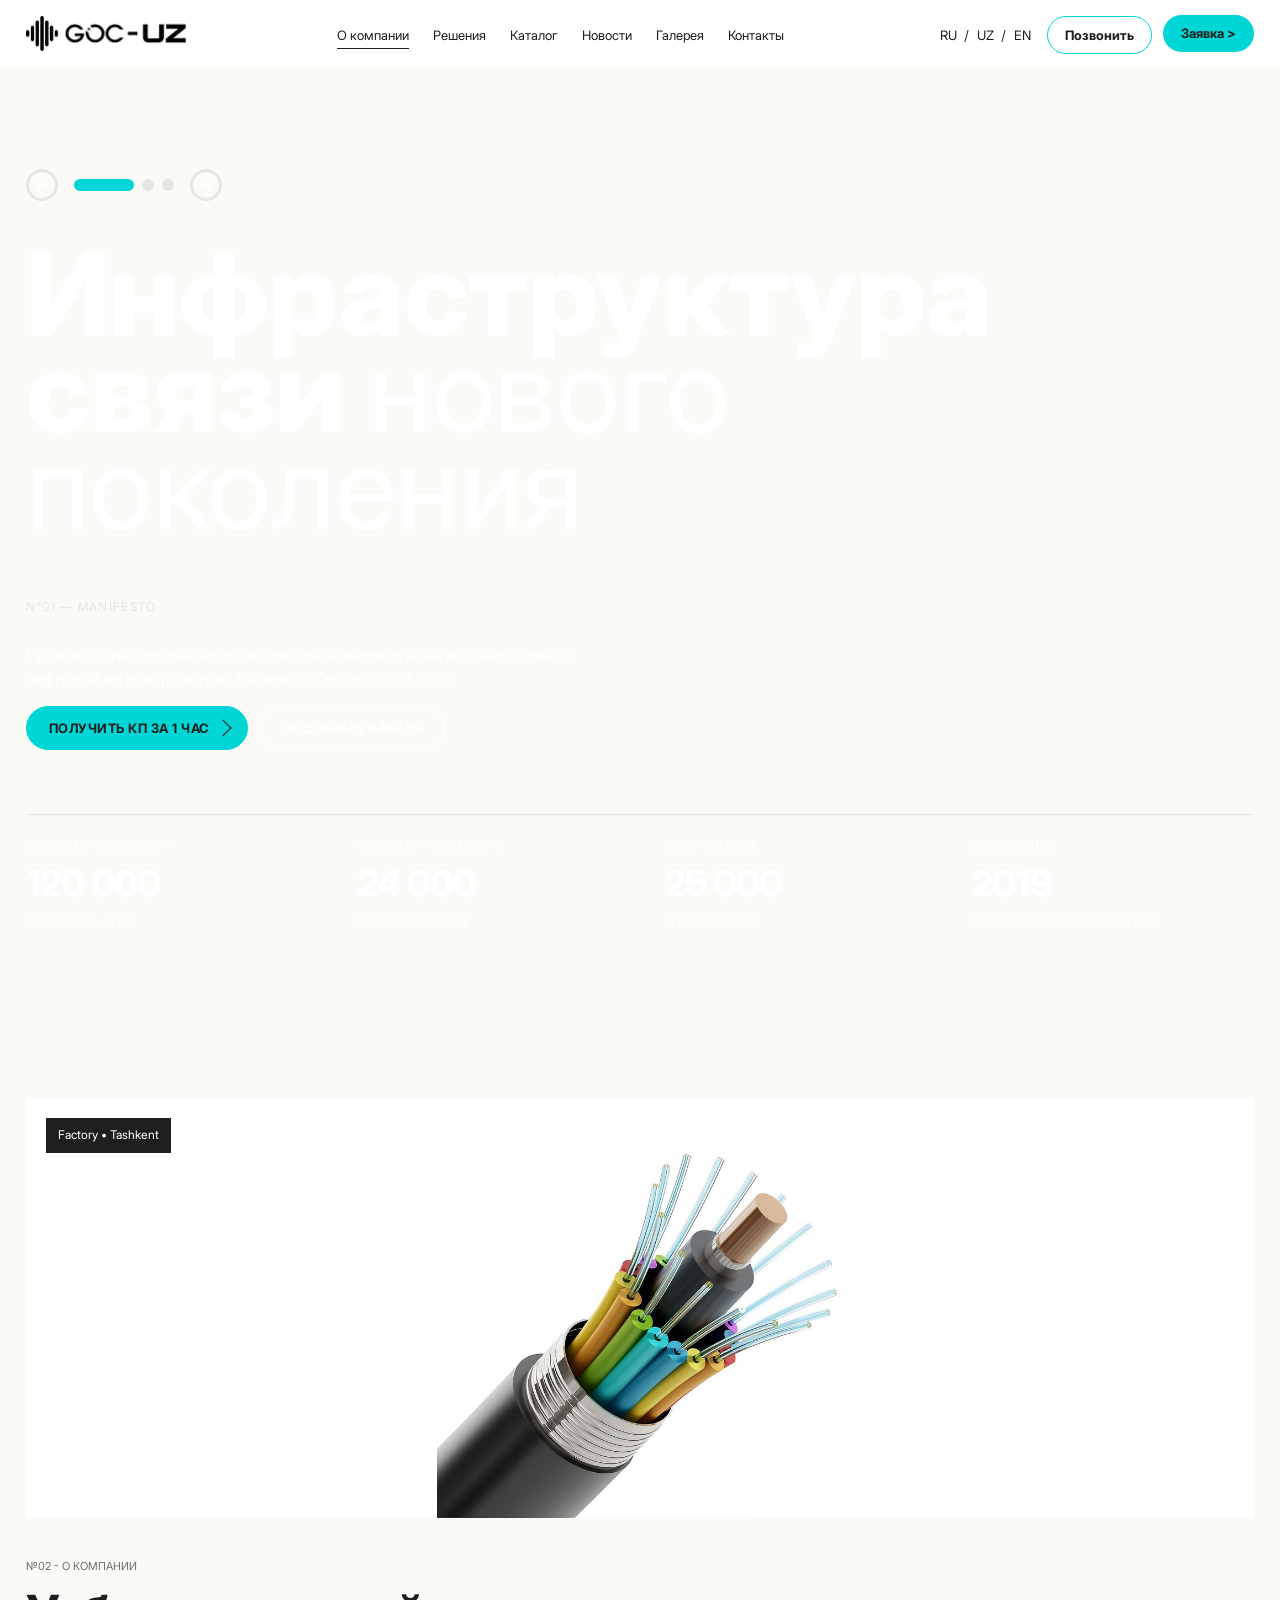
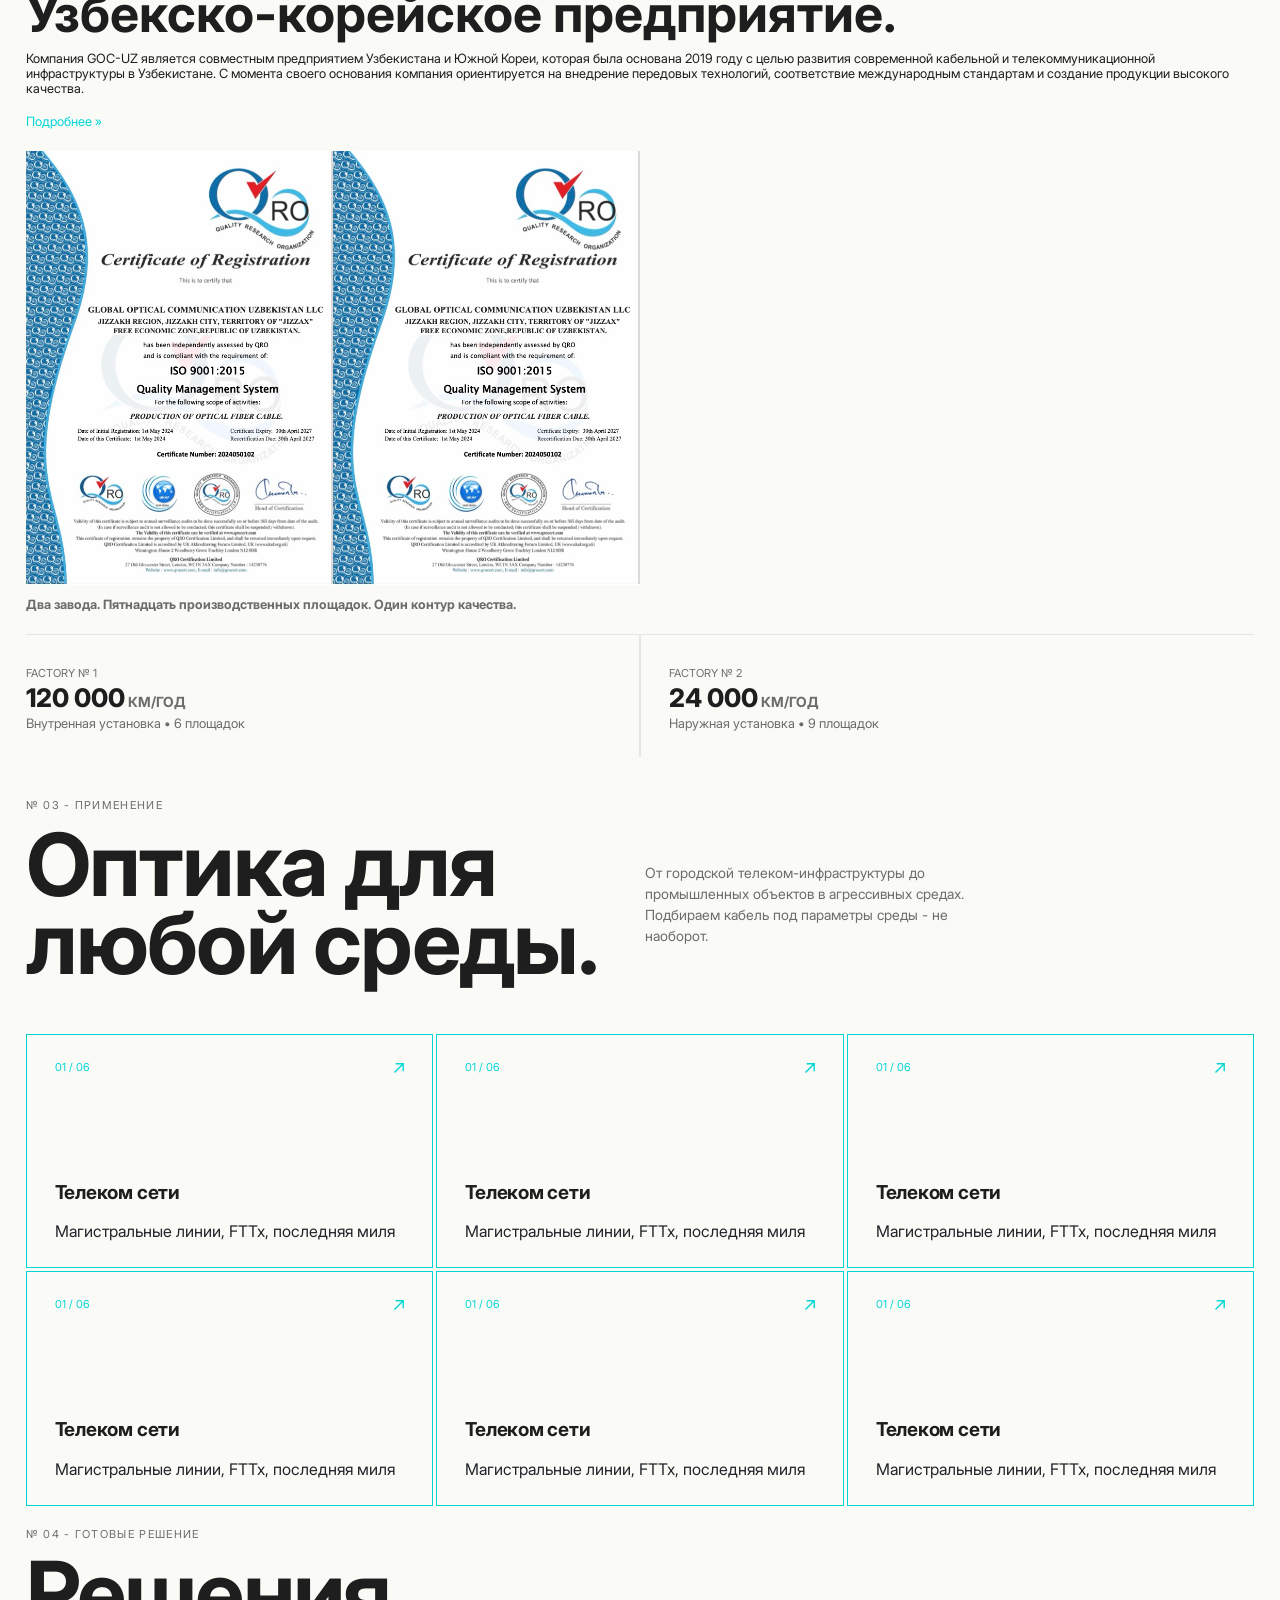
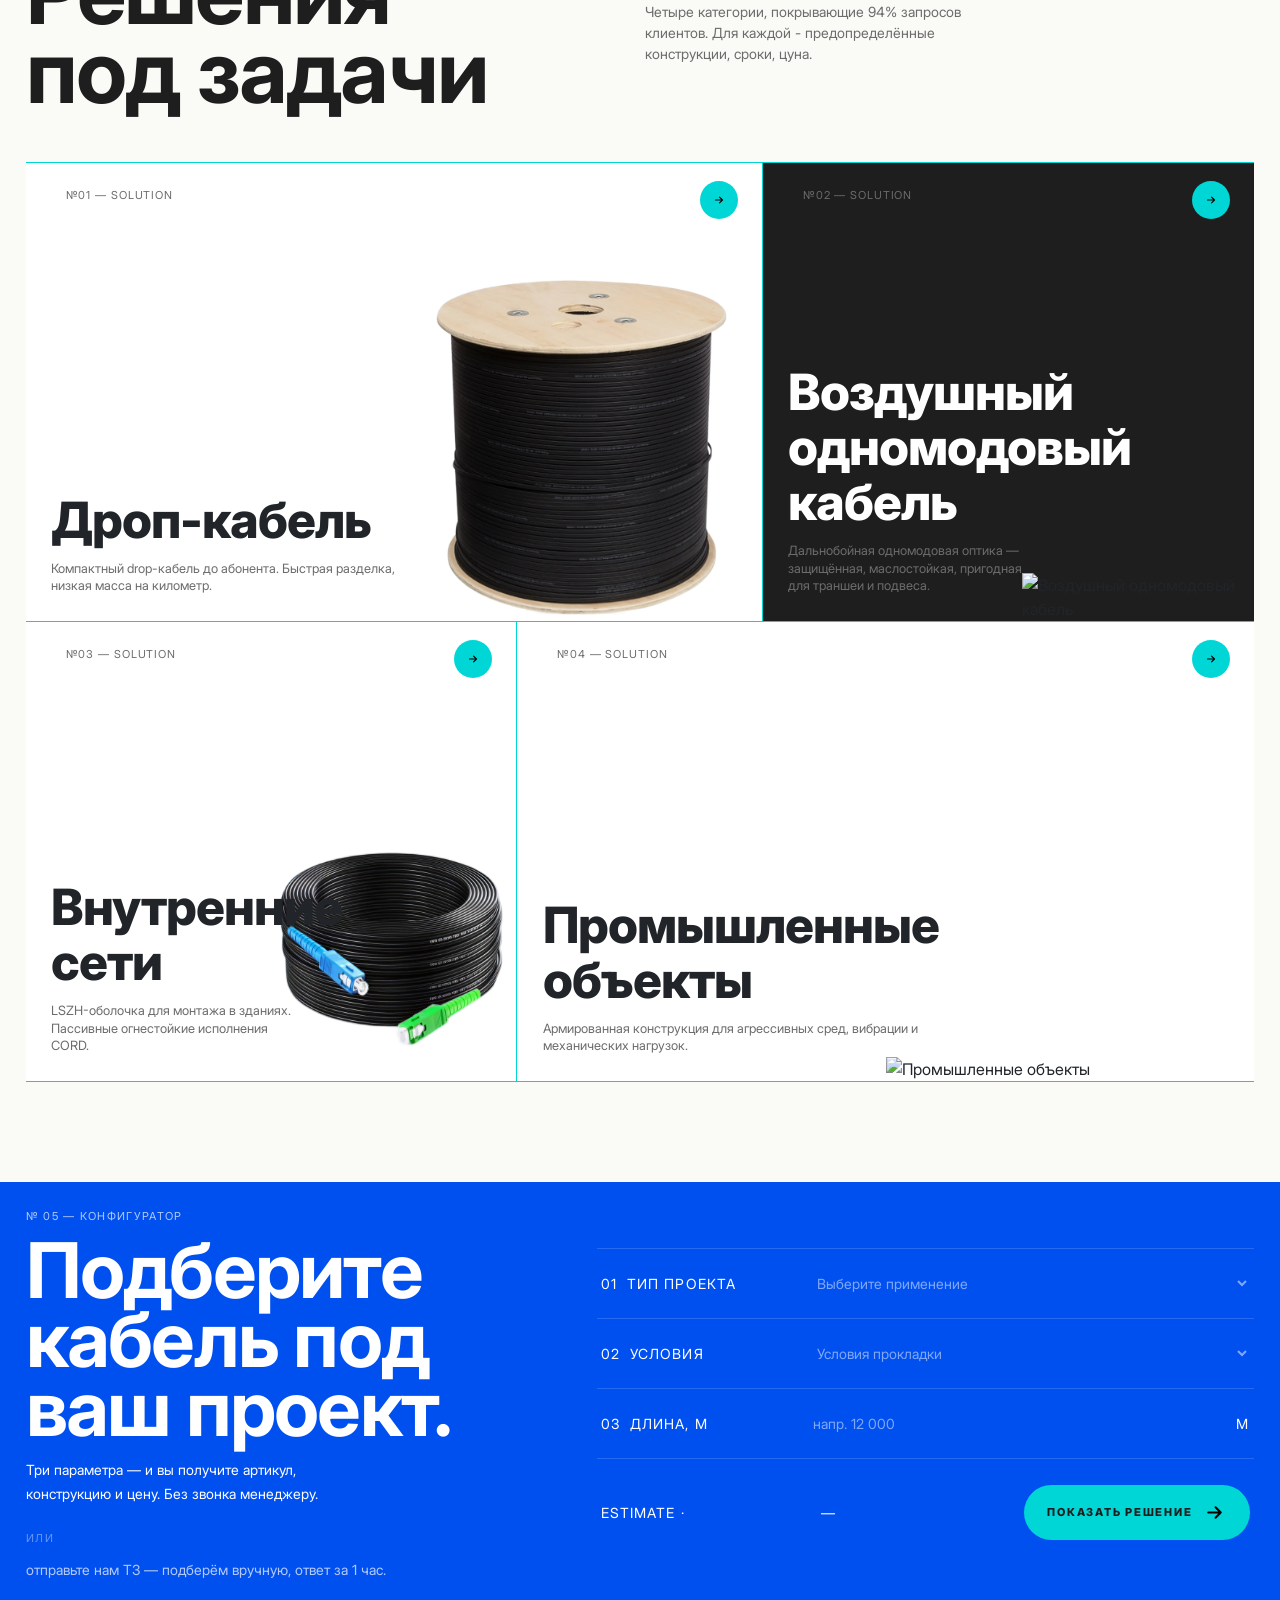
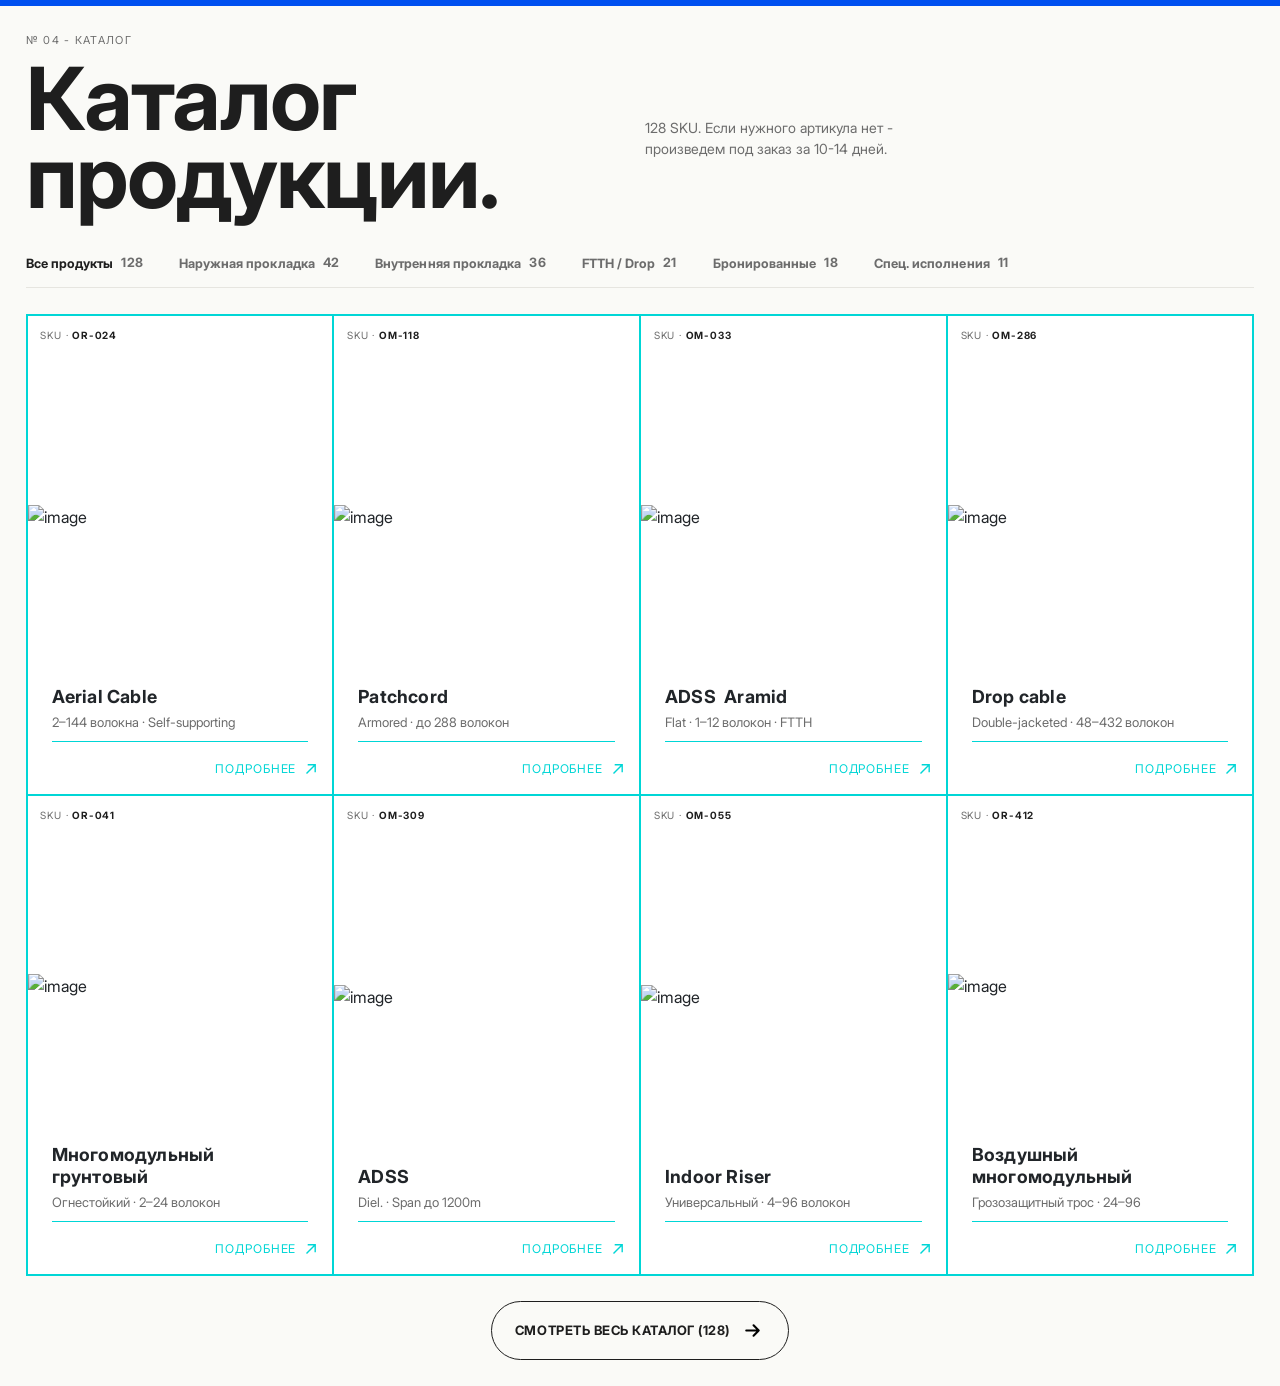
==== index.html @ 7f2a26dd "catalog section finished with responsive" ====
<!doctype html>
<html lang="en">
  <head>
    <meta charset="UTF-8" />
    <meta name="viewport" content="width=device-width, initial-scale=1.0" />
    <title>GOC</title>
    <link rel="stylesheet" href="/assets/css/bootstrap.css" />
    <link rel="stylesheet" href="/assets/css/main.css" />
    <link rel="stylesheet" href="/assets/css/responsive.css" />
  </head>
  <body>
    <!-- HEADER -->
    <header>
      <div class="container">
        <div class="header-wrapper">
          <div class="header-left">
            <div class="logo-wrapper">
              <a href="/index.html">
                <img src="/assets/images/logo.png" alt="logo" />
              </a>
            </div>
          </div>

          <div class="nav-link-wrapper">
            <ul>
              <li><a href="#" class="active">О компании</a></li>
              <li><a href="#">Решения</a></li>
              <li><a href="#">Каталог</a></li>
              <li><a href="#">Новости</a></li>
              <li><a href="#">Галерея</a></li>
              <li><a href="#">Контакты</a></li>
            </ul>
          </div>

          <div class="header-right">
            <div class="language-wrapper">
              <ul>
                <li><a href="#">RU</a></li>
                <li><a href="#">UZ</a></li>
                <li><a href="#">EN</a></li>
              </ul>
            </div>
            <div class="call-wrapper">
              <a href="tel:+998900000000">Позвонить</a>
            </div>
            <div class="request-wrapper">
              <button class="btn btn-main">Заявка ></button>
            </div>
          </div>

          <button class="burger-btn" aria-label="Открыть меню">
            <span></span>
            <span></span>
            <span></span>
          </button>
        </div>
      </div>
    </header>

    <main>
      <!-- SLIDER -->
      <section class="slider" id="slider" aria-label="Слайдер — главный экран">
        <!-- Единый nav поверх всех слайдов -->
        <div class="container">
          <nav class="slider-nav" aria-label="Навигация слайдера">
            <button class="nav-arrow" id="prev" aria-label="Предыдущий слайд">
              <img src="/assets/images/home/arrow-left.svg" alt="" />
            </button>
            <div class="nav-dots" id="dots" role="tablist" aria-label="Слайды">
              <button
                class="nav-dot active"
                role="tab"
                aria-selected="true"
                aria-label="Слайд 1"
                data-index="0"
              ></button>
              <button
                class="nav-dot"
                role="tab"
                aria-selected="false"
                aria-label="Слайд 2"
                data-index="1"
              ></button>
              <button
                class="nav-dot"
                role="tab"
                aria-selected="false"
                aria-label="Слайд 3"
                data-index="2"
              ></button>
            </div>
            <button class="nav-arrow" id="next" aria-label="Следующий слайд">
              <img src="/assets/images/home/arrow-right.svg" alt="" />
            </button>
          </nav>
        </div>

        <!-- Slide 1 -->
        <div
          class="slide active"
          data-theme="dark"
          role="group"
          aria-label="Слайд 1 из 3"
        >
          <div class="slide__video-wrap">
            <video autoplay muted loop playsinline>
              <source src="/assets/slide-8.mp4" type="video/mp4" />
            </video>
          </div>
          <div class="container">
            <div class="slide__content">
              <div class="headline">
                <h1>Инфраструктура связи <span>нового поколения</span></h1>
              </div>
              <div class="description">
                <p class="eyebrow">N°01 — Manifesto</p>
                <p class="body-text">
                  Производство оптического кабеля для телекоммуникаций,
                  энергетики и цифровой инфраструктуры. Ташкент • Сеул • с 2019
                  года.
                </p>
                <div class="cta-row">
                  <a href="#" class="btn btn--primary">
                    Получить КП за 1 час
                    <span class="btn-arrow" aria-hidden="true"></span>
                  </a>
                  <a href="#" class="btn btn--outline">Подобрать кабель</a>
                </div>
              </div>
            </div>
          </div>
          <div class="container">
            <div class="stats-bar" aria-label="Ключевые показатели">
              <div class="stat">
                <p class="stat__label">Capacity · Factory 1</p>
                <p class="stat__value">120 000</p>
                <p class="stat__unit">км кабеля / год</p>
              </div>
              <div class="stat">
                <p class="stat__label">Capacity · Factory 2</p>
                <p class="stat__value">24 000</p>
                <p class="stat__unit">км кабеля / год</p>
              </div>
              <div class="stat">
                <p class="stat__label">CORD Output</p>
                <p class="stat__value">25 000</p>
                <p class="stat__unit">штук / месяц</p>
              </div>
              <div class="stat">
                <p class="stat__label">Established</p>
                <p class="stat__value">2019</p>
                <p class="stat__unit">совместное предприятие</p>
              </div>
            </div>
          </div>
        </div>

        <!-- Slide 2 -->
        <div
          class="slide"
          data-theme="light"
          role="group"
          aria-label="Слайд 2 из 3"
        >
          <div class="slide__video-wrap">
            <video autoplay muted loop playsinline>
              <source src="/assets/slide-7.mp4" type="video/mp4" />
            </video>
          </div>
          <div class="container">
            <div class="slide__content">
              <div class="headline">
                <h1>Инфраструктура связи <span>нового поколения</span></h1>
              </div>
              <div class="description">
                <p class="eyebrow">N°02 — Technology</p>
                <p class="body-text">
                  Производство оптического кабеля для телекоммуникаций,
                  энергетики и цифровой инфраструктуры. Ташкент • Сеул • с 2019
                  года.
                </p>
                <div class="cta-row">
                  <a href="#" class="btn btn--primary">
                    Узнать подробнее
                    <span class="btn-arrow" aria-hidden="true"></span>
                  </a>
                  <a href="#" class="btn btn--outline">Наши решения</a>
                </div>
              </div>
            </div>
          </div>
          <div class="container">
            <div class="stats-bar">
              <div class="stat">
                <p class="stat__label">Стран-партнёров</p>
                <p class="stat__value">18</p>
                <p class="stat__unit">по всему миру</p>
              </div>
              <div class="stat">
                <p class="stat__label">Проектов в год</p>
                <p class="stat__value">340+</p>
                <p class="stat__unit">реализовано</p>
              </div>
              <div class="stat">
                <p class="stat__label">Сотрудников</p>
                <p class="stat__value">1 200</p>
                <p class="stat__unit">специалистов</p>
              </div>
              <div class="stat">
                <p class="stat__label">Сертификаты</p>
                <p class="stat__value">ISO</p>
                <p class="stat__unit">9001 / 14001</p>
              </div>
            </div>
          </div>
        </div>

        <!-- Slide 3 -->
        <div
          class="slide"
          data-theme="dark"
          role="group"
          aria-label="Слайд 3 из 3"
        >
          <div class="slide__video-wrap">
            <video autoplay muted loop playsinline>
              <source src="/assets/slide-5.mp4" type="video/mp4" />
            </video>
          </div>
          <div class="container">
            <div class="slide__content">
              <div class="headline">
                <h1>Инфраструктура связи <span>нового поколения</span></h1>
              </div>
              <div class="description">
                <p class="eyebrow">N°03 — Reliability</p>
                <p class="body-text">
                  Производство оптического кабеля для телекоммуникаций,
                  энергетики и цифровой инфраструктуры. Ташкент • Сеул • с 2019
                  года.
                </p>
                <div class="cta-row">
                  <a href="#" class="btn btn--primary">
                    Запросить образец
                    <span class="btn-arrow" aria-hidden="true"></span>
                  </a>
                  <a href="#" class="btn btn--outline">Технические данные</a>
                </div>
              </div>
            </div>
          </div>
          <div class="container">
            <div class="stats-bar">
              <div class="stat">
                <p class="stat__label">Срок службы</p>
                <p class="stat__value">25+</p>
                <p class="stat__unit">лет гарантии</p>
              </div>
              <div class="stat">
                <p class="stat__label">Полоса пропускания</p>
                <p class="stat__value">400G</p>
                <p class="stat__unit">макс. скорость</p>
              </div>
              <div class="stat">
                <p class="stat__label">Температура</p>
                <p class="stat__value">−60°C</p>
                <p class="stat__unit">до +85°C</p>
              </div>
              <div class="stat">
                <p class="stat__label">Стандарты</p>
                <p class="stat__value">ITU-T</p>
                <p class="stat__unit">G.652 / G.657</p>
              </div>
            </div>
          </div>
        </div>
      </section>

      <!-- ABOUT -->
      <section>
        <div class="container">
          <div class="about-wrapper">
            <div class="about-left">
              <p>Factory • Tashkent</p>
              <img src="/assets/images/home/banner-left.png" alt="image" />
            </div>

            <div class="about-right">
              <div class="about-right-top">
                <span>№02 - О компании</span>
                <h1>Узбекско-корейское предприятие.</h1>
                <p>
                  Компания GOC-UZ является совместным предприятием Узбекистана и
                  Южной Кореи, которая была основана 2019 году с целью развития
                  современной кабельной и телекоммуникационной инфраструктуры в
                  Узбекистане. С момента своего основания компания ориентируется
                  на внедрение передовых технологий, соответствие международным
                  стандартам и создание продукции высокого качества.
                </p>
                <a href="#">Подробнее »</a>
              </div>

              <div class="about-right-center">
                <div class="about-sertificate-wrapper">
                  <img src="/assets/images/home/sertificate.jpg" alt="images" />
                  <img src="/assets/images/home/sertificate.jpg" alt="images" />
                </div>
                <p>
                  Два завода. Пятнадцать производственных площадок. Один контур
                  качества.
                </p>
              </div>

              <div class="about-right-bottom">
                <div class="factory-wrapper">
                  <div class="factory-item">
                    <span>Factory № 1</span>
                    <h6>120 000<span> км/год</span></h6>
                    <p>Внутренная установка • 6 площадок</p>
                  </div>
                  <div class="factory-item">
                    <span>Factory № 2</span>
                    <h6>24 000<span> км/год</span></h6>
                    <p>Наружная установка • 9 площадок</p>
                  </div>
                </div>
              </div>
            </div>
          </div>
        </div>
      </section>

      <!-- Application -->
      <section>
        <div class="container">
          <div class="application-wrapper">
            <div class="layout-section">
              <p class="section-enter-header">№ 03 - Применение</p>

              <div class="section-enter-description">
                <div class="section-enter-left">
                  <h1>Оптика для любой среды.</h1>
                </div>

                <div class="section-enter-right">
                  <p>
                    От городской телеком-инфраструктуры до промышленных объектов
                    в агрессивных средах. Подбираем кабель под параметры среды -
                    не наоборот.
                  </p>
                </div>
              </div>
            </div>

            <div class="application-left-wrapper">
              <div class="items">
                <div class="item-header">
                  <a href="#"
                    >01 / 06
                    <span>
                      <img
                        src="/assets/images/home/arrow-top.svg"
                        alt="image"
                      />
                    </span>
                  </a>
                </div>

                <div class="item-body">
                  <h2>Телеком сети</h2>
                  <p>Магистральные линии, FTTx, последняя миля</p>
                </div>
              </div>

              <div class="items">
                <div class="item-header">
                  <a href="#"
                    >01 / 06
                    <span>
                      <img
                        src="/assets/images/home/arrow-top.svg"
                        alt="image"
                      />
                    </span>
                  </a>
                </div>

                <div class="item-body">
                  <h2>Телеком сети</h2>
                  <p>Магистральные линии, FTTx, последняя миля</p>
                </div>
              </div>

              <div class="items">
                <div class="item-header">
                  <a href="#"
                    >01 / 06
                    <span>
                      <img
                        src="/assets/images/home/arrow-top.svg"
                        alt="image"
                      />
                    </span>
                  </a>
                </div>

                <div class="item-body">
                  <h2>Телеком сети</h2>
                  <p>Магистральные линии, FTTx, последняя миля</p>
                </div>
              </div>

              <div class="items">
                <div class="item-header">
                  <a href="#"
                    >01 / 06
                    <span>
                      <img
                        src="/assets/images/home/arrow-top.svg"
                        alt="image"
                      />
                    </span>
                  </a>
                </div>

                <div class="item-body">
                  <h2>Телеком сети</h2>
                  <p>Магистральные линии, FTTx, последняя миля</p>
                </div>
              </div>

              <div class="items">
                <div class="item-header">
                  <a href="#"
                    >01 / 06
                    <span>
                      <img
                        src="/assets/images/home/arrow-top.svg"
                        alt="image"
                      />
                    </span>
                  </a>
                </div>

                <div class="item-body">
                  <h2>Телеком сети</h2>
                  <p>Магистральные линии, FTTx, последняя миля</p>
                </div>
              </div>

              <div class="items">
                <div class="item-header">
                  <a href="#"
                    >01 / 06
                    <span>
                      <img
                        src="/assets/images/home/arrow-top.svg"
                        alt="image"
                      />
                    </span>
                  </a>
                </div>

                <div class="item-body">
                  <h2>Телеком сети</h2>
                  <p>Магистральные линии, FTTx, последняя миля</p>
                </div>
              </div>
            </div>
          </div>
        </div>
      </section>

      <!-- Solutuin -->
      <section>
        <div class="container">
          <div class="application-wrapper">
            <div class="layout-section">
              <p class="section-enter-header">№ 04 - Готовые решение</p>
              <div class="section-enter-description">
                <div class="section-enter-left">
                  <h1>
                    Решения <br />
                    под задачи
                  </h1>
                </div>

                <div class="section-enter-right">
                  <p>
                    Четыре категории, покрывающие 94% запросов клиентов. Для
                    каждой - предопределённые конструкции, сроки, цуна.
                  </p>
                </div>
              </div>
            </div>

            <div class="solutions">
              <!-- 01 Drop Cable — light -->
              <div class="cell cell--light">
                <span class="cell__label">№01 — Solution</span>
                <button class="cell__arrow" aria-label="Подробнее">
                  <img src="/assets/images/home/arrow-right.svg" alt="image" />
                </button>
                <img
                  class="cell__img"
                  src="/assets/images/home/solution-1.png"
                  alt="Дроп-кабель"
                />
                <div class="cell__text">
                  <h2 class="cell__title">Дроп-кабель</h2>
                  <p class="cell__desc">
                    Компактный drop-кабель до абонента. Быстрая разделка, низкая
                    масса на километр.
                  </p>
                </div>
              </div>

              <!-- 02 Aerial single-mode — dark -->
              <div class="cell cell--dark">
                <span class="cell__label">№02 — Solution</span>
                <button class="cell__arrow" aria-label="Подробнее">
                  <img src="/assets/images/home/arrow-right.svg" alt="image" />
                </button>
                <img
                  class="cell__img"
                  src="/assets/images/home/solution-2.png"
                  alt="Воздушный одномодовый кабель"
                />
                <div class="cell__text">
                  <h2 class="cell__title">Воздушный одномодовый кабель</h2>
                  <p class="cell__desc">
                    Дальнобойная одномодовая оптика — защищённая, маслостойкая,
                    пригодная для траншеи и подвеса.
                  </p>
                </div>
              </div>

              <!-- 03 Indoor networks — light -->
              <div class="cell cell--light">
                <span class="cell__label">№03 — Solution</span>
                <button class="cell__arrow" aria-label="Подробнее">
                  <img src="/assets/images/home/arrow-right.svg" alt="image" />
                </button>
                <img
                  class="cell__img"
                  src="/assets/images/home/solution-3.png"
                  alt="Внутренние сети"
                />
                <div class="cell__text">
                  <h2 class="cell__title">Внутренние сети</h2>
                  <p class="cell__desc">
                    LSZH-оболочка для монтажа в зданиях. Пассивные огнестойкие
                    исполнения CORD.
                  </p>
                </div>
              </div>

              <!-- 04 Industrial — light -->
              <div class="cell cell--light">
                <span class="cell__label">№04 — Solution</span>
                <button class="cell__arrow" aria-label="Подробнее">
                  <img src="/assets/images/home/arrow-right.svg" alt="image" />
                </button>
                <img
                  class="cell__img"
                  src="/assets/images/home/solution-4.png"
                  alt="Промышленные объекты"
                />
                <div class="cell__text">
                  <h2 class="cell__title">Промышленные объекты</h2>
                  <p class="cell__desc">
                    Армированная конструкция для агрессивных сред, вибрации и
                    механических нагрузок.
                  </p>
                </div>
              </div>
            </div>
          </div>
        </div>
      </section>

      <!-- Configuration -->
      <section>
        <div class="configurator-wrapper">
          <div class="container">
            <div class="configurator">
              <!-- LEFT -->
              <div class="left">
                <p class="eyebrow">№ 05 — Конфигуратор</p>
                <h1 class="headline">Подберите кабель под ваш проект.</h1>
                <p class="subtitle">
                  Три параметра — и вы получите артикул, конструкцию и цену. Без
                  звонка менеджеру.
                </p>
                <p class="divider-label">или</p>
                <p class="tz-link">
                  отправьте нам ТЗ — подберём вручную, ответ за 1 час.
                </p>
              </div>

              <!-- RIGHT -->
              <div class="right">
                <div class="form-rows">
                  <!-- Row 01: Project type -->
                  <div class="form-row">
                    <label class="row-label" for="project-type">
                      <span class="row-num">01</span>
                      Тип проекта
                    </label>
                    <div class="row-select-wrap">
                      <select
                        class="row-select"
                        id="project-type"
                        onchange="onSelect(this)"
                      >
                        <option value="" disabled selected>
                          Выберите применение
                        </option>
                        <option value="energy">Энергоснабжение</option>
                        <option value="control">
                          Управление и сигнализация
                        </option>
                        <option value="data">Передача данных</option>
                        <option value="industrial">
                          Промышленная автоматизация
                        </option>
                        <option value="transport">
                          Транспортная инфраструктура
                        </option>
                        <option value="construction">Строительство</option>
                      </select>
                    </div>
                  </div>

                  <!-- Row 02: Conditions -->
                  <div class="form-row">
                    <label class="row-label" for="conditions">
                      <span class="row-num">02</span>
                      Условия
                    </label>
                    <div class="row-select-wrap">
                      <select
                        class="row-select"
                        id="conditions"
                        onchange="onSelect(this)"
                      >
                        <option value="" disabled selected>
                          Условия прокладки
                        </option>
                        <option value="ground">В земле</option>
                        <option value="air">
                          В воздухе (открытая прокладка)
                        </option>
                        <option value="pipe">В трубах и каналах</option>
                        <option value="water">Подводная прокладка</option>
                        <option value="explosive">Взрывоопасная зона</option>
                        <option value="corrosive">Агрессивная среда</option>
                        <option value="indoor">Внутри помещений</option>
                      </select>
                    </div>
                  </div>

                  <!-- Row 03: Length -->
                  <div class="form-row">
                    <label class="row-label" for="length">
                      <span class="row-num">03</span>
                      Длина, м
                    </label>
                    <input
                      class="row-input"
                      type="number"
                      id="length"
                      placeholder="напр. 12 000"
                      min="1"
                      oninput="onLengthInput(this)"
                    />
                    <span class="row-suffix">М</span>
                  </div>
                </div>

                <!-- Estimate + CTA -->
                <div class="estimate-row">
                  <div class="estimate-info">
                    <span class="estimate-label">Estimate&nbsp;·</span>
                    <span class="estimate-value" id="estimate-value">—</span>
                  </div>
                  <button class="btn-cta" onclick="showSolution()">
                    Показать решение
                    <img src="/assets/images/home/arrow-right.svg" alt="icon" />
                  </button>
                </div>
              </div>
            </div>
          </div>
        </div>
      </section>

      <!-- Toast -->
      <div class="toast" id="toast"></div>

      <!-- Tabs (catalog) -->
      <section>
        <div class="container">
          <div class="catalog-wrapper">
            <div class="layout-section">
              <p class="section-enter-header">№ 04 - Каталог</p>
              <div class="section-enter-description">
                <div class="section-enter-left">
                  <h1>
                    Каталог <br />
                    продукции.
                  </h1>
                </div>

                <div class="section-enter-right">
                  <p>
                    128 SKU. Если нужного артикула нет - произведем под заказ за
                    10-14 дней.
                  </p>
                </div>
              </div>
            </div>

            <div class="catalog-tabs-wrapper">
              <!-- ================= TABS (static) ================= -->
              <nav class="tabs" role="tablist" aria-label="Категории продуктов">
                <button
                  class="tab is-active"
                  role="tab"
                  aria-selected="true"
                  data-cat="all"
                >
                  Все продукты<span class="count">128</span>
                </button>
                <button
                  class="tab"
                  role="tab"
                  aria-selected="false"
                  data-cat="outdoor"
                >
                  Наружная прокладка<span class="count">42</span>
                </button>
                <button
                  class="tab"
                  role="tab"
                  aria-selected="false"
                  data-cat="indoor"
                >
                  Внутренняя прокладка<span class="count">36</span>
                </button>
                <button
                  class="tab"
                  role="tab"
                  aria-selected="false"
                  data-cat="ftth"
                >
                  FTTH / Drop<span class="count">21</span>
                </button>
                <button
                  class="tab"
                  role="tab"
                  aria-selected="false"
                  data-cat="armored"
                >
                  Бронированные<span class="count">18</span>
                </button>
                <button
                  class="tab"
                  role="tab"
                  aria-selected="false"
                  data-cat="special"
                >
                  Спец. исполнения<span class="count">11</span>
                </button>
              </nav>

              <!-- ================= GRID (static cards) ================= -->
              <div class="grid" id="grid">
                <!-- 1. Aerial Cable -->
                <article class="card" data-cats="outdoor special">
                  <div class="card__sku">
                    <p>SKU · <span>OR-024</span></p>
                  </div>
                  <div class="card__media">
                    <img
                      src="/assets/images/home/catalog/cat-1.png"
                      alt="image"
                    />
                  </div>
                  <div class="card__body">
                    <h3 class="card__title">Aerial Cable</h3>
                    <p class="card__meta">2–144 волокна · Self-supporting</p>
                  </div>
                  <div class="card__more">
                    <a class="card__link" href="#or-024"
                      >Подробнее
                      <img
                        src="/assets/images/home/arrow-top.svg"
                        alt="image"
                      />
                    </a>
                  </div>
                </article>

                <!-- 2. Patchcord -->
                <article class="card" data-cats="indoor">
                  <div class="card__sku">
                    <p>SKU · <span>OM-118</span></p>
                  </div>
                  <div class="card__media">
                    <img
                      src="/assets/images/home/catalog/cat-2.png"
                      alt="image"
                    />
                  </div>
                  <div class="card__body">
                    <h3 class="card__title">Patchcord</h3>
                    <p class="card__meta">Armored · до 288 волокон</p>
                  </div>
                  <div class="card__more">
                    <a class="card__link" href="#om-118"
                      >Подробнее
                      <img
                        src="/assets/images/home/arrow-top.svg"
                        alt="image"
                      />
                    </a>
                  </div>
                </article>

                <!-- 3. ADSS Aramid -->
                <article class="card" data-cats="ftth outdoor">
                  <div class="card__sku">
                    <p>SKU · <span>OM-033</span></p>
                  </div>
                  <div class="card__media">
                    <img
                      src="/assets/images/home/catalog/cat-3.png"
                      alt="image"
                    />
                  </div>
                  <div class="card__body">
                    <h3 class="card__title">ADSS&nbsp; Aramid</h3>
                    <p class="card__meta">Flat · 1–12 волокон · FTTH</p>
                  </div>
                  <div class="card__more">
                    <a class="card__link" href="#om-033"
                      >Подробнее
                      <img
                        src="/assets/images/home/arrow-top.svg"
                        alt="image"
                      />
                    </a>
                  </div>
                </article>

                <!-- 4. Drop cable -->
                <article class="card" data-cats="ftth">
                  <div class="card__sku">
                    <p>SKU · <span>OM-286</span></p>
                  </div>
                  <div class="card__media">
                    <img
                      src="/assets/images/home/catalog/cat-4.png"
                      alt="image"
                    />
                  </div>
                  <div class="card__body">
                    <h3 class="card__title">Drop cable</h3>
                    <p class="card__meta">Double-jacketed · 48–432 волокон</p>
                  </div>
                  <div class="card__more">
                    <a class="card__link" href="#om-286"
                      >Подробнее
                      <img
                        src="/assets/images/home/arrow-top.svg"
                        alt="image"
                      />
                    </a>
                  </div>
                </article>

                <!-- 5. Многомодульный грунтовый -->
                <article class="card" data-cats="outdoor armored">
                  <div class="card__sku">
                    <p>SKU · <span>OR-041</span></p>
                  </div>
                  <div class="card__media">
                    <img
                      src="/assets/images/home/catalog/cat-5.png"
                      alt="image"
                    />
                  </div>
                  <div class="card__body">
                    <h3 class="card__title">Многомодульный грунтовый</h3>
                    <p class="card__meta">Огнестойкий · 2–24 волокон</p>
                  </div>
                  <div class="card__more">
                    <a class="card__link" href="#or-041"
                      >Подробнее
                      <img
                        src="/assets/images/home/arrow-top.svg"
                        alt="image"
                      />
                    </a>
                  </div>
                </article>

                <!-- 6. ADSS -->
                <article class="card" data-cats="outdoor">
                  <div class="card__sku">
                    <p>SKU · <span>OM-309</span></p>
                  </div>
                  <div class="card__media">
                    <img
                      src="/assets/images/home/catalog/cat-6.png"
                      alt="image"
                    />
                  </div>
                  <div class="card__body">
                    <h3 class="card__title">ADSS</h3>
                    <p class="card__meta">Diel. · Span до 1200m</p>
                  </div>
                  <div class="card__more">
                    <a class="card__link" href="#om-309"
                      >Подробнее
                      <img
                        src="/assets/images/home/arrow-top.svg"
                        alt="image"
                      />
                    </a>
                  </div>
                </article>

                <!-- 7. Indoor Riser -->
                <article class="card" data-cats="indoor">
                  <div class="card__sku">
                    <p>SKU · <span>OM-055</span></p>
                  </div>
                  <div class="card__media">
                    <img
                      src="/assets/images/home/catalog/cat-7.png"
                      alt="image"
                    />
                  </div>
                  <div class="card__body">
                    <h3 class="card__title">Indoor Riser</h3>
                    <p class="card__meta">Универсальный · 4–96 волокон</p>
                  </div>
                  <div class="card__more">
                    <a class="card__link" href="#om-055"
                      >Подробнее
                      <img
                        src="/assets/images/home/arrow-top.svg"
                        alt="image"
                      />
                    </a>
                  </div>
                </article>

                <!-- 8. Воздушный многомодульный -->
                <article class="card" data-cats="outdoor special">
                  <div class="card__sku">
                    <p>SKU · <span>OR-412</span></p>
                  </div>
                  <div class="card__media">
                    <img
                      src="/assets/images/home/catalog/cat-8.png"
                      alt="image"
                    />
                  </div>
                  <div class="card__body">
                    <h3 class="card__title">Воздушный многомодульный</h3>
                    <p class="card__meta">Грозозащитный трос · 24–96</p>
                  </div>
                  <div class="card__more">
                    <a class="card__link" href="#or-412"
                      >Подробнее
                      <img
                        src="/assets/images/home/arrow-top.svg"
                        alt="image"
                      />
                    </a>
                  </div>
                </article>
              </div>
            </div>

            <!-- ================= FOOTER ================= -->
            <div class="catalog__footer">
              <a href="#" class="catalog-btn-all">
                Смотреть весь каталог (128)
                <img src="/assets/images/home/arrow-right.svg" alt="image" />
              </a>
            </div>
          </div>
        </div>
      </section>
    </main>

    <footer></footer>
    <script src="/assets/js/bootstrap.js"></script>
    <script src="/assets/js/main.js"></script>
  </body>
</html>
---- assets/css/main.css ----
/* FONTS */
@font-face {
  font-family: "Inter";
  src: url("/assets/fonts/Inter-Regular.ttf");
  font-weight: 400;
}
@font-face {
  font-family: "Inter";
  src: url("/assets/fonts/Inter-Medium.ttf");
  font-weight: 500;
}
@font-face {
  font-family: "Inter";
  src: url("/assets/fonts/Inter-Bold.ttf");
  font-weight: 700;
}
@font-face {
  font-family: "Inter";
  src: url("/assets/fonts/Inter-ExtraBold.ttf");
  font-weight: 800;
}

/* VARIABLES */
:root {
  --black-color: #1e1e1e;
  --white-color: #ffffff;
  --grey-color: #6c6c6c;
  --milk-color: #e6e5e0;
  --aqua-color: #00d6d6;
  --body-color: #fafaf7;
  --blue-color: #0050f0;
  --green-color: #00d6d6;
}

/* RESET */
*,
*::after,
*::before {
  box-sizing: border-box;
}
* {
  padding: 0;
  margin: 0;
}
img {
  width: 100%;
}
a {
  text-decoration: none;
}
ul {
  margin: 0;
  padding: 0;
}
li {
  list-style: none;
}
button {
  cursor: pointer;
}
p {
  margin: 0;
}
::placeholder {
  color: unset;
}
html {
  scroll-behavior: smooth;
}

body {
  font-family: "Inter", sans-serif;
  background-color: var(--body-color);
}

.container {
  width: 100%;
  max-width: 1920px;
  margin: 0 auto;
  padding: 0 clamp(16px, 2vw, 32px);
}

/* HEADER */
header {
  background-color: var(--white-color);
}
.header-wrapper {
  display: flex;
  justify-content: space-between;
  align-items: center;
  padding: 15px 0;
}
.header-wrapper .header-left {
  display: flex;
  align-items: center;
  gap: 32px;
}
.header-wrapper .header-left .logo-wrapper img {
  width: 100%;
  max-width: 160px;
}
.header-wrapper .nav-link-wrapper ul {
  display: flex;
  align-items: center;
  gap: 24px;
}
.header-wrapper .nav-link-wrapper ul li a {
  font-size: clamp(13px, 1vw, 16px);
  font-weight: 400;
  line-height: 20px;
  color: var(--black-color);
}
.header-wrapper .nav-link-wrapper ul li a.active {
  padding-bottom: 5px;
  border-bottom: 1px solid var(--black-color);
}
.header-wrapper .header-right {
  display: flex;
  align-items: center;
  gap: 11px;
}
.header-wrapper .header-right .language-wrapper ul {
  display: flex;
  align-items: center;
  gap: 10px;
}
.header-wrapper .header-right .language-wrapper ul li {
  position: relative;
  padding: 0 5px;
}
.header-wrapper .header-right .language-wrapper ul li:not(:last-child)::after {
  content: "";
  position: absolute;
  right: -5px;
  top: 35%;
  height: 50%;
  width: 1px;
  background-color: var(--black-color);
  transform: skew(-15deg);
}
.header-wrapper .header-right .language-wrapper ul li a {
  font-size: 13px;
  font-weight: 400;
  line-height: 100%;
  color: var(--black-color);
}
.header-wrapper .header-right .call-wrapper a {
  font-size: 13px;
  font-weight: 700;
  line-height: 100%;
  color: var(--black-color);
  border: 1px solid var(--aqua-color);
  border-radius: 100px;
  padding: 10px 17px;
  transition: 0.3s;
}
.header-wrapper .header-right .call-wrapper a:hover {
  background-color: var(--aqua-color);
  color: var(--black-color);
}
.header-wrapper .header-right .request-wrapper .btn-main {
  font-size: 13px;
  font-weight: 700;
  line-height: 100%;
  color: var(--black-color);
  background-color: var(--aqua-color);
  border-radius: 100px;
  padding: 11px 17px;
}
.header-wrapper .header-right .request-wrapper .btn-main:hover {
  background-color: var(--white-color);
  border-color: var(--aqua-color);
  color: var(--aqua-color);
}
.header-wrapper .burger-btn {
  display: none;
  flex-direction: column;
  justify-content: space-between;
  width: 25px;
  height: 18px;
  background: transparent;
  border: none;
  cursor: pointer;
  padding: 0;
  z-index: 1001;
}
.header-wrapper .burger-btn span {
  display: block;
  width: 100%;
  height: 2px;
  background-color: var(--black-color);
  transition:
    transform 0.3s ease,
    opacity 0.3s ease;
}
.header-wrapper .burger-btn.active span:nth-child(1) {
  transform: translateY(8px) rotate(45deg);
}
.header-wrapper .burger-btn.active span:nth-child(2) {
  opacity: 0;
}
.header-wrapper .burger-btn.active span:nth-child(3) {
  transform: translateY(-8px) rotate(-45deg);
}

/* SLIDER */
.slider {
  position: relative;
  width: 100%;
  /* height: calc(100vh - 76px); */
  min-height: 600px;
  display: flex;
  flex-direction: column;
}

.slider .slide {
  position: absolute;
  inset: 0;
  opacity: 0;
  transition: opacity 0.9s cubic-bezier(0.4, 0, 0.2, 1);
  pointer-events: none;
  display: flex;
  flex-direction: column;
  padding: clamp(60px, 8vw, 150px) 0;
}
.slider .slide.active {
  opacity: 1;
  pointer-events: all;
  position: relative;
  flex: 1;
}

/* Video — без GPU-хаков, которые размывают картинку */
.slide__video-wrap {
  position: absolute;
  inset: 0;
  z-index: 0;
  overflow: hidden;
}
.slide__video-wrap video {
  width: 100%;
  height: 100%;
  object-fit: cover;
}

/* Content */
.slide__content {
  position: relative;
  z-index: 2;
  flex: 1;
  display: flex;
  flex-direction: column;
  gap: clamp(12px, 3vw, 57px);
  /* отступ под nav, который висит абсолютно сверху */
  padding-top: clamp(40px, 6vw, 100px);
}

/* Nav — один элемент поверх всех слайдов */
.slider .slider-nav {
  position: absolute;
  top: clamp(60px, 8vw, 150px);
  /* left: clamp(16px, 2vw, 32px); */
  z-index: 10;
  display: flex;
  align-items: center;
  gap: 16px;
}
.slider .nav-arrow {
  width: clamp(25px, 2.5vw, 40px);
  height: clamp(25px, 2.5vw, 40px);
  border: 3px solid var(--milk-color);
  border-radius: 50%;
  display: flex;
  align-items: center;
  justify-content: center;
  background: transparent;
  transition:
    border-color 0.2s,
    background 0.2s;
  flex-shrink: 0;
}
.slider .nav-arrow:hover {
  border-color: var(--aqua-color);
}
.slider .nav-arrow img {
  width: clamp(20px, 1.5vw, 30px);
  height: clamp(20px, 1.5vw, 30px);
  filter: brightness(0) invert(1);
}
.slider .nav-dots {
  display: flex;
  gap: 8px;
  align-items: center;
}
.slider .nav-dot {
  width: 12px;
  height: 12px;
  border-radius: 50px;
  background: var(--milk-color);
  border: none;
  cursor: pointer;
  transition:
    width 0.35s ease,
    background 0.35s ease;
}
.slider .nav-dot.active {
  width: 60px;
  background: var(--aqua-color);
}

/* Headline */
.slider .slide .headline h1 {
  font-size: clamp(34px, 8.9vw, 136px);
  font-weight: 800;
  line-height: 0.85;
  letter-spacing: -0.4px;
  color: var(--white-color);
  max-width: 1100px;
}
.slider .slide .headline h1 span {
  font-weight: 400;
}

/* Description */
.slider .slide .description {
  display: flex;
  flex-direction: column;
  gap: clamp(16px, 1.2vw, 21px);
  max-width: 576px;
}
.slider .slide .description .eyebrow {
  font-size: 12px;
  font-weight: 400;
  letter-spacing: 1.32px;
  text-transform: uppercase;
  color: var(--milk-color);
}
.slider .slide .description .body-text {
  font-size: 16px;
  font-weight: 400;
  line-height: 1.45;
  color: var(--white-color);
}

/* Buttons */
.slider .slide .cta-row {
  display: flex;
  gap: 10px;
  flex-wrap: wrap;
  align-items: center;
}
.slider .slide .btn {
  height: 44px;
  border-radius: 100px;
  display: inline-flex;
  align-items: center;
  justify-content: center;
  gap: 8px;
  font-weight: 700;
  font-size: 13px;
  letter-spacing: 0.04em;
  text-transform: uppercase;
  text-decoration: none;
  cursor: pointer;
  white-space: nowrap;
  padding: 0 22px;
  transition: all 0.2s;
}
.slider .slide .btn--primary {
  background: var(--aqua-color);
  border: 1.5px solid var(--aqua-color);
  color: var(--black-color);
  padding-right: 18px;
}
.slider .slide .btn--primary:hover {
  background-color: var(--white-color);
  border-color: var(--white-color);
}
.slider .slide .btn--primary .btn-arrow {
  width: 12px;
  height: 12px;
  border-right: 1.5px solid var(--black-color);
  border-top: 1.5px solid var(--black-color);
  transform: rotate(45deg);
  flex-shrink: 0;
}
.slider .slide .btn--outline {
  background: transparent;
  border: 1.5px solid var(--white-color);
  color: var(--white-color);
}
.slider .slide .btn--outline:hover {
  color: var(--aqua-color);
  border-color: var(--aqua-color);
}

/* Stats bar */
.slider .slide .stats-bar {
  position: relative;
  z-index: 2;
  border-top: 1px solid var(--milk-color);
  display: grid;
  grid-template-columns: repeat(4, 1fr);
  margin-top: clamp(32px, 5vw, 70px);
}
.slider .slide .stat {
  display: flex;
  flex-direction: column;
  gap: 12px;
  padding: clamp(14px, 1.7vw, 28px) 24px clamp(16px, 2vw, 32px) 0;
}
.slider .slide .stat + .stat {
  padding-left: 24px;
}
.slider .slide .stat:last-child {
  padding-right: 0;
}
.slider .slide .stat__label {
  font-size: 11px;
  font-weight: 400;
  letter-spacing: 0.12em;
  text-transform: uppercase;
  color: var(--white-color);
}
.slider .slide .stat__value {
  font-weight: 800;
  font-size: clamp(28px, 2.8vw, 42px);
  letter-spacing: -0.02em;
  color: var(--white-color);
  line-height: 1;
}
.slider .slide .stat__unit {
  font-size: 11px;
  font-weight: 400;
  letter-spacing: 0.1em;
  text-transform: uppercase;
  color: var(--white-color);
}

/* ABOUT SECTION */
.about-wrapper {
  display: flex;
  padding: 32px 88px;
}
.about-wrapper .about-left {
  position: relative;
  width: 45%;
  background-color: var(--white-color);
}
.about-wrapper .about-left p {
  position: absolute;
  top: 20px;
  left: 20px;
  font-size: 12px;
  font-weight: 400;
  line-height: 16.5px;
  color: var(--white-color);
  background-color: var(--black-color);
  padding: 9px 12px;
  z-index: 1;
}
.about-wrapper .about-left img {
  width: 100%;
  position: absolute;
  bottom: 0;
  left: 0;
}
.about-wrapper .about-right {
  display: flex;
  flex-direction: column;
  justify-content: space-between;
  gap: 20px;
  width: 55%;
  padding-left: 100px;
}
.about-wrapper .about-right .about-right-top {
  display: flex;
  flex-direction: column;
  gap: 15px;
}
.about-wrapper .about-right .about-right-top span {
  font-size: 11px;
  font-weight: 400;
  line-height: 16.5px;
  color: var(--grey-color);
  text-transform: uppercase;
}
.about-wrapper .about-right .about-right-top h1 {
  font-size: clamp(32px, 4vw, 56px);
  font-weight: 700;
  line-height: 90%;
  margin: 0;
  color: var(--black-color);
  max-width: 500px;
}
.about-wrapper .about-right .about-right-top p {
  font-size: clamp(12px, 1vw, 16px);
  font-weight: 400;
  line-height: 120%;
  color: var(--black-color);
}
.about-wrapper .about-right .about-right-top a {
  font-size: clamp(12px, 1vw, 16px);
  font-weight: 400;
  color: var(--aqua-color);
}
.about-wrapper .about-right .about-right-center .about-sertificate-wrapper {
  display: grid;
  grid-template-columns: repeat(4, 1fr);
}
.about-wrapper .about-right .about-right-center .about-sertificate-wrapper img {
  width: 100%;
}
.about-wrapper .about-right .about-right-center p {
  font-size: clamp(12px, 1vw, 16px);
  font-weight: 700;
  color: var(--grey-color);
  margin-top: 10px;
}
.about-wrapper .about-right .about-right-bottom .factory-wrapper {
  display: flex;
  align-items: center;
}
.about-wrapper .about-right .about-right-bottom .factory-wrapper .factory-item {
  border: 1px solid var(--milk-color);
  padding: 24px 28px;
  border-bottom: none;
  width: 100%;
}
.about-wrapper
  .about-right
  .about-right-bottom
  .factory-wrapper
  .factory-item:first-child {
  border-left: none;
  padding-left: 0;
}
.about-wrapper
  .about-right
  .about-right-bottom
  .factory-wrapper
  .factory-item:last-child {
  border-right: none;
  padding-right: 0;
}
.about-wrapper
  .about-right
  .about-right-bottom
  .factory-wrapper
  .factory-item
  span {
  font-size: 11px;
  font-weight: 400;
  text-transform: uppercase;
  color: var(--grey-color);
}

.about-wrapper
  .about-right
  .about-right-bottom
  .factory-wrapper
  .factory-item
  h6 {
  font-size: clamp(20px, 2vw, 32px);
  font-weight: 800;
  color: var(--black-color);
  margin-bottom: 0;
}

.about-wrapper
  .about-right
  .about-right-bottom
  .factory-wrapper
  .factory-item
  h6
  span {
  font-size: clamp(14px, 1vw, 17px);
  font-weight: 700;
  color: var(--grey-color);
  text-transform: uppercase;
}

.about-wrapper
  .about-right
  .about-right-bottom
  .factory-wrapper
  .factory-item
  p {
  font-size: 13px;
  font-weight: 400;
  color: var(--grey-color);
}

/* application section start */
.application-wrapper {
  display: flex;
  flex-direction: column;
  gap: clamp(20px, 4vw, 55px);
  padding: 32px 88px;
}
.layout-section {
  display: flex;
  flex-direction: column;
  gap: 12px;
}
.layout-section .section-enter-header {
  font-size: 11px;
  font-weight: 400;
  text-transform: uppercase;
  letter-spacing: 1.32px;
  color: var(--grey-color);
}
.layout-section .section-enter-description {
  display: grid;
  grid-template-columns: repeat(2, 1fr);
  justify-content: center;
  align-items: center;
  gap: 10px;
}
.layout-section .section-enter-description .section-enter-left h1 {
  font-size: clamp(32px, 7vw, 87px);
  font-weight: 700;
  line-height: 0.9;
  letter-spacing: -1.76px;
  color: var(--black-color);
  margin-bottom: 0;
  width: 100%;
  max-width: 600px;
}
.layout-section .section-enter-description .section-enter-right p {
  font-size: clamp(14px, 1vw, 16px);
  font-weight: 400;
  letter-spacing: 0%;
  color: var(--grey-color);
  width: 100%;
  max-width: 320px;
}
.application-left-wrapper {
  display: grid;
  grid-template-columns: repeat(6, 1fr);
  margin-bottom: 20px;
}
.application-left-wrapper .items {
  display: flex;
  flex-direction: column;
  justify-content: space-between;
  gap: clamp(60px, 8vw, 120px);
  padding: 24px 28px;
  border-right: 1px solid var(--aqua-color);
}
.application-left-wrapper .items:last-child {
  border-right: none;
}
.application-left-wrapper .items .item-header a {
  display: flex;
  justify-content: space-between;
  align-items: center;
  font-size: 11px;
  font-weight: 400;
  color: var(--aqua-color);
}
.application-left-wrapper .items .item-header img {
  width: 10px;
  height: 10px;
}
.application-left-wrapper .items .item-body {
  display: flex;
  flex-direction: column;
  gap: clamp(10px, 1vw, 16px);
}
.application-left-wrapper .items .item-body h2 {
  font-size: clamp(18px, 1.5vw, 22px);
  font-weight: 700;
  line-height: 1.5;
  letter-spacing: -0.22px;
  margin-bottom: 0;
  color: var(--black-color);
}
/* application section end */

/* solutions section start */
.solutions {
  display: grid;
  grid-template-columns: repeat(5, 1fr);
  grid-column-gap: 0px;
  grid-row-gap: 0px;
}

.cell {
  position: relative;
  overflow: hidden;
  padding: clamp(16px, 2vw, 32px);
  min-height: 460px;
  display: flex;
  flex-direction: column;
  justify-content: flex-end;
}

.cell--light {
  background: var(--white-color);
}

.cell--dark {
  background: var(--black-color);
}

.cell__label {
  position: absolute;
  top: 24px;
  left: 40px;
  font-size: 11px;
  letter-spacing: 0.08em;
  color: var(--grey-color);
  text-transform: uppercase;
}
.cell--dark .cell__label {
  color: var(--grey-color);
}

/* ── arrow button ─────────────────────────────── */
.cell__arrow {
  position: absolute;
  top: 18px;
  right: 24px;
  width: 38px;
  height: 38px;
  border-radius: 50%;
  background: var(--aqua-color);
  border: none;
  cursor: pointer;
  display: flex;
  align-items: center;
  justify-content: center;
  transition:
    transform 0.2s ease,
    box-shadow 0.2s ease;
}
.cell__arrow:hover {
  transform: scale(1.08);
  box-shadow: 0 4px 18px rgba(0, 212, 200, 0.4);
}

.cell__arrow img {
  width: 14px;
  height: 14px;
}
.cell__arrow:hover img {
  filter: brightness(1) invert(1);
}
/* ── product image ────────────────────────────── */
.cell__img {
  position: absolute;
  right: 0;
  bottom: 0;
  max-height: 75%;
  max-width: 50%;
  object-fit: contain;
  pointer-events: none;
  transition: transform 0.4s ease;
}
.cell:hover .cell__img {
  transform: scale(1.03) translateY(-4px);
}

/* ── text block ───────────────────────────────── */
.cell__text {
  position: relative;
  z-index: 1;
  max-width: 55%;
}

.cell__title {
  /* font-size: clamp(22px, 2.6vw, 34px); */
  font-size: clamp(24px, 4vw, 50px);
  font-weight: 800;
  line-height: 1.1;
  letter-spacing: -0.02em;
  color: var(--ink);
  margin-bottom: 12px;
  mix-blend-mode: difference;
}
.cell--dark .cell__title {
  color: var(--white-color);
}

.cell__desc {
  font-size: clamp(12px, 1vw, 14px);
  font-weight: 400;
  line-height: 1.4;
  color: var(--grey-color);
}
.cell--dark .cell__desc {
  color: var(--grey-color);
}

.cell--dark .cell__img {
  right: -4px;
  bottom: 0;
  max-height: 80%;
  max-width: 48%;
}

.cell:nth-child(1) {
  grid-area: 1 / 1 / 2 / 4;
}
.cell:nth-child(2) {
  grid-area: 1 / 4 / 2 / 6;
}
.cell:nth-child(3) {
  grid-area: 2 / 1 / 3 / 3;
}
.cell:nth-child(4) {
  grid-area: 2 / 3 / 3 / 6;
}

.cell:nth-child(1),
.cell:nth-child(2) {
  border-top: 1px solid var(--aqua-color);
  border-bottom: 1px solid var(--aqua-color);
}
.cell:nth-child(3),
.cell:nth-child(4) {
  border-bottom: 1px solid var(--aqua-color);
}
.cell:nth-child(1),
.cell:nth-child(3) {
  border-right: 1px solid var(--aqua-color);
}
/* solutions section end */

/* configuration section start */
/* ── Section ─────────────────────────────────── */
.configurator-wrapper {
  background: var(--blue-color);
  margin-top: clamp(60px, 8vw, 100px);
}
.configurator {
  display: flex;
  align-items: center;
  padding: 32px 88px;
  gap: clamp(15px, 4vw, 60px);
}

/* ── Left column ─────────────────────────────── */
.left {
  /* flex: 0 0 520px; */
  width: 100%;
  max-width: 520px;
}

.eyebrow {
  font-size: 11px;
  font-weight: 400;
  text-transform: uppercase;
  letter-spacing: 1.32px;
  color: rgba(255, 255, 255, 0.7);
  margin-bottom: 12px;
}

.headline {
  font-size: clamp(32px, 6vw, 87px);
  font-weight: 700;
  line-height: 0.9;
  letter-spacing: -1.76px;
  color: var(--white-color);
  margin-bottom: 15px;
}

.subtitle {
  font-size: clamp(14px, 1vw, 14px);
  font-weight: 400;
  line-height: 1.65;
  color: var(--white-color);
  max-width: 320px;
  margin-bottom: clamp(20px, 2vw, 36px);
}

.divider-label {
  font-size: 11px;
  font-weight: 400;
  letter-spacing: 0.14em;
  text-transform: uppercase;
  color: rgba(255, 255, 255, 0.4);
  margin-bottom: 12px;
}

.tz-link {
  font-size: clamp(14px, 1vw, 16px);
  font-weight: 400;
  color: rgba(255, 255, 255, 0.7);
  line-height: 1.55;
}

/* ── Right column ────────────────────────────── */
.right {
  width: 100%;
}

/* ── Form rows ───────────────────────────────── */
.form-rows {
  border-top: 1px solid rgba(255, 255, 255, 0.15);
}

.form-row {
  display: grid;
  /* grid-template-columns: 200px 1fr 36px; */
  grid-template-columns: 200px 1fr;
  align-items: center;
  border-bottom: 1px solid rgba(255, 255, 255, 0.15);
  min-height: 70px;
  gap: 12px;
  padding: 0 4px;
  transition: background 0.15s;
}
.form-row:last-child {
  grid-template-columns: 200px 1fr 36px;
}

.form-row:hover {
  background: rgba(255, 255, 255, 0.14);
}

.row-label {
  font-size: clamp(14px, 1vw, 12px);
  font-weight: 400;
  letter-spacing: 1.1px;
  text-transform: uppercase;
  color: var(--white-color);
  display: flex;
  align-items: center;
  gap: 10px;
  user-select: none;
}

/* Dropdown */
.row-select-wrap {
  position: relative;
}

.row-select {
  /* appearance: none; */
  /* -webkit-appearance: none; */
  background: transparent;
  border: none;
  outline: none;
  color: rgba(255, 255, 255, 0.5);
  font-size: clamp(14px, 1vw, 14px);
  font-weight: 400;
  font-family: inherit;
  width: 100%;
  cursor: pointer;
  padding: 4px 0;
  transition: color 0.2s;
}

.row-select.filled {
  color: #fff;
}
.row-select option {
  background: #1557ff;
  color: #fff;
}

/* Number input */
.row-input {
  background: transparent;
  border: none;
  outline: none;
  color: rgba(255, 255, 255, 0.5);
  font-size: 14px;
  font-family: inherit;
  width: 100%;
  padding: 4px 0;
  transition: color 0.2s;
}

.row-input::placeholder {
  color: rgba(255, 255, 255, 0.5);
}
.row-input.filled {
  color: var(--white-color);
}
.row-input::-webkit-outer-spin-button,
.row-input::-webkit-inner-spin-button {
  -webkit-appearance: none;
}

.row-suffix {
  font-size: clamp(14px, 1vw, 16px);
  font-weight: 400;
  letter-spacing: 0.14em;
  color: var(--white-color);
  text-transform: uppercase;
  justify-self: end;
}

/* ── Estimate / CTA row ──────────────────────── */
.estimate-row {
  display: flex;
  align-items: center;
  justify-content: space-between;
  padding: clamp(20px, 2vw, 32px) 4px 0;
  gap: clamp(10px, 1.5vw, 20px);
  flex-wrap: wrap;
}

.estimate-info {
  /* display: flex; */
  display: grid;
  grid-template-columns: 200px 1fr;
  align-items: center;
  gap: 20px;
}

.estimate-label {
  font-size: clamp(14px, 1vw, 12px);
  font-weight: 400;
  letter-spacing: 1.1px;
  text-transform: uppercase;
  color: var(--white-color);
  display: flex;
  align-items: center;
  gap: 10px;
  user-select: none;
}

.estimate-value {
  /* min-width: 140px; */
  max-width: 100%;
  transition: color 0.3s;
  font-size: clamp(14px, 1vw, 12px);
  font-weight: 400;
  letter-spacing: 1.1px;
  text-transform: uppercase;
  color: var(--white-color);
  display: flex;
  align-items: center;
  gap: 10px;
  user-select: none;
}

.estimate-value.has-value {
  color: var(--white-color);
  font-weight: 500;
}

/* CTA Button */
.btn-cta {
  display: inline-flex;
  align-items: center;
  gap: 10px;
  background: var(--green-color);
  color: var(--black-color);
  font-family: inherit;
  font-size: 11px;
  font-weight: 800;
  letter-spacing: 0.16em;
  text-transform: uppercase;
  border: none;
  border-radius: 100px;
  padding: 15px 23px;
  cursor: pointer;
  transition:
    transform 0.18s,
    box-shadow 0.18s,
    background 0.18s;
  white-space: nowrap;
}
.btn-cta img {
  width: 25px;
  height: 25px;
}
.btn-cta:hover {
  background: #00ffb3;
  color: var(--white-color);
  box-shadow: 0 8px 32px rgba(0, 229, 160, 0.35);
}
.btn-cta:hover img {
  filter: brightness(1) invert(1);
}
.btn-cta:active {
  transform: translateX(1px) scale(0.98);
}

.btn-cta svg {
  flex-shrink: 0;
}

/* ── Notification toast ──────────────────────── */
.toast {
  position: fixed;
  bottom: 28px;
  right: 28px;
  background: #00e5a0;
  color: #000;
  font-size: 13px;
  font-weight: 700;
  letter-spacing: 0.04em;
  padding: 14px 22px;
  border-radius: 50px;
  opacity: 0;
  transform: translateY(12px);
  transition:
    opacity 0.28s,
    transform 0.28s;
  pointer-events: none;
  z-index: 999;
  width: 100%;
  max-width: 250px !important;
}

.toast.show {
  opacity: 1;
  transform: translateY(0);
}
/* configuration section end */

/* tabs (catalog) section start */
.catalog-wrapper {
  padding: 32px 88px;
}

.catalog-tabs-wrapper {
  margin-top: clamp(16px, 2vw, 32px);
}
/* ---------- Tabs ---------- */
.catalog-wrapper .tabs {
  display: flex;
  flex-wrap: wrap;
  gap: 8px 36px;
  align-items: center;
  padding: 16px 0;
  border-bottom: 1px solid var(--milk-color);
  overflow-x: auto;
  -webkit-overflow-scrolling: touch;
  scrollbar-width: none;
}
.catalog-wrapper .tabs::-webkit-scrollbar {
  display: none;
}

.catalog-wrapper .tab {
  appearance: none;
  background: none;
  border: 0;
  font: inherit;
  font-size: clamp(12px, 1vw, 14px);
  font-weight: 700;
  letter-spacing: 0.07px;
  line-height: 100%;
  color: var(--grey-color);
  cursor: pointer;
  display: inline-flex;
  align-items: center;
  gap: 8px;
  padding: 0;
  white-space: nowrap;
  transition: color 0.2s ease;
}
.catalog-wrapper .tab .count {
  font-size: clamp(12px, 1vw, 14px);
  color: var(--grey-color);
  transform: translateY(-1px);
}
.catalog-wrapper .tab:hover {
  color: var(--aqua-color);
}
.catalog-wrapper .tab.is-active {
  color: var(--black-color);
}
.catalog-wrapper .tab:focus-visible {
  outline: 2px solid var(--accent);
  outline-offset: 4px;
}

.catalog-wrapper .grid {
  display: grid;
  grid-template-columns: repeat(4, 1fr);
  margin: clamp(20px, 2vw, 40px) 0;
  border: 1px solid var(--aqua-color);
}

.catalog-wrapper .card {
  display: flex;
  flex-direction: column;
  min-height: 480px;
  border-radius: 0;
  border-color: var(--aqua-color);
  animation: cardIn 0.45s ease both;
}
.catalog-wrapper .card.is-hidden {
  display: none;
}

@keyframes cardIn {
  from {
    opacity: 0;
    transform: translateY(8px);
  }
  to {
    opacity: 1;
    transform: none;
  }
}
@media (prefers-reduced-motion: reduce) {
  .catalog-wrapper .card {
    animation: none;
  }
}

.catalog-wrapper .card .card__sku p {
  padding: clamp(10px, 1vw, 14px) clamp(12px, 1vw, 16px);
  font-size: 10px;
  font-weight: 400;
  letter-spacing: 0.8px;
  text-transform: uppercase;
  color: var(--grey-color);
}
.catalog-wrapper .card .card__sku p span {
  color: var(--black-color);
  font-weight: 700;
}

.catalog-wrapper .card .card__media {
  flex: 1;
  display: flex;
  align-items: center;
  justify-content: center;
  /* padding: 8px 18px 18px; */
  /* min-height: 220px; */
}
.catalog-wrapper .card .card__media svg,
.catalog-wrapper .card .card__media img {
  width: 100%;
  height: auto;
  /* max-height: 230px; */
  display: block;
  object-fit: contain;
}

.catalog-wrapper .card .card__body {
  padding: 8px clamp(14px, 2vw, 24px);
}

.catalog-wrapper .card .card__title {
  font-size: clamp(18px, 1.5vw, 14px);
  font-weight: 700;
  letter-spacing: 0.2px;
  margin-bottom: 6px;
}
.catalog-wrapper .card .card__meta {
  font-size: 13px;
  color: var(--grey-color);
  letter-spacing: 0%;
  padding-bottom: 8px;
  border-bottom: 1px solid var(--aqua-color);
}

.catalog-wrapper .card .card__more {
  display: flex;
  justify-content: flex-end;
  padding: 10px 16px 16px;
}
.catalog-wrapper .card .card__link {
  font-size: 12px;
  font-weight: 400;
  letter-spacing: 0.88px;
  text-transform: uppercase;
  color: var(--aqua-color);
  display: inline-flex;
  align-items: center;
  gap: 10px;
  transition:
    gap 0.2s ease,
    color 0.2s ease;
}

.catalog-wrapper .card .card__link:focus-visible {
  outline: 2px solid var(--aqua-color);
  outline-offset: 3px;
}
.catalog-wrapper .card .card__link img {
  width: 10px;
  height: 10px;
}

/* ---------- Footer button ---------- */
.catalog-wrapper .catalog__footer {
  display: flex;
  justify-content: center;
}
.catalog-wrapper .catalog__footer .catalog-btn-all {
  display: flex;
  align-items: center;
  gap: 10px;
  border: 1px solid var(--black-color);
  font-size: 13px;
  font-weight: 700;
  color: var(--black-color);
  border-radius: 100px;
  letter-spacing: 0.52px;
  text-transform: uppercase;
  padding: 16px 23px;
  cursor: pointer;
  transition:
    background 0.2s ease,
    color 0.2s ease;
}
.catalog-wrapper .catalog__footer .catalog-btn-all img {
  width: 25px;
  height: 25px;
}
.catalog-wrapper .catalog__footer .catalog-btn-all:hover {
  background: var(--aqua-color);
  color: var(--white-color);
  border-color: var(--aqua-color);
}
.catalog-wrapper .catalog__footer .catalog-btn-all:hover img {
  filter: brightness(1) invert(1);
}
.catalog-wrapper .catalog__footer .catalog-btn-all:focus-visible {
  outline: 2px solid var(--aqua-color);
  outline-offset: 3px;
}
/* tabs (catalog) section end */
---- assets/css/responsive.css ----
@media (max-width: 1400px) {
  .about-wrapper {
    flex-direction: column;
    padding: 40px 0;
    gap: 40px;
  }
  .about-wrapper .about-left {
    width: 100%;
    height: 420px;
    overflow: hidden;
  }
  .about-wrapper .about-left img {
    position: relative;
    width: 100%;
    height: 100%;
    object-fit: contain;
  }
  .about-wrapper .about-right {
    width: 100%;
    padding-left: 0;
  }
  .about-wrapper .about-right .about-right-top h1 {
    max-width: 100%;
  }
  .application-left-wrapper {
    grid-template-columns: repeat(3, 1fr);
    gap: 3px;
  }
  .application-left-wrapper .items {
    border: 1px solid var(--aqua-color);
  }
  .application-left-wrapper .items:last-child {
    border: 1px solid var(--aqua-color);
  }
  .application-wrapper {
    padding: 0;
  }
  .configurator {
    padding: clamp(20px, 2vw, 32px) 0;
  }
  .catalog-wrapper {
    padding: clamp(20px, 2vw, 32px) 0;
  }
}

@media (max-width: 1200px) {
  .solutions {
    display: grid;
    grid-template-columns: 1fr 1fr;
    grid-template-rows: auto auto;
  }
  .cell:nth-child(1),
  .cell:nth-child(2),
  .cell:nth-child(3),
  .cell:nth-child(4) {
    grid-area: auto;
  }

  /* configuration */
  .configurator {
    flex-direction: column;
    padding: 52px clamp(10px, 2vw, 36px);
    gap: 48px;
    align-items: flex-start;
  }
  .configurator .left {
    max-width: 100%;
    text-align: center;
  }
  .configurator .left .subtitle {
    max-width: 100%;
  }
}

@media (max-width: 992px) {
  .about-wrapper {
    padding: 24px 0;
    gap: 24px;
  }
  .about-wrapper .about-left {
    height: 320px;
  }
  .about-wrapper .about-right .about-right-top {
    gap: 12px;
  }
  .catalog-wrapper .grid {
    grid-template-columns: repeat(2, 1fr);
    gap: 5px;
    border: none;
  }
}

@media (max-width: 992px) {
  .header-wrapper .burger-btn {
    display: flex;
  }
  .header-wrapper .nav-link-wrapper,
  .header-wrapper .header-right {
    position: fixed;
    top: 66px;
    right: -100%;
    width: 100%;
    height: 100vh;
    background-color: var(--white-color);
    transition: right 0.4s ease;
    z-index: 1000;
    display: flex;
    flex-direction: column;
    align-items: center;
    justify-content: flex-start;
    padding: 30px;
    gap: 30px;
  }
  .header-wrapper .nav-link-wrapper {
    height: auto;
    z-index: 1001;
    padding-bottom: 0;
  }
  .header-wrapper .nav-link-wrapper.active,
  .header-wrapper .header-right.active {
    right: 0;
  }
  .header-wrapper .nav-link-wrapper ul,
  .header-wrapper .header-right {
    flex-direction: column;
    align-items: center;
    gap: 20px;
  }
  .header-wrapper .header-right {
    top: 340px;
    padding-top: 15px;
  }
  body.no-scroll {
    overflow: hidden;
  }
  .solutions {
    grid-template-columns: 1fr;
  }
  .cell {
    min-height: 340px;
  }
  .cell:nth-child(1),
  .cell:nth-child(3) {
    border-right: none;
  }
  .catalog-wrapper {
    padding: clamp(10px, 2vw, 36px) clamp(10px, 2vw, 36px);
  }
}

@media (max-width: 900px) {
  .slider .slide .stats-bar {
    grid-template-columns: repeat(2, 1fr);
  }
  .slider .slide .stat:nth-child(3),
  .slider .slide .stat:nth-child(4) {
    padding-top: 20px;
  }
  .slider .slide .stat + .stat {
    padding-left: 0;
  }
}

@media (max-width: 768px) {
  .application-left-wrapper,
  .about-wrapper {
    grid-template-columns: repeat(2, 1fr);
  }
  .about-right .about-right-center .about-sertificate-wrapper {
    grid-template-columns: repeat(2, 1fr);
    gap: 5px;
  }

  .solutions {
    grid-template-columns: 1fr;
  }
  .cell {
    min-height: 280px;
    padding: 28px 24px 36px;
    border-right: none !important;
  }
  .cell:nth-child(1),
  .cell:nth-child(2),
  .cell:nth-child(3) {
    border-bottom: 1px solid rgba(0, 0, 0, 0.08);
  }
  .cell__label {
    left: 24px;
  }
  .cell__text {
    max-width: 62%;
  }
  .cell__img {
    max-width: 46%;
  }
}

@media (max-width: 600px) {
  .slider .slide .cta-row {
    flex-direction: column;
    align-items: flex-start;
  }
  .slider .slide .btn {
    width: 100%;
    justify-content: center;
  }

  .about-wrapper {
    padding: 16px 0;
    gap: 16px;
  }
  .about-wrapper .about-left {
    height: 240px;
  }
  .about-wrapper .about-right .about-right-bottom .factory-wrapper {
    flex-direction: column;
  }
  .about-wrapper
    .about-right
    .about-right-bottom
    .factory-wrapper
    .factory-item {
    border: none;
    border-top: 1px solid var(--milk-color);
    padding: 16px 0;
  }
  .about-wrapper
    .about-right
    .about-right-bottom
    .factory-wrapper
    .factory-item:last-child {
    border-bottom: 1px solid var(--milk-color);
  }
  /* configuration */
  .configurator {
    padding: 40px 20px;
  }

  .form-row {
    grid-template-columns: 140px 1fr;
    min-height: 60px;
    gap: 8px;
  }

  .form-row:last-child {
    grid-template-columns: 140px 1fr 28px;
  }

  .row-label {
    font-size: 10px;
    gap: 6px;
  }
  .row-select,
  .row-input {
    font-size: 13px;
  }

  .estimate-row {
    flex-direction: column;
    align-items: flex-start;
    gap: 16px;
  }
  .btn-cta {
    width: 100%;
    justify-content: center;
  }

  /* tabs (catalog) */
  .catalog-wrapper .catalog {
    padding: 20px 14px 48px;
  }
  .catalog-wrapper .tabs {
    flex-wrap: nowrap;
    gap: 24px;
  }
  .catalog-wrapper .grid {
    grid-template-columns: 1fr;
  }
  .catalog-wrapper .card {
    min-height: 420px;
  }
}

@media (max-width: 576px) {
  .application-left-wrapper {
    grid-template-columns: repeat(1, 1fr);
  }
  .layout-section,
  .about-wrapper .about-right .about-right-top,
  .about-wrapper .about-right .about-right-bottom {
    text-align: center;
  }
  .layout-section .section-enter-description,
  .about-wrapper .about-right .about-right-center .about-sertificate-wrapper {
    grid-template-columns: repeat(1, 1fr);
  }
  .layout-section .section-enter-description .section-enter-right p {
    max-width: 100%;
  }
}

@media (max-width: 480px) {
  .cell__text {
    max-width: 60%;
  }
  .cell__img {
    max-width: 42%;
    max-height: 65%;
  }
  .cell__title {
    font-size: 20px;
  }
}

@media (max-width: 400px) {
  .form-row {
    grid-template-columns: 1fr;
  }
  .form-row:last-child {
    grid-template-columns: 1fr;
  }
  .row-suffix {
    justify-self: center;
  }
  .form-row .row-label,
  .form-row:last-child .row-label {
    text-align: center;
    justify-content: center;
  }
  .estimate-info {
    width: 100%;
    grid-template-columns: 1fr 1fr;
    justify-content: space-between;
  }
  .estimate-value {
    justify-content: end;
  }
}

/* Slide enter animations */
@keyframes fadeUp {
  from {
    opacity: 0;
    transform: translateY(22px);
  }
  to {
    opacity: 1;
    transform: translateY(0);
  }
}

.slide.active .headline,
.slide.active .description,
.slide.active .cta-row {
  animation: fadeUp 0.75s cubic-bezier(0.22, 1, 0.36, 1) both;
}
.slide.active .headline {
  animation-delay: 0.05s;
}
.slide.active .description {
  animation-delay: 0.18s;
}
.slide.active .cta-row {
  animation-delay: 0.25s;
}

@media (prefers-reduced-motion: reduce) {
  .slide.active .headline,
  .slide.active .description,
  .slide.active .cta-row {
    animation: none;
  }
}
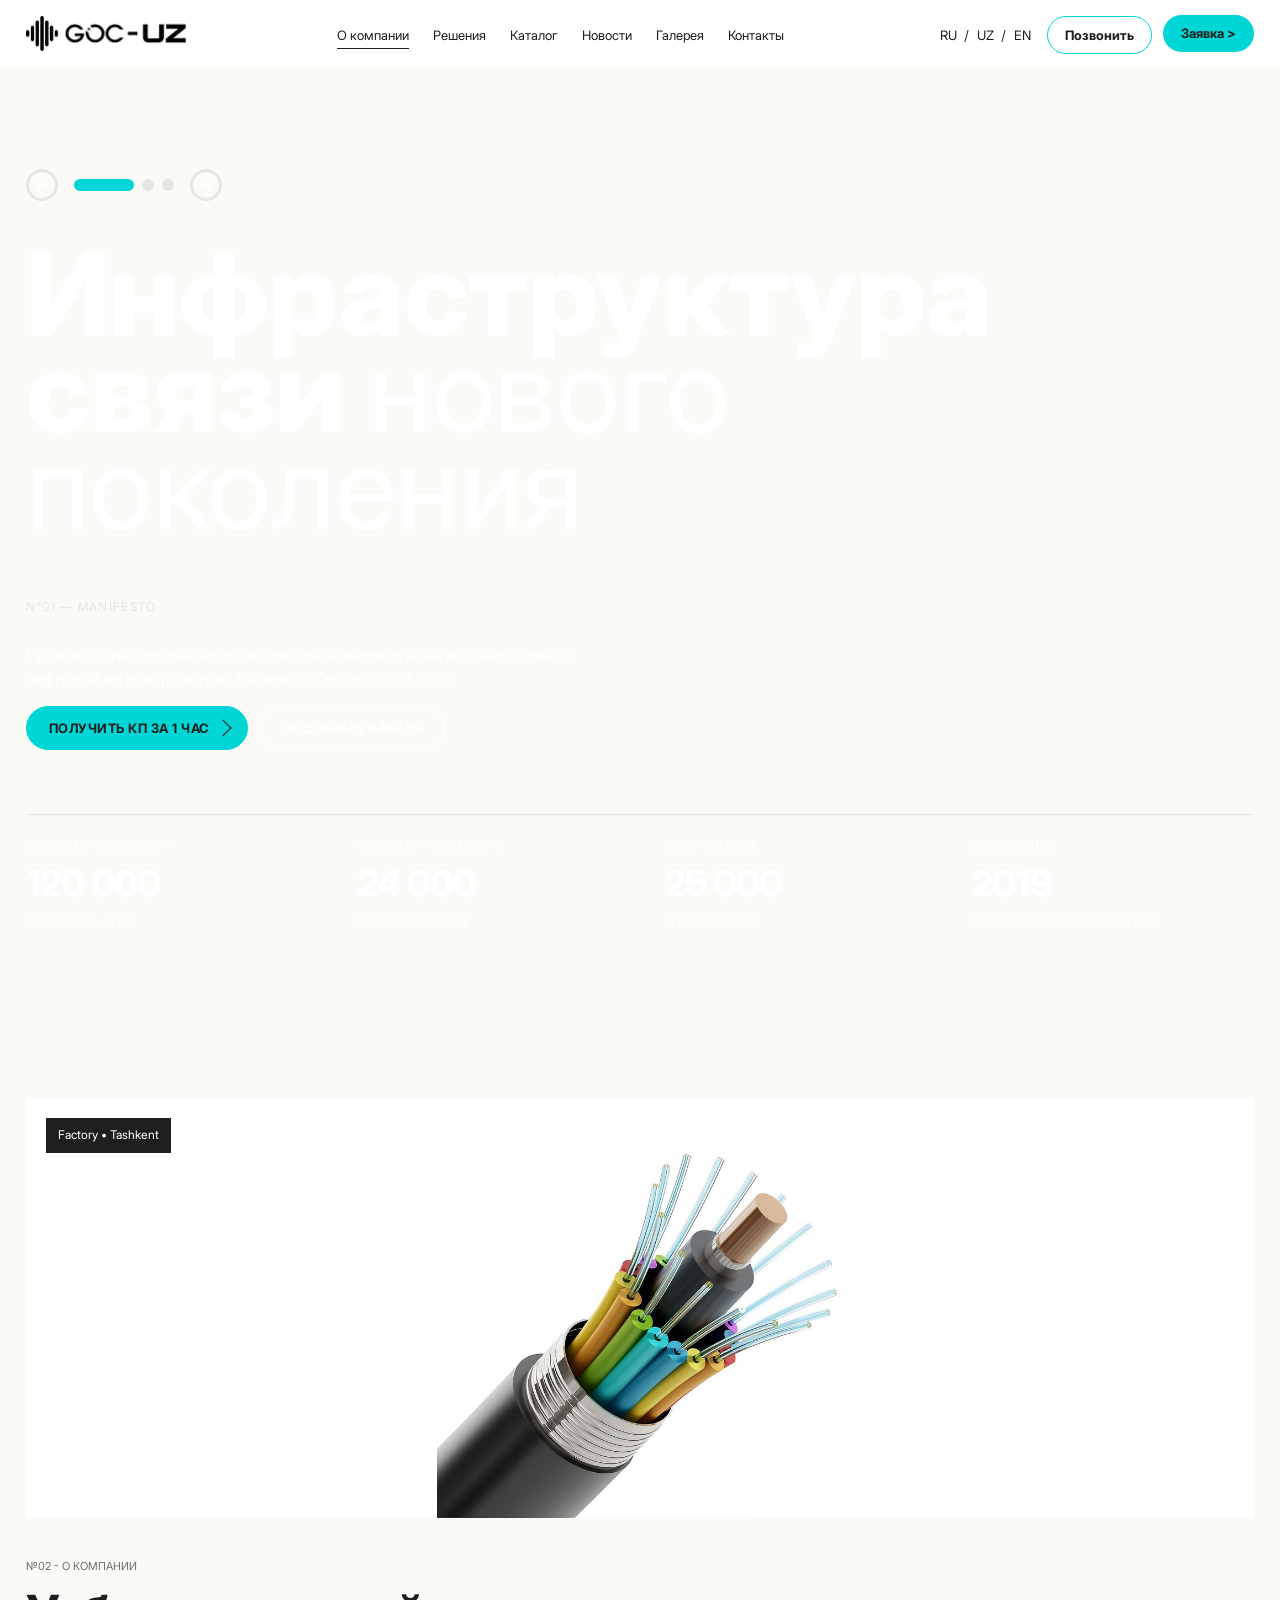
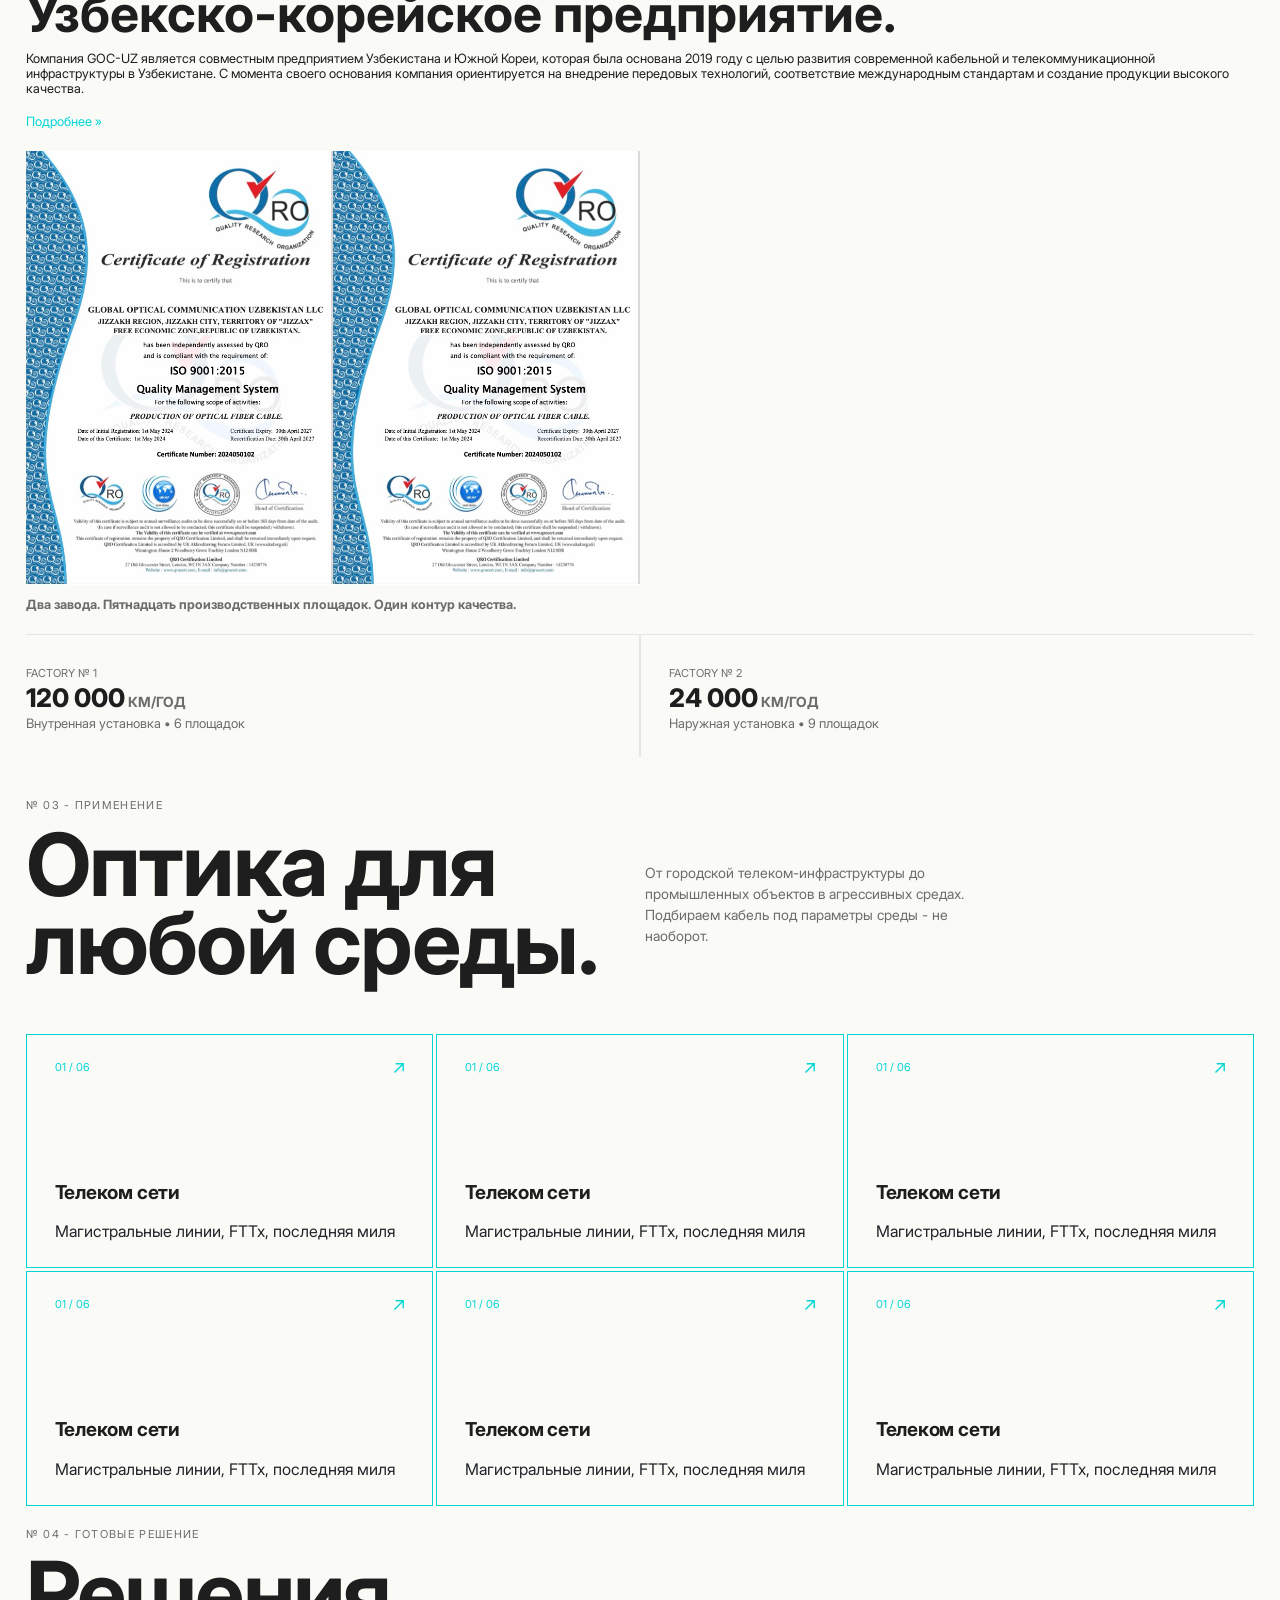
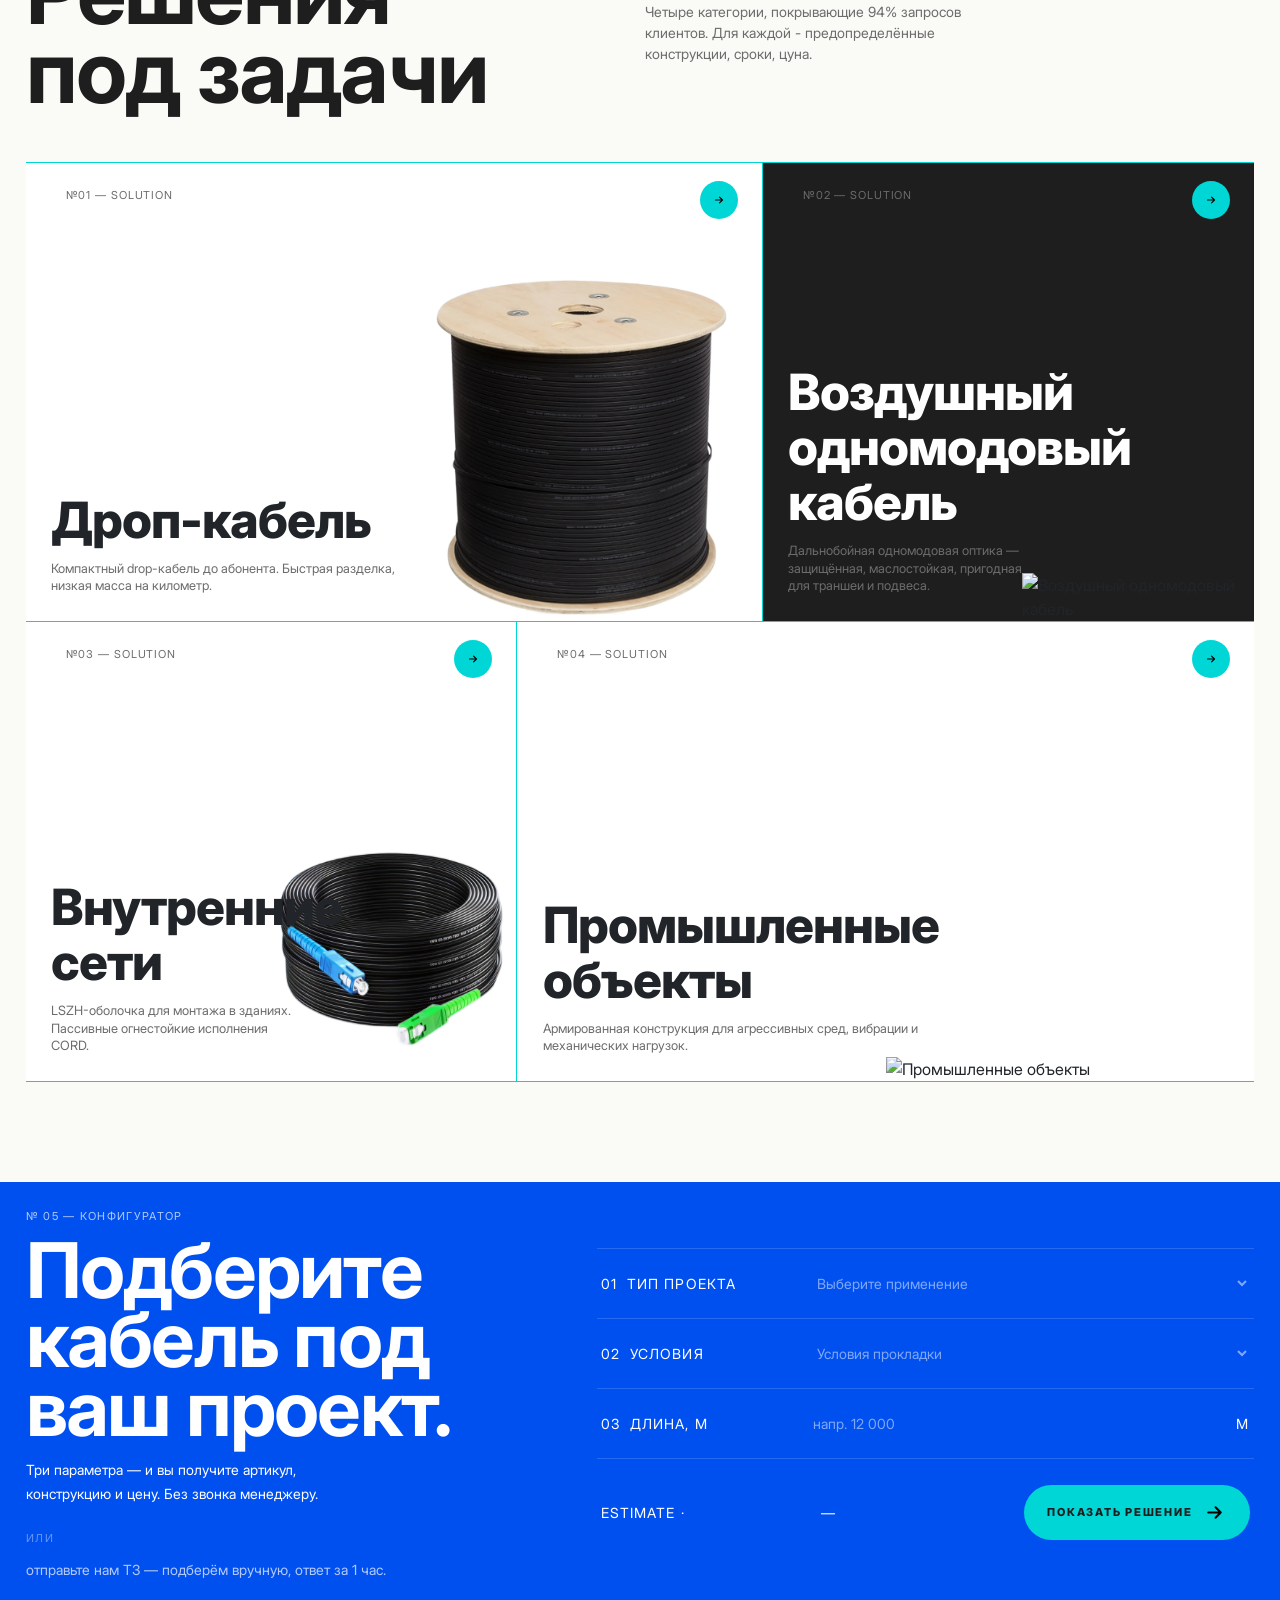
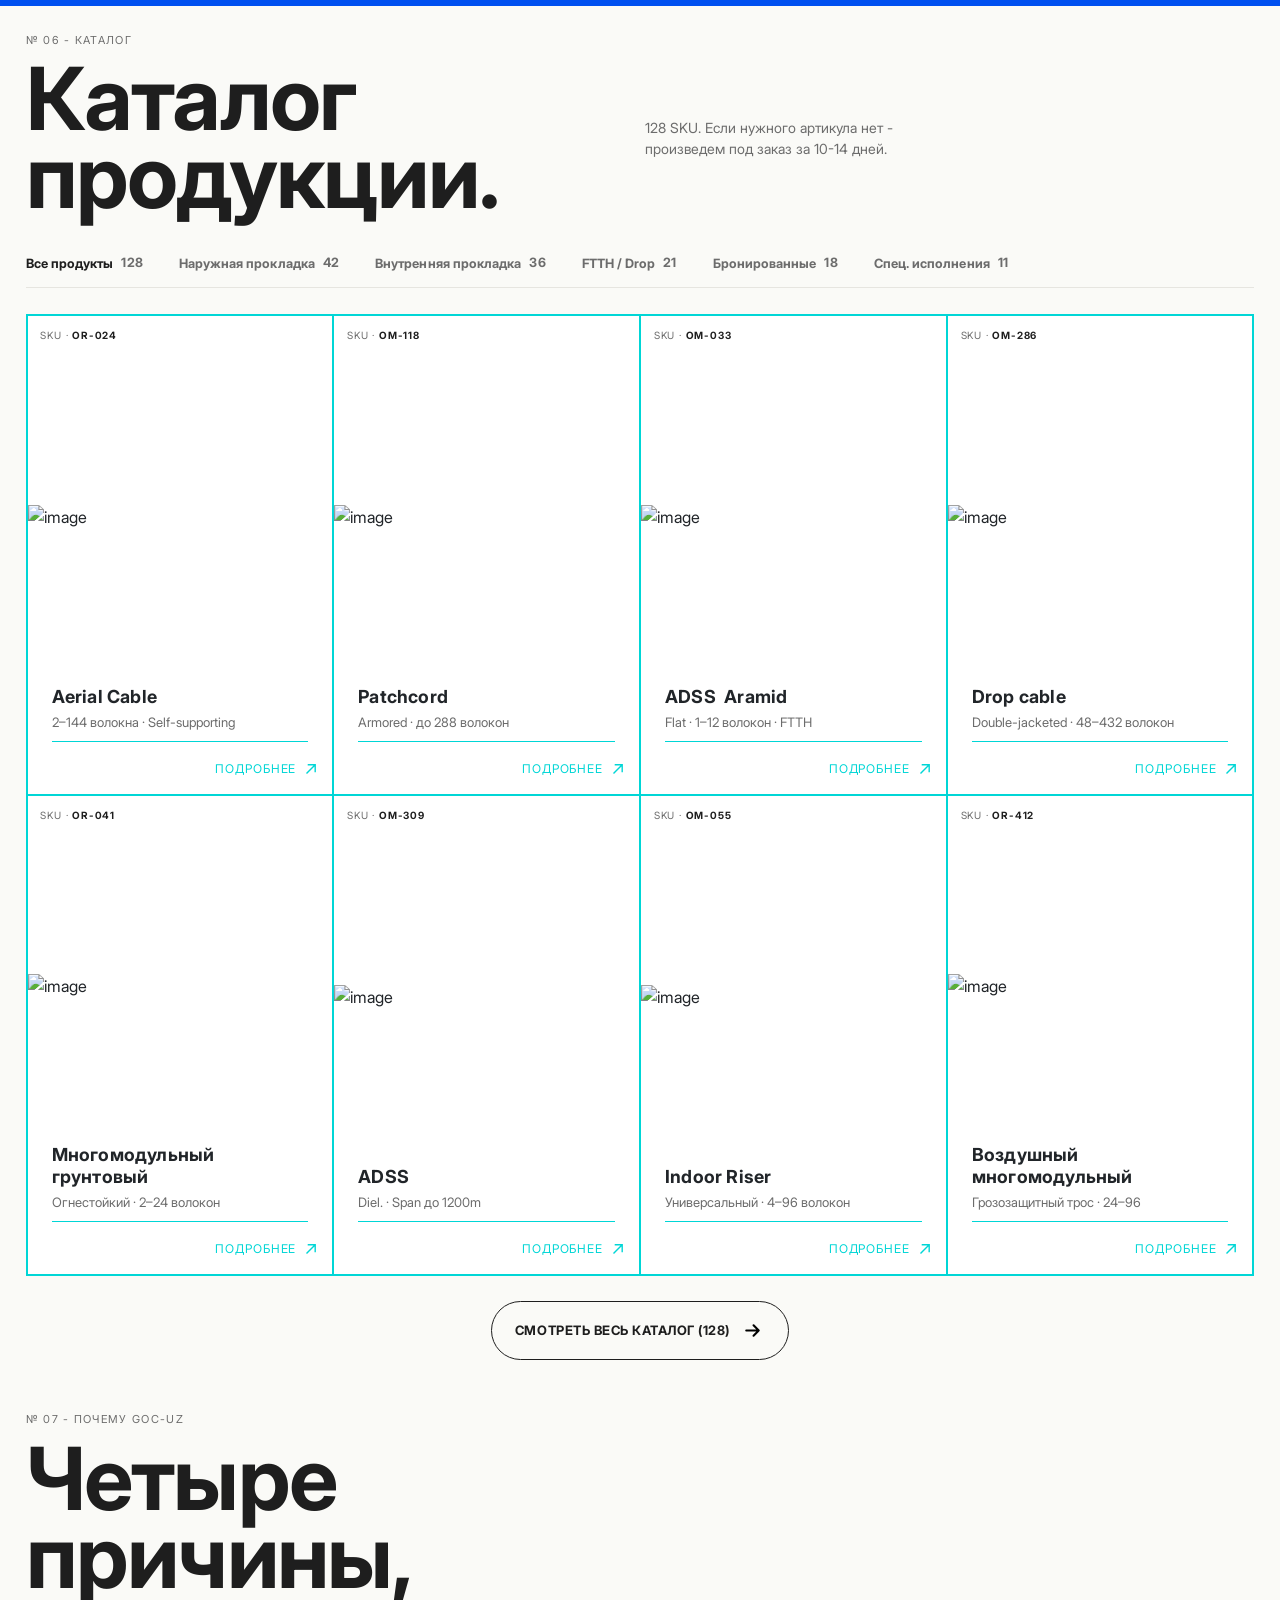
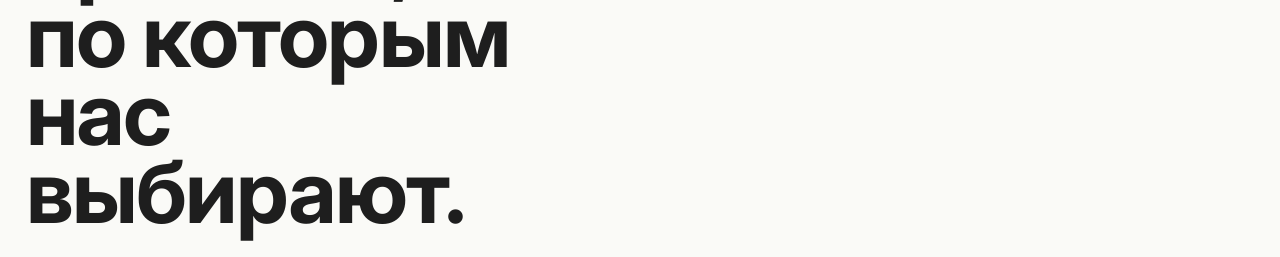
==== commit 9112e0e9: "reason section start" ====
--- a/index.html
+++ b/index.html
@@ -703,7 +703,7 @@
         <div class="container">
           <div class="catalog-wrapper">
             <div class="layout-section">
-              <p class="section-enter-header">№ 04 - Каталог</p>
+              <p class="section-enter-header">№ 06 - Каталог</p>
               <div class="section-enter-description">
                 <div class="section-enter-left">
                   <h1>
@@ -996,6 +996,30 @@
           </div>
         </div>
       </section>
+
+      <!-- Reason -->
+      <section>
+        <div class="container">
+          <div class="catalog-wrapper">
+            <div class="layout-section">
+              <p class="section-enter-header">№ 07 - Почему GOC-UZ</p>
+              <div class="section-enter-description">
+                <div class="section-enter-left">
+                  <h1>
+                    Четыре причины, <br />
+                    по которым нас <br />
+                    выбирают.
+                  </h1>
+                </div>
+              </div>
+            </div>
+
+            <div>
+              
+            </div>
+          </div>
+        </div>
+      </section>
     </main>
 
     <footer></footer>
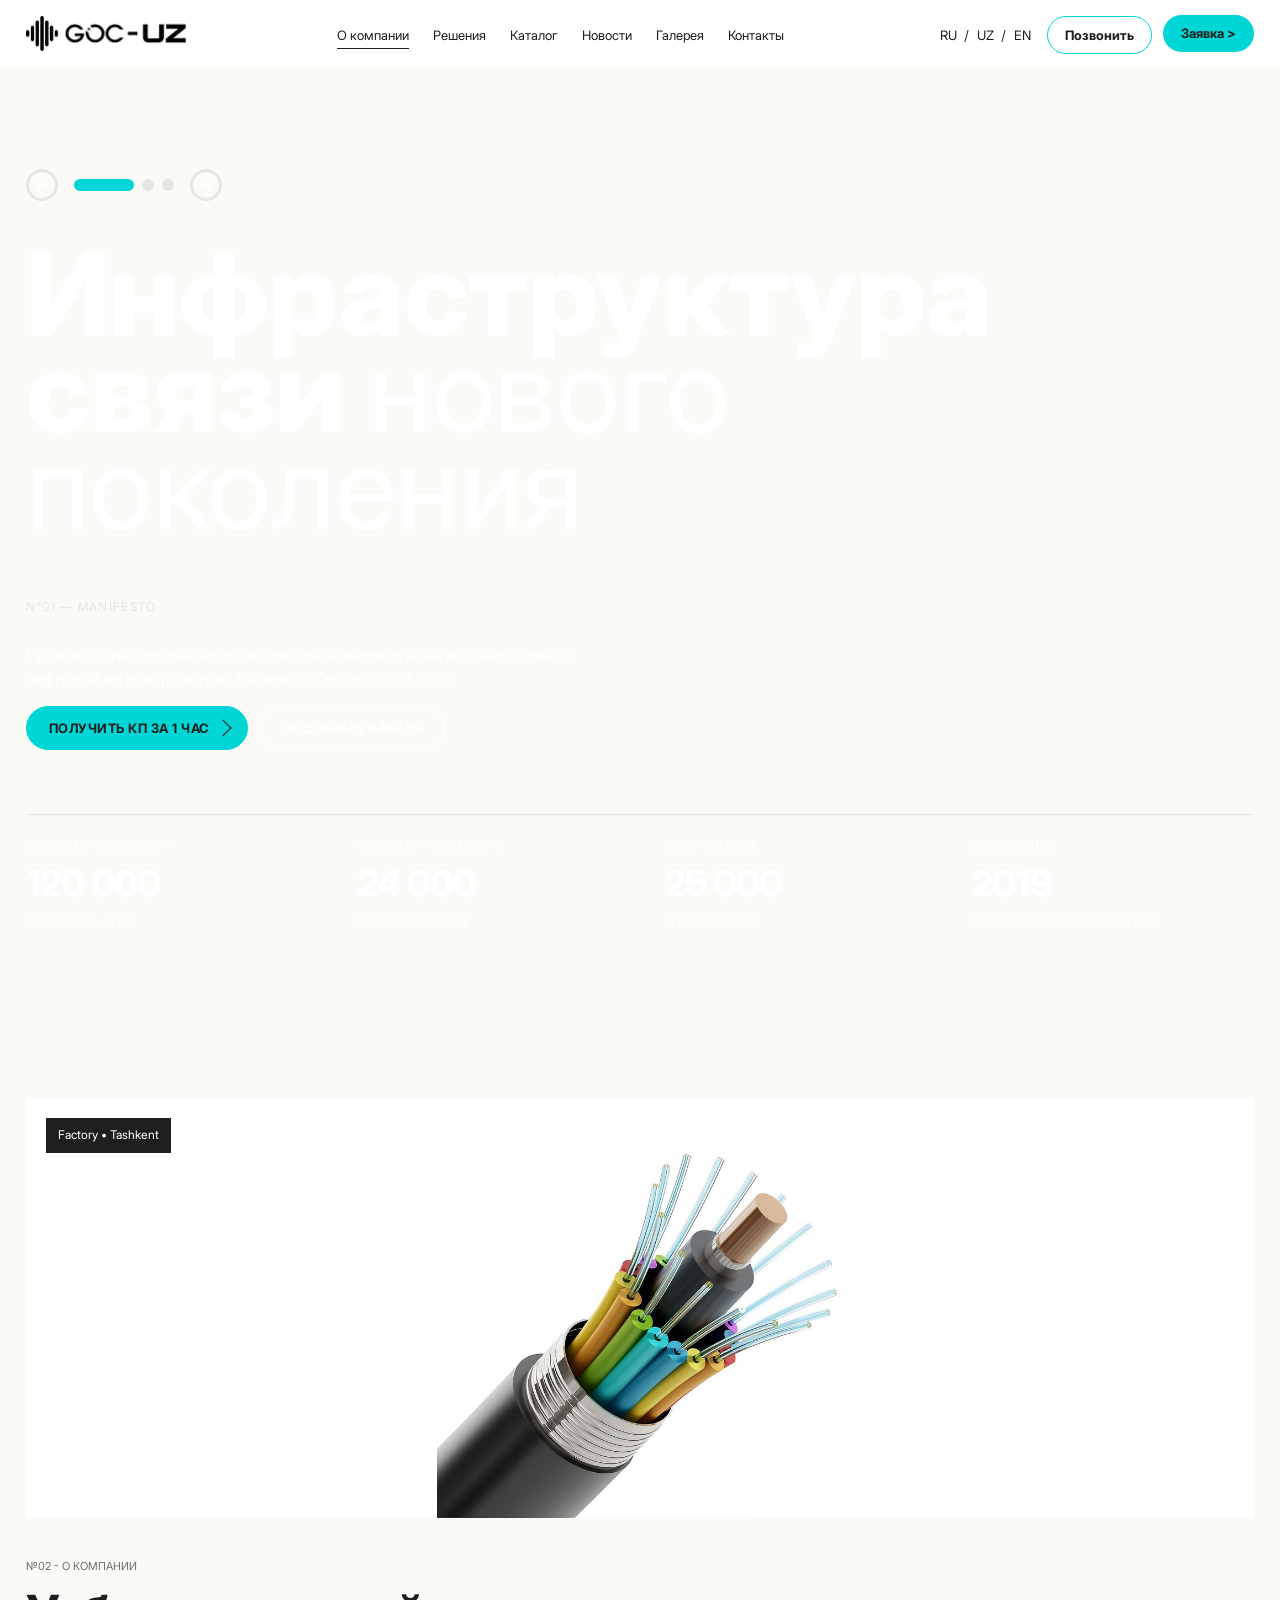
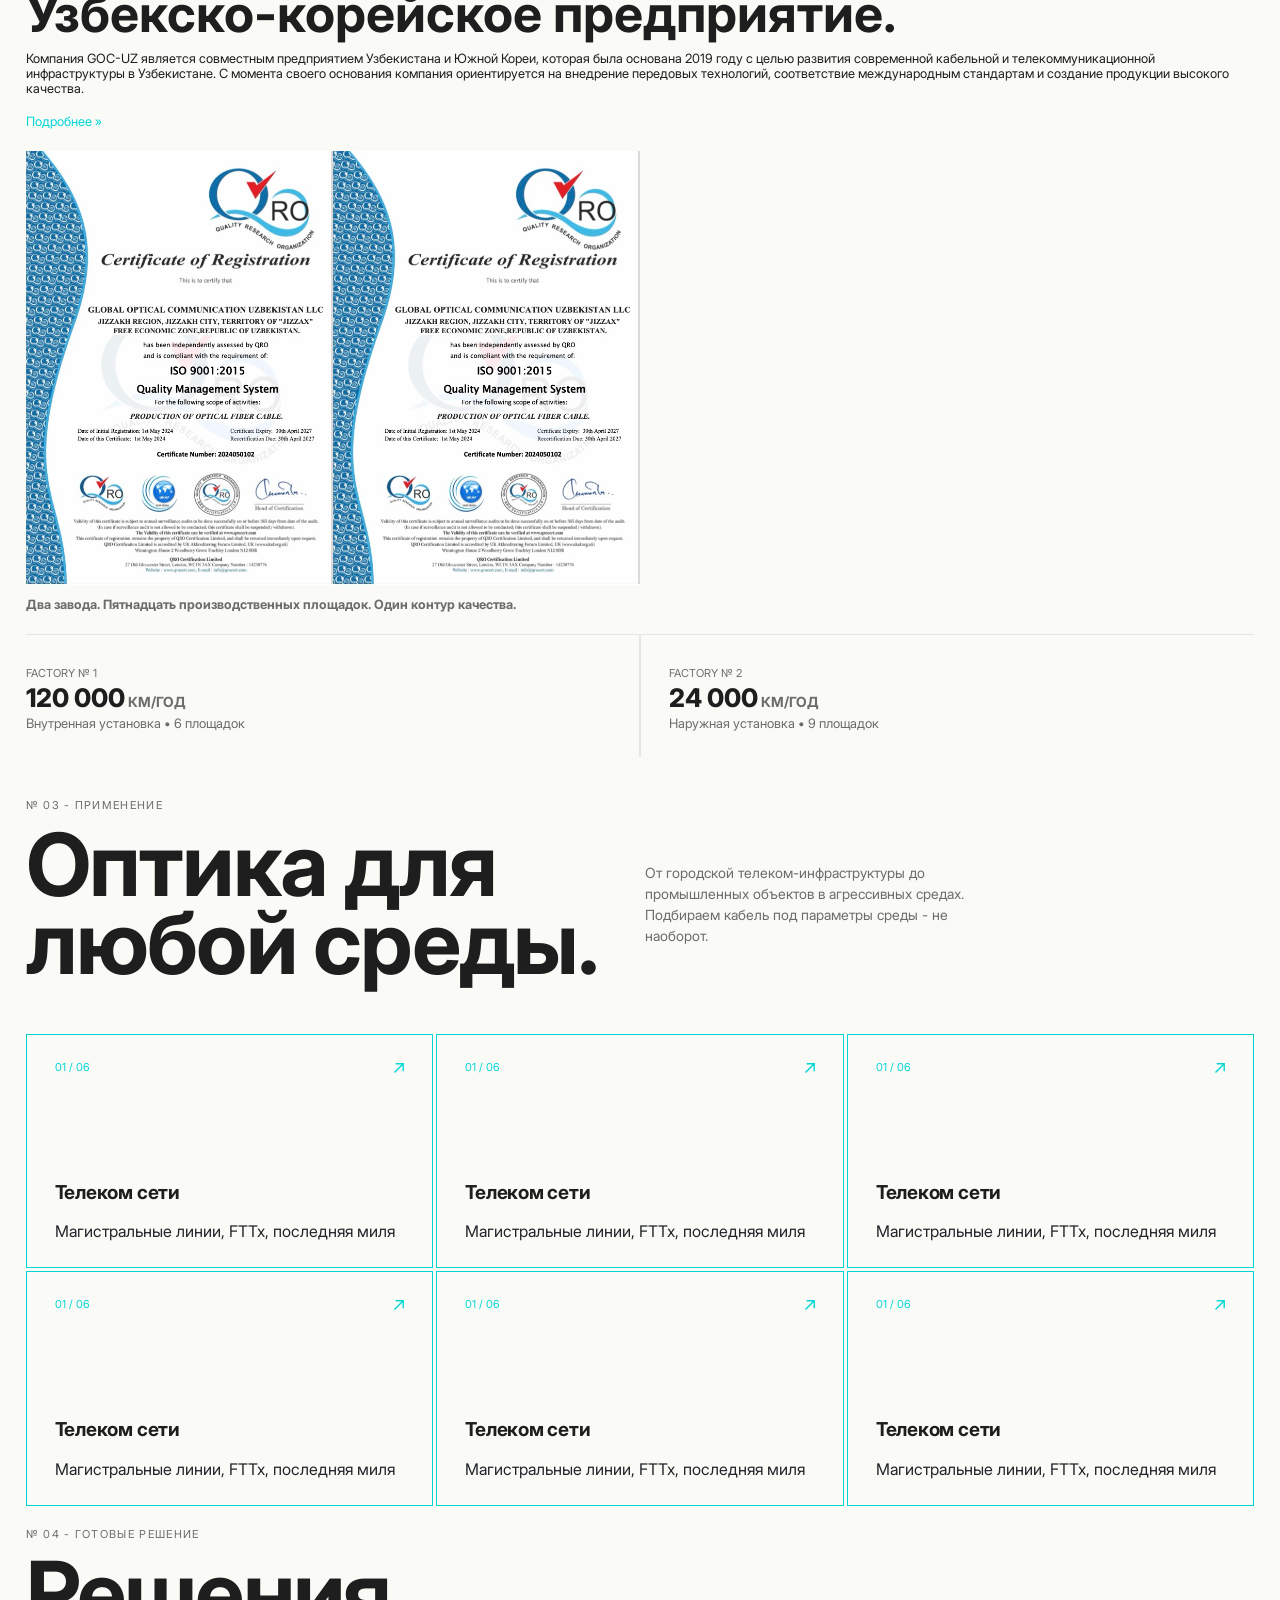
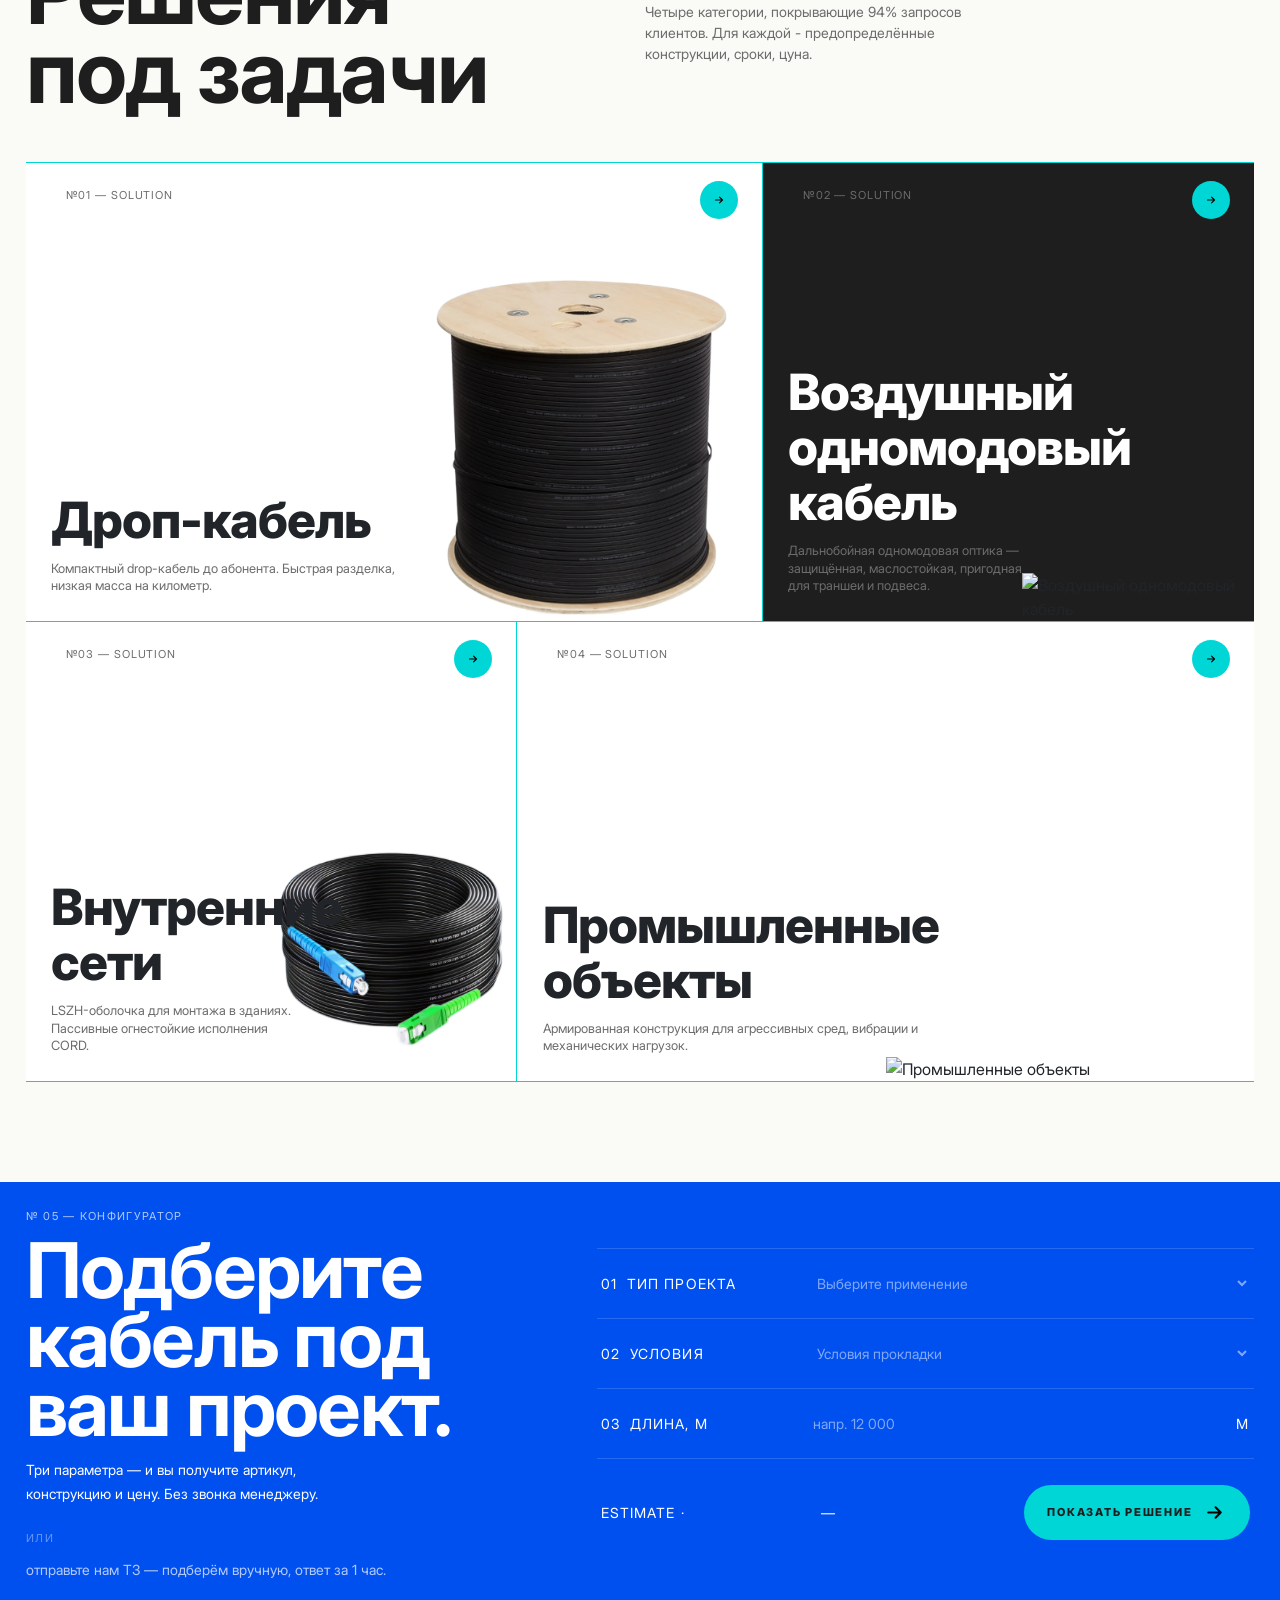
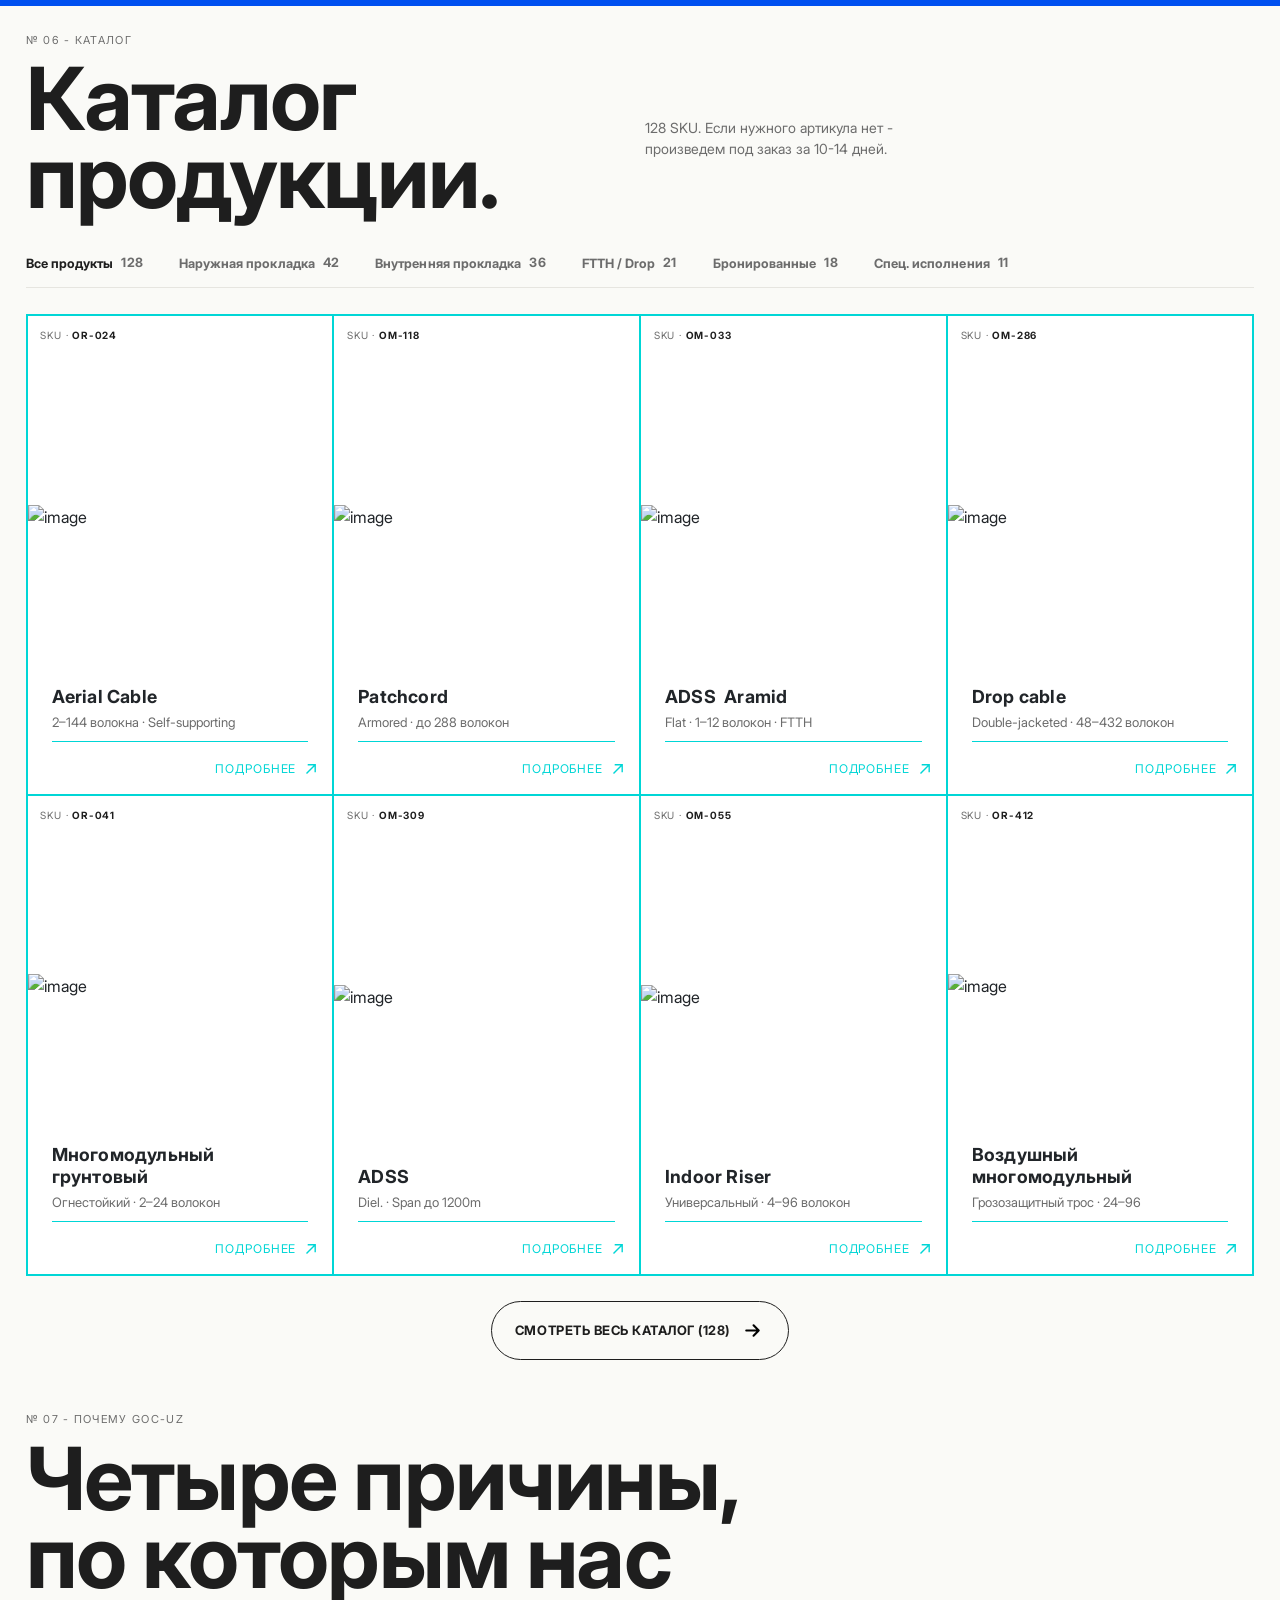
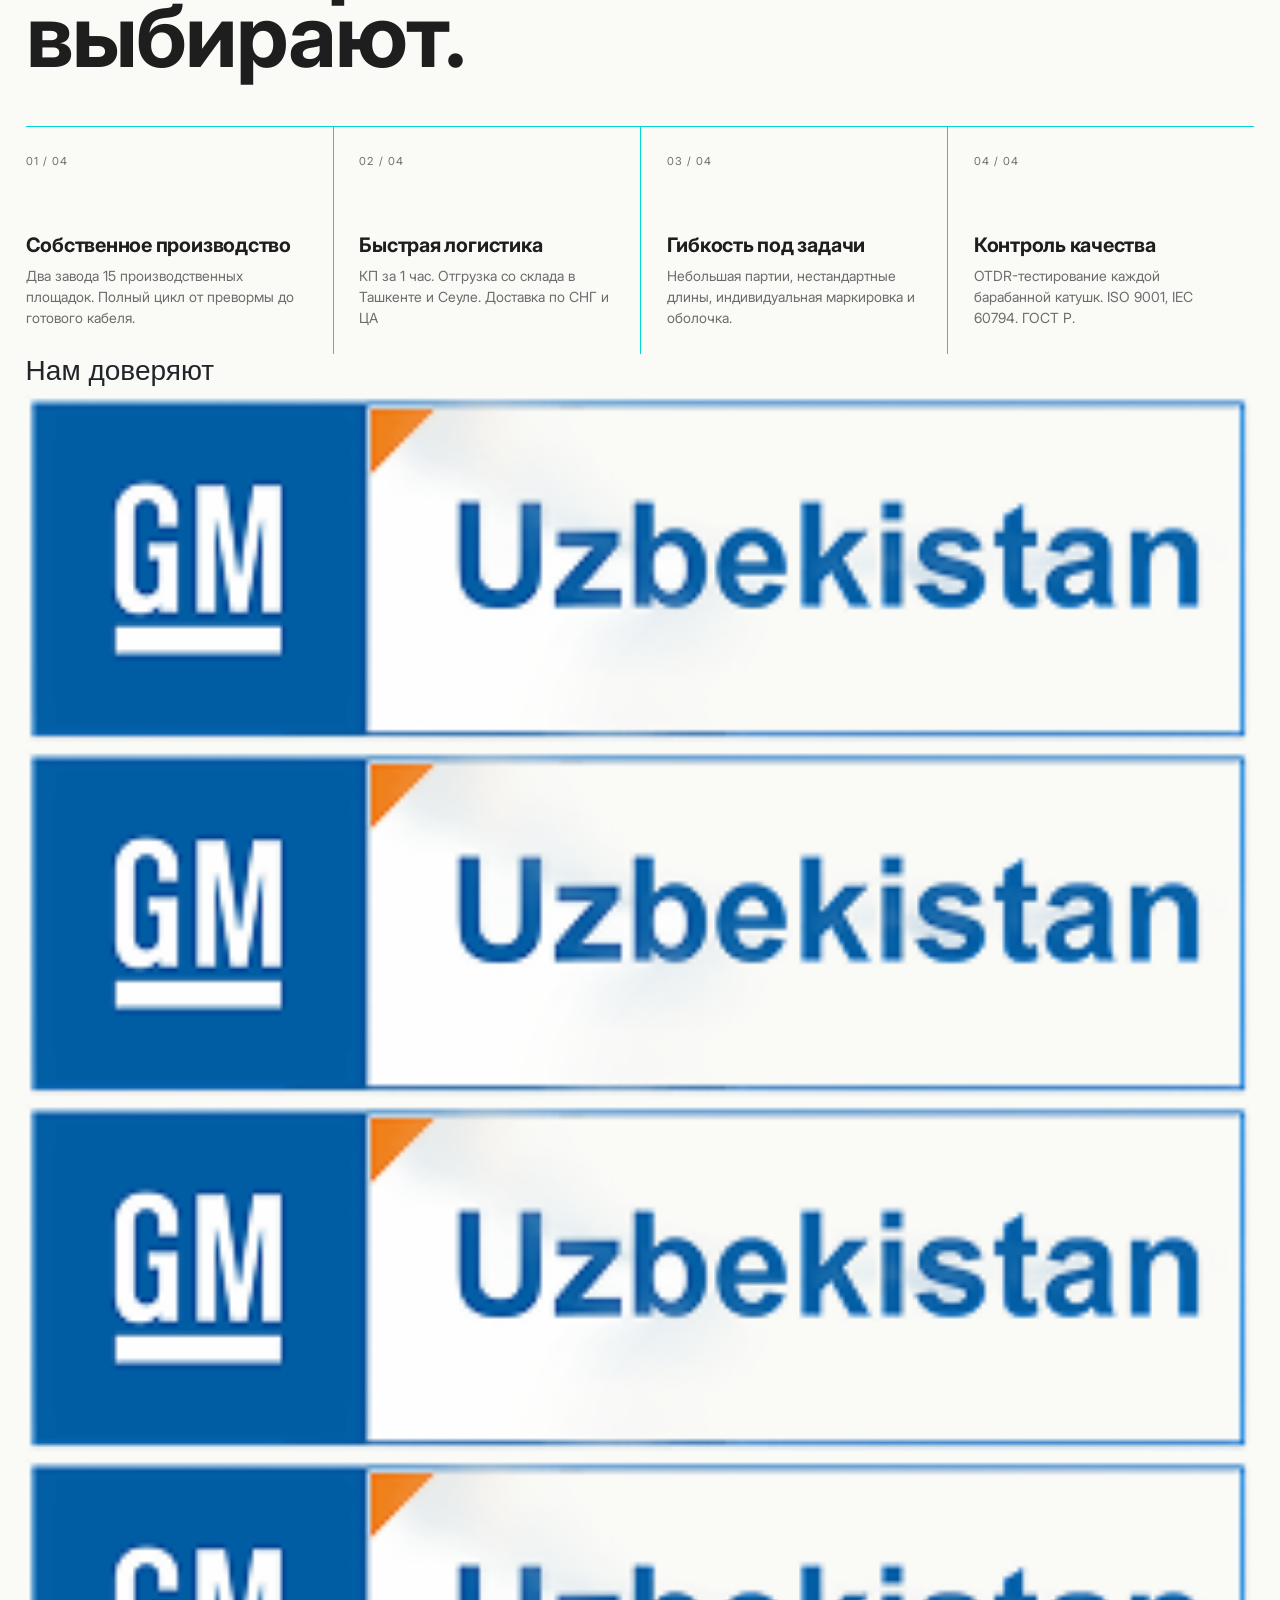
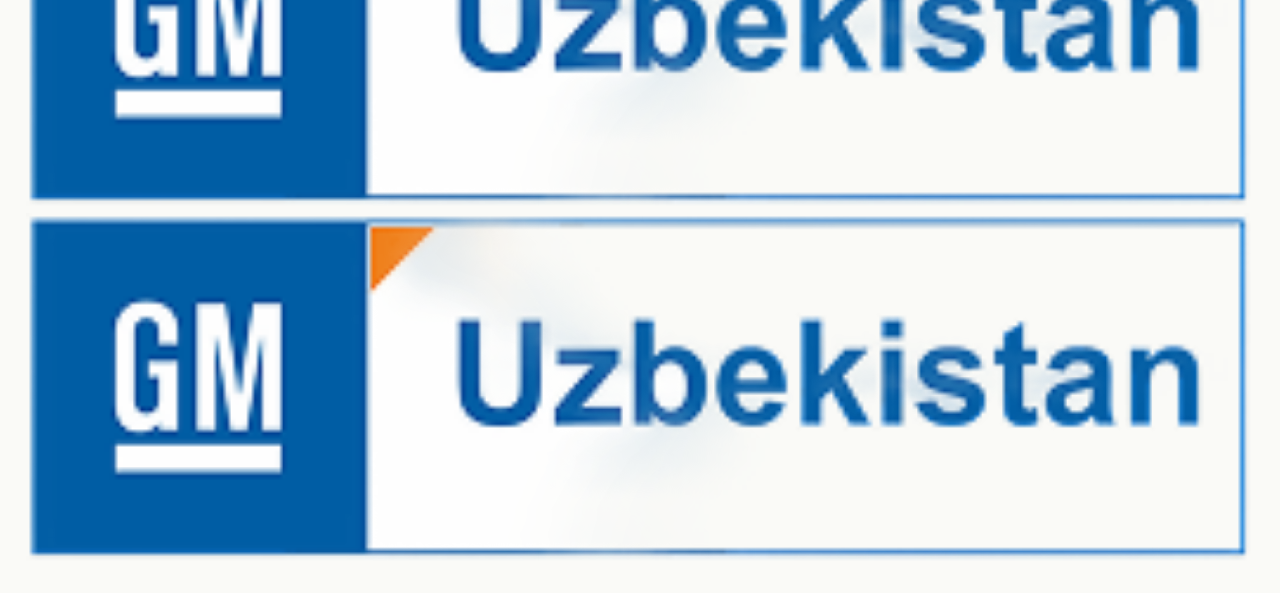
==== commit 52c6b087: "reason section reload" ====
--- a/index.html
+++ b/index.html
@@ -1000,7 +1000,7 @@
       <!-- Reason -->
       <section>
         <div class="container">
-          <div class="catalog-wrapper">
+          <div class="catalog-wrapper reason-container">
             <div class="layout-section">
               <p class="section-enter-header">№ 07 - Почему GOC-UZ</p>
               <div class="section-enter-description">
@@ -1014,8 +1014,83 @@
               </div>
             </div>
 
-            <div>
-              
+            <div class="reason-items-wrapper">
+              <div class="item">
+                <div class="date-wrapper">
+                  <p>01 / 04</p>
+                </div>
+
+                <div class="content">
+                  <h5>Собственное производство</h5>
+                  <p>
+                    Два завода 15 производственных площадок. Полный цикл от
+                    превормы до готового кабеля.
+                  </p>
+                </div>
+              </div>
+
+              <div class="item">
+                <div class="date-wrapper">
+                  <p>02 / 04</p>
+                </div>
+
+                <div class="content">
+                  <h5>Быстрая логистика</h5>
+                  <p>
+                    КП за 1 час. Отгрузка со склада в Ташкенте и Сеуле. Доставка
+                    по СНГ и ЦА
+                  </p>
+                </div>
+              </div>
+
+              <div class="item">
+                <div class="date-wrapper">
+                  <p>03 / 04</p>
+                </div>
+
+                <div class="content">
+                  <h5>Гибкость под задачи</h5>
+                  <p>
+                    Небольшая партии, нестандартные длины, индивидуальная
+                    маркировка и оболочка.
+                  </p>
+                </div>
+              </div>
+
+              <div class="item">
+                <div class="date-wrapper">
+                  <p>04 / 04</p>
+                </div>
+
+                <div class="content">
+                  <h5>Контроль качества</h5>
+                  <p>
+                    OTDR-тестирование каждой барабанной катушк. ISO 9001, IEC
+                    60794. ГОСТ Р.
+                  </p>
+                </div>
+              </div>
+            </div>
+
+            <div class="reason-partner-wrapper">
+              <h3>Нам доверяют</h3>
+              <div class="partner-items-wrapper">
+                <div class="item">
+                  <img src="/assets/images/home/p-1.png" alt="image" />
+                </div>
+                <div class="item">
+                  <img src="/assets/images/home/p-1.png" alt="image" />
+                </div>
+                <div class="item">
+                  <img src="/assets/images/home/p-1.png" alt="image" />
+                </div>
+                <div class="item">
+                  <img src="/assets/images/home/p-1.png" alt="image" />
+                </div>
+                <div class="item">
+                  <img src="/assets/images/home/p-1.png" alt="image" />
+                </div>
+              </div>
             </div>
           </div>
         </div>
--- a/assets/css/main.css
+++ b/assets/css/main.css
@@ -625,7 +625,7 @@
   color: var(--black-color);
   margin-bottom: 0;
   width: 100%;
-  max-width: 600px;
+  max-width: 730px;
 }
 .layout-section .section-enter-description .section-enter-right p {
   font-size: clamp(14px, 1vw, 16px);
@@ -1323,3 +1323,49 @@
   outline-offset: 3px;
 }
 /* tabs (catalog) section end */
+
+/* Reason section start */
+.reason-container .layout-section .section-enter-description {
+  grid-template-columns: repeat(1, 1fr);
+}
+.reason-items-wrapper {
+  display: grid;
+  grid-template-columns: repeat(4, 1fr);
+  border-top: 1px solid var(--aqua-color);
+  margin-top: clamp(20px, 4vw, 58px);
+}
+
+.reason-items-wrapper .item {
+  display: flex;
+  flex-direction: column;
+  gap: clamp(32px, 5vw, 82px);
+  border-left: 1px solid var(--aqua-color);
+  padding: clamp(16px, 2vw, 32px);
+}
+.reason-items-wrapper .item:first-child {
+  border-left: none;
+  padding-left: 0;
+}
+
+.reason-items-wrapper .item .date-wrapper p {
+  font-size: 11px;
+  font-weight: 400;
+  letter-spacing: 1.1px;
+  color: var(--grey-color);
+}
+
+.reason-items-wrapper .item .content h5 {
+  font-size: clamp(20px, 1.5vw, 24px);
+  font-weight: 700;
+  letter-spacing: -0.24px;
+  color: var(--black-color);
+}
+
+.reason-items-wrapper .item .content p {
+  font-size: 14px;
+  font-weight: 400;
+  letter-spacing: 0%;
+  color: var(--grey-color);
+}
+
+/* Reason section end */
--- a/assets/css/responsive.css
+++ b/assets/css/responsive.css
@@ -87,6 +87,19 @@
     grid-template-columns: repeat(2, 1fr);
     gap: 5px;
     border: none;
+  }
+
+  .reason-items-wrapper {
+    grid-template-columns: repeat(2, 1fr);
+    gap: 5px;
+    border: none;
+  }
+  .reason-items-wrapper .item {
+    border: 1px solid var(--aqua-color);
+  }
+  .reason-items-wrapper .item:first-child {
+    border-left: 1px solid var(--aqua-color);
+    padding: clamp(16px, 2vw, 32px);
   }
 }
 
@@ -297,6 +310,9 @@
   .layout-section .section-enter-description .section-enter-right p {
     max-width: 100%;
   }
+  .reason-items-wrapper {
+    grid-template-columns: repeat(1, 1fr);
+  }
 }
 
 @media (max-width: 480px) {
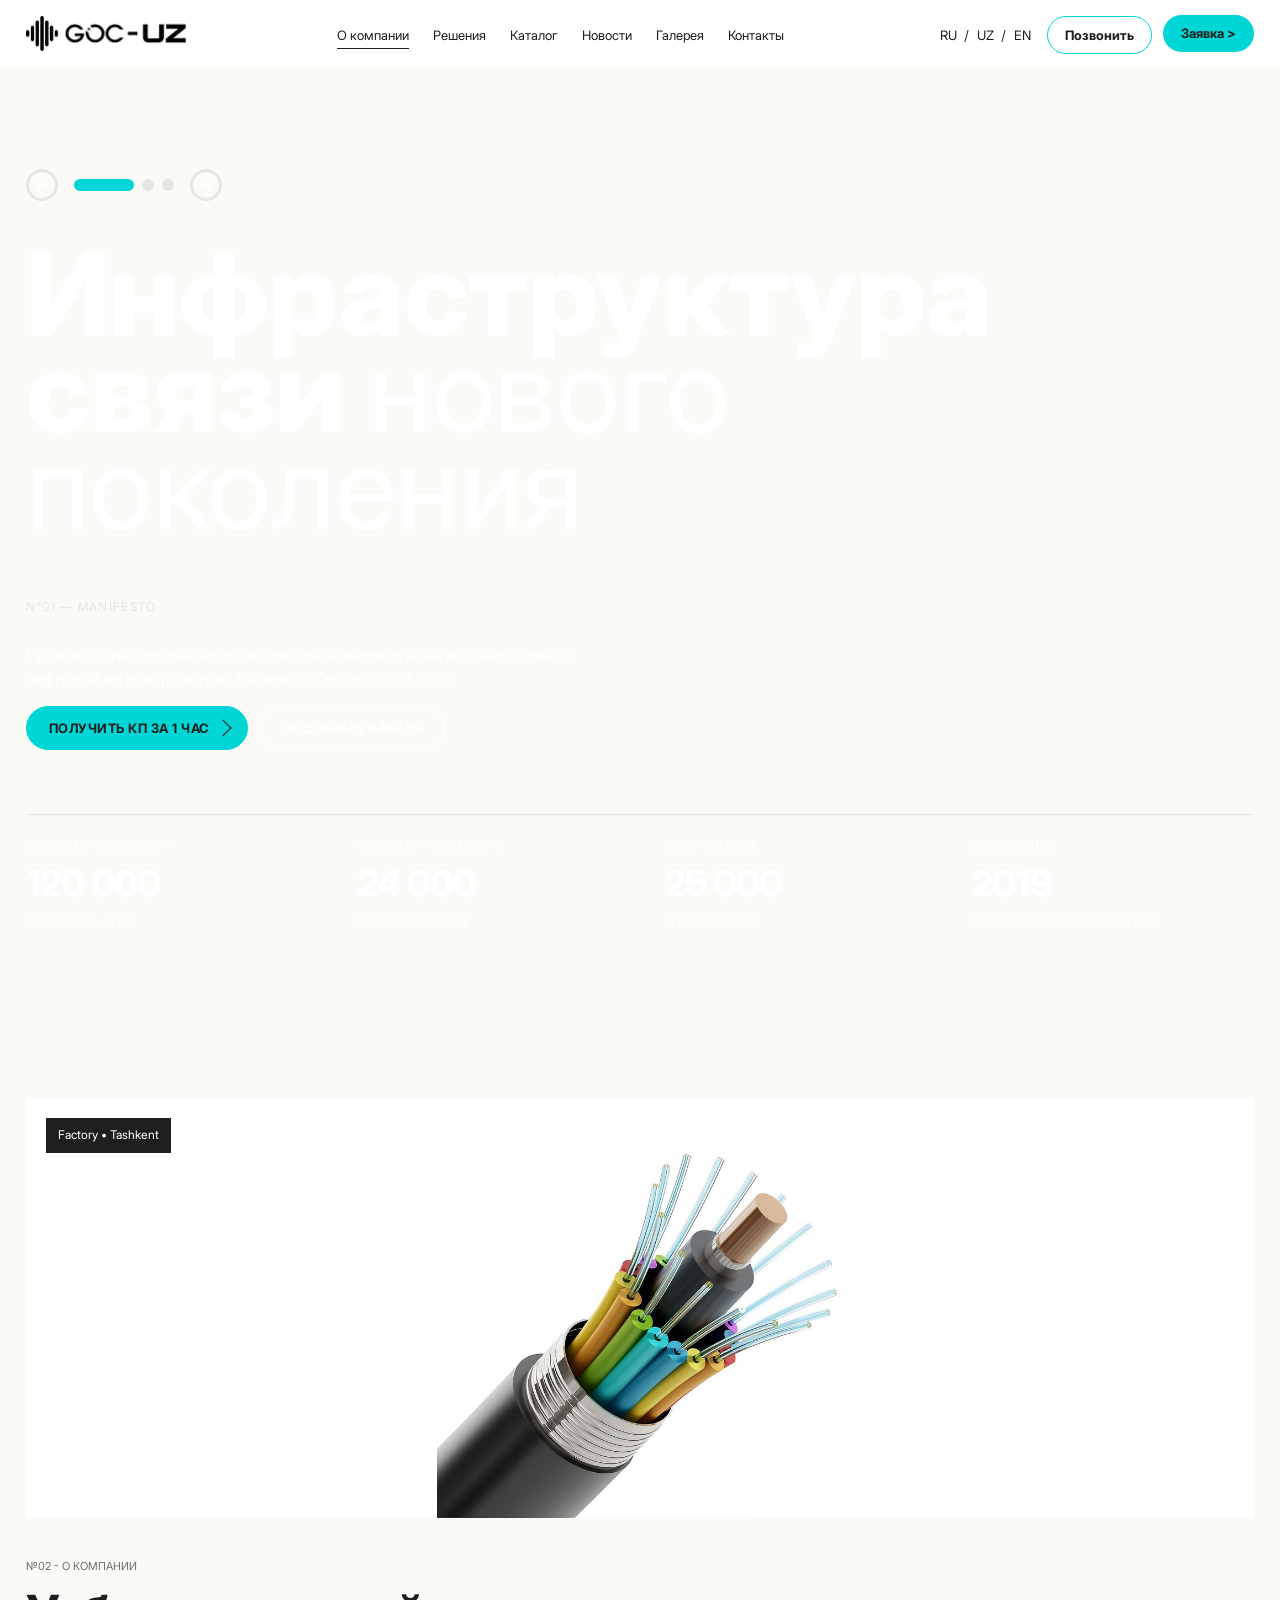
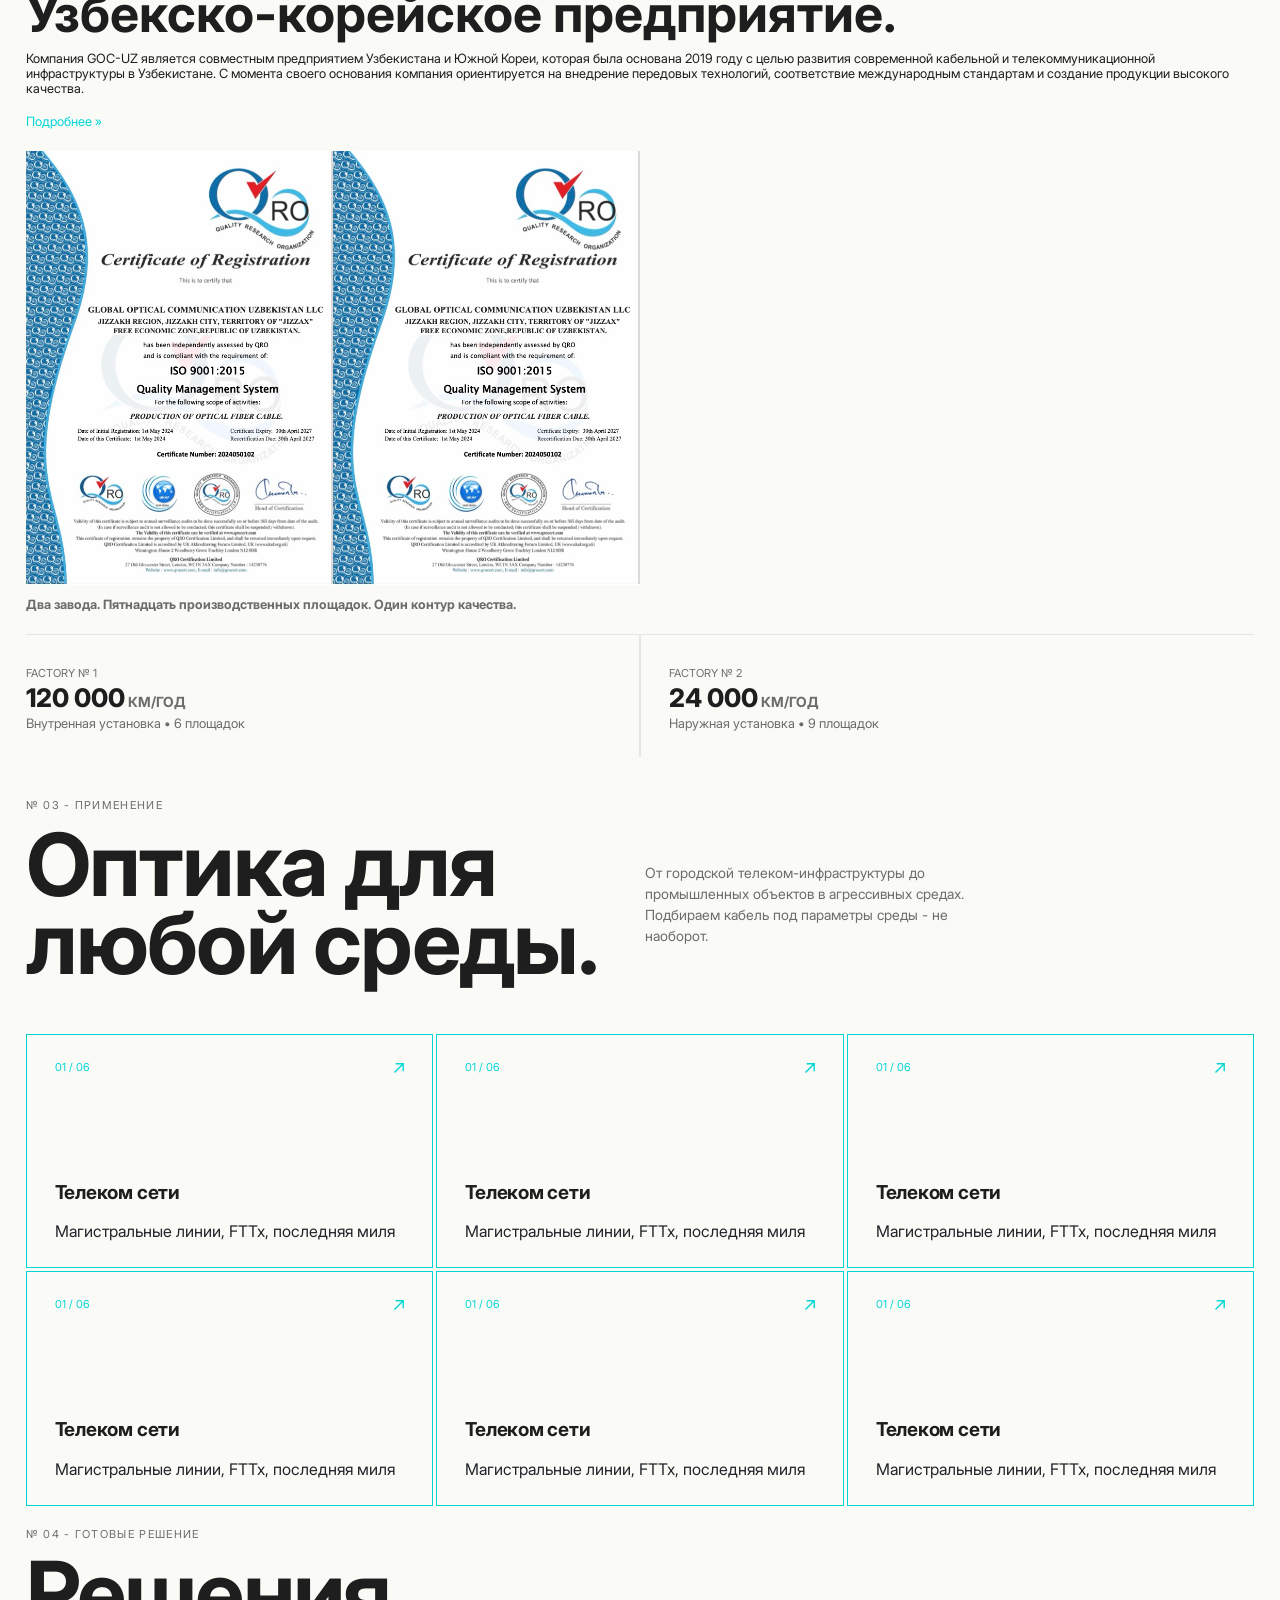
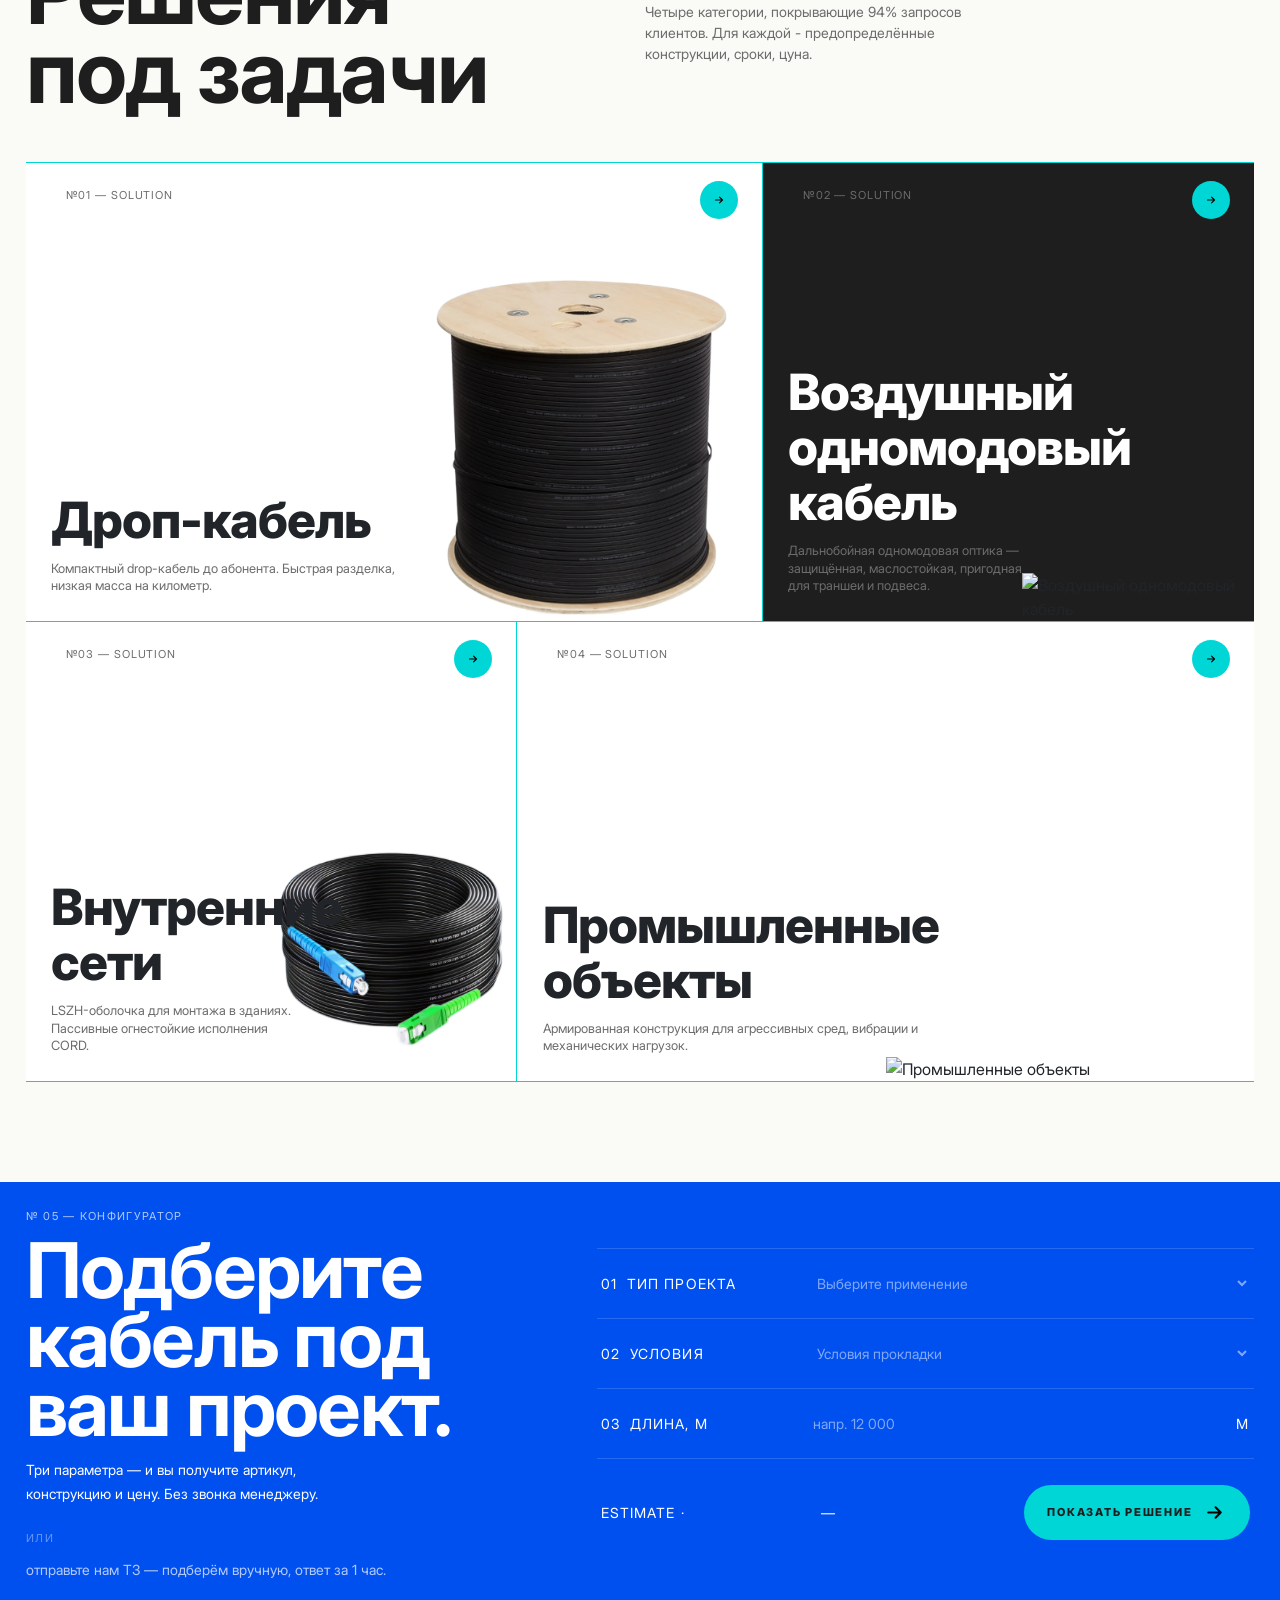
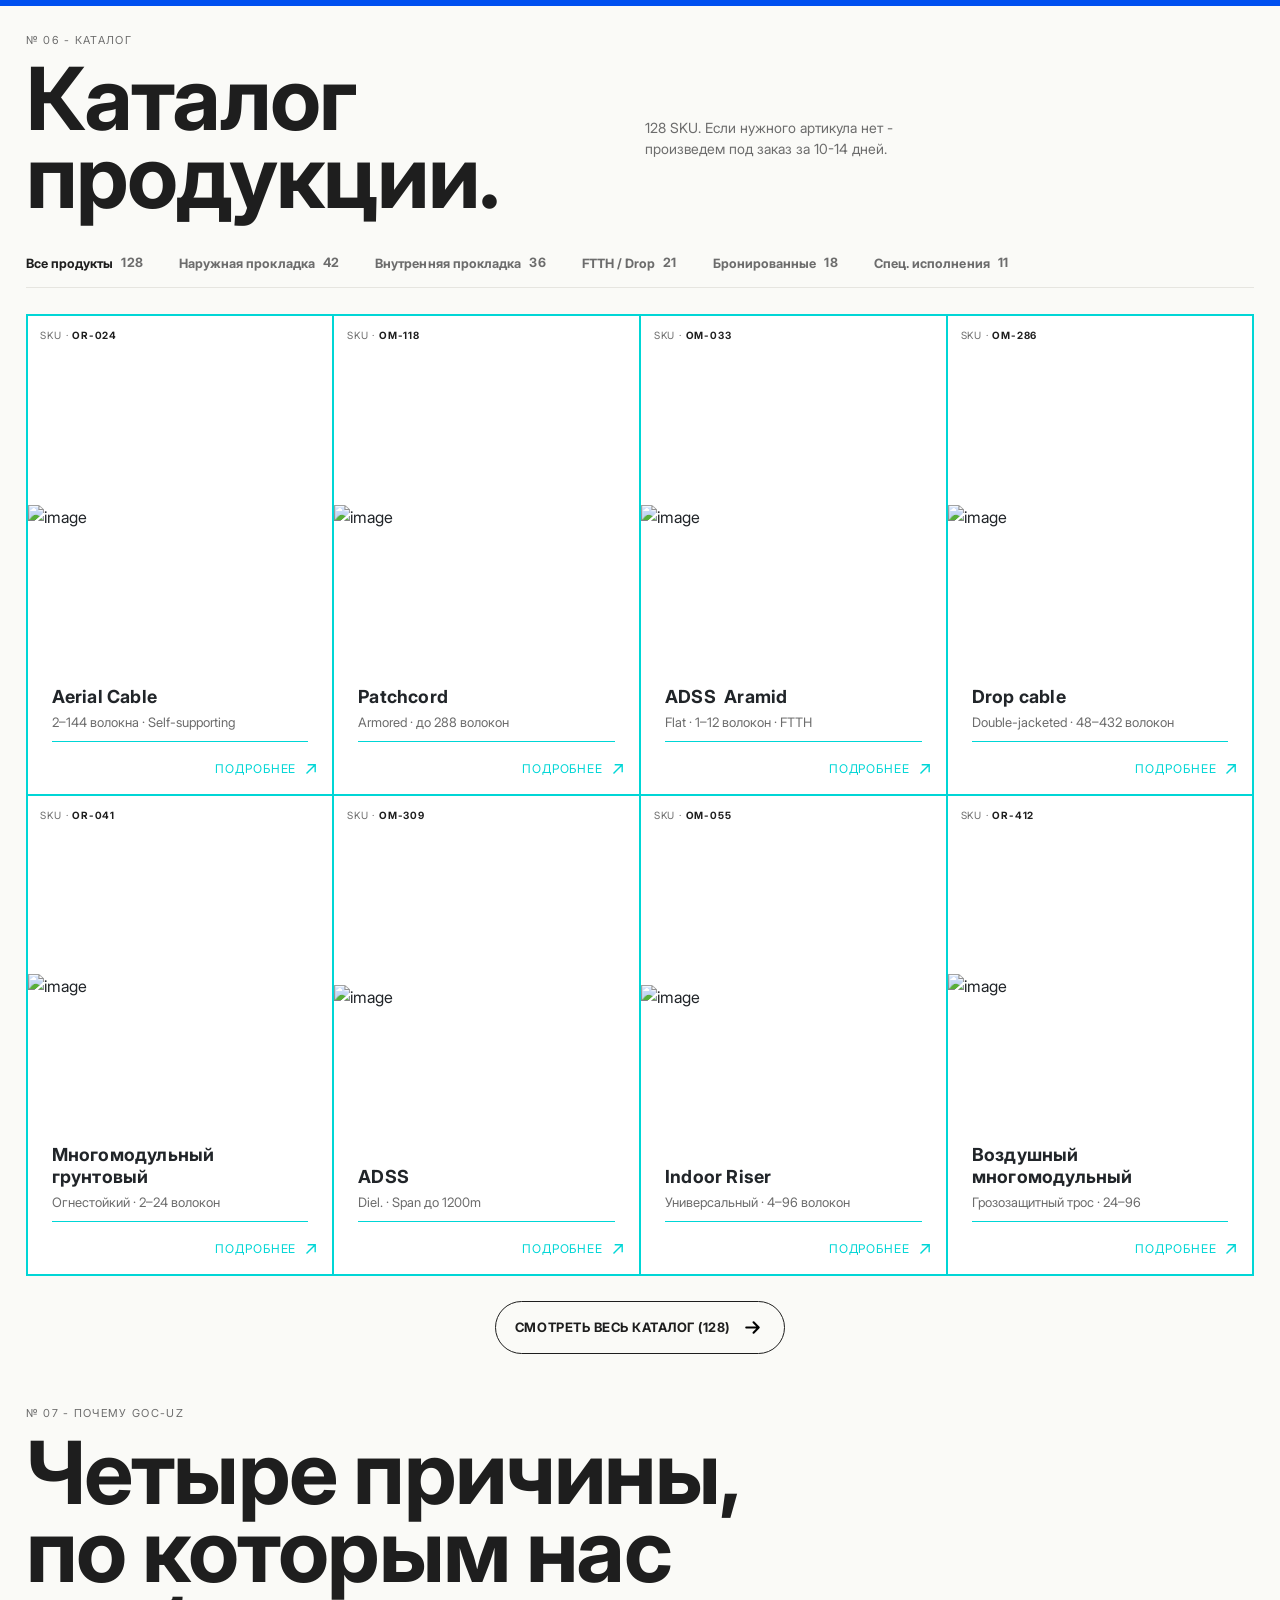
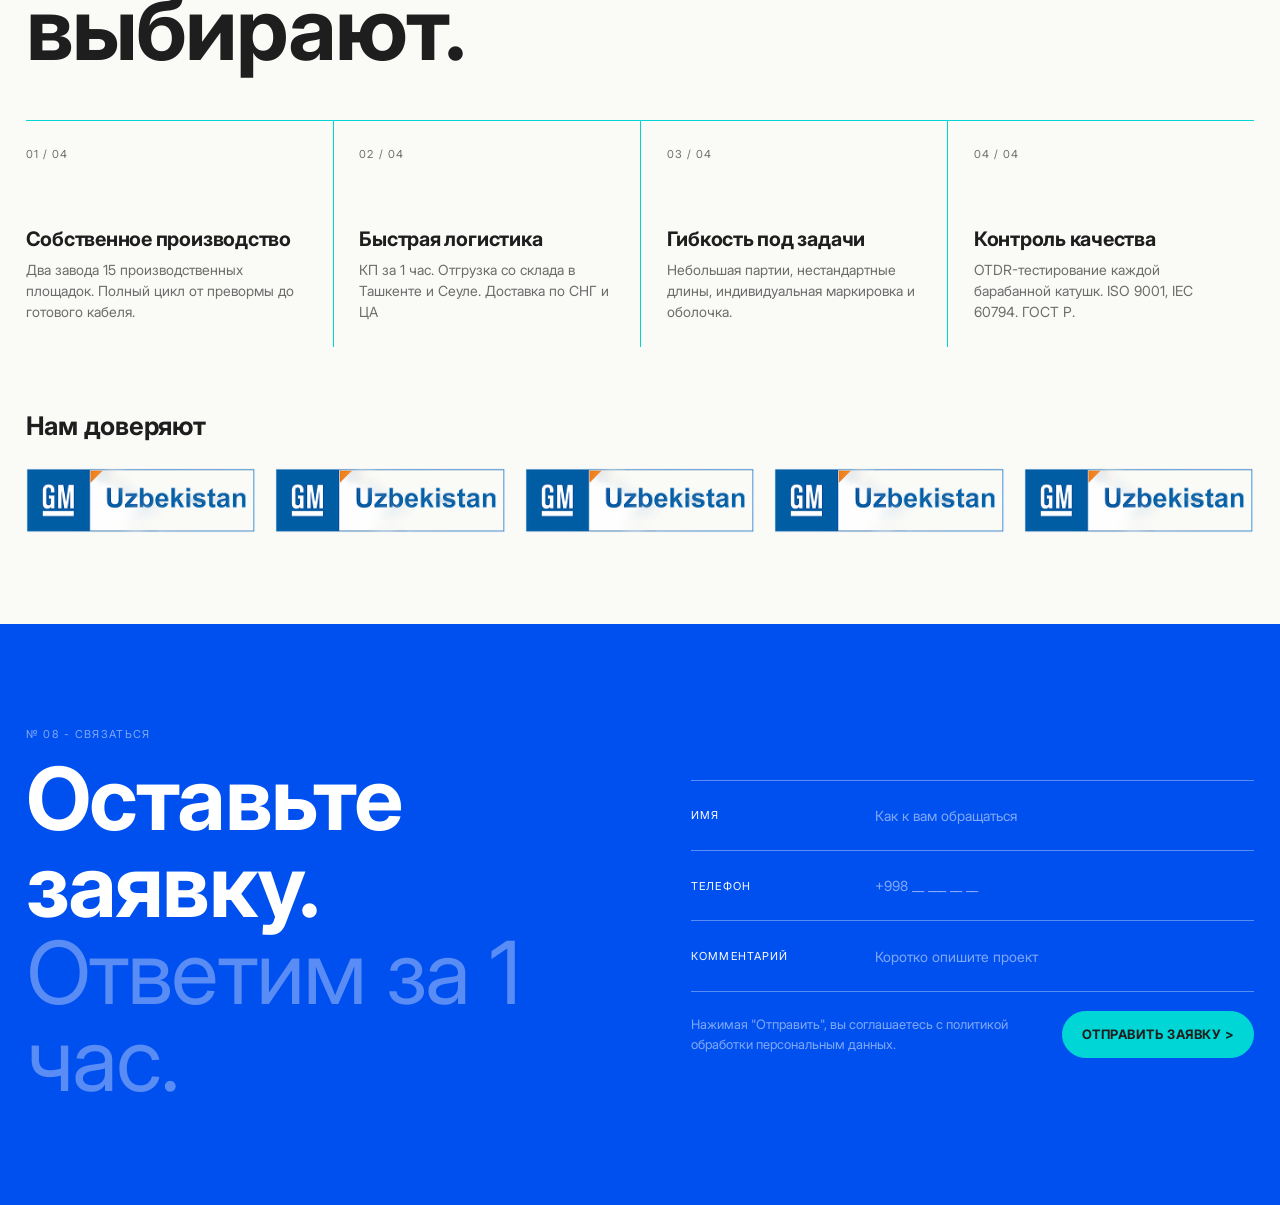
==== commit c8aa960e: "footer section finished" ====
--- a/index.html
+++ b/index.html
@@ -1097,7 +1097,49 @@
       </section>
     </main>
 
-    <footer></footer>
+    <footer>
+      <section>
+        <div class="container">
+          <div class="catalog-wrapper">
+            <div class="layout-section">
+              <p class="section-enter-header">№ 08 - Связаться</p>
+              <div class="section-enter-description">
+                <div class="section-enter-left">
+                  <h1>
+                    Оставьте <br />
+                    заявку. <br />
+                    <span>Ответим за 1 час.</span>
+                  </h1>
+                </div>
+
+                <div class="section-enter-right">
+                  <div class="form-wrapper">
+                    <form>
+                      <div class="item">
+                        <label class="field-label" for="name">Имя</label>
+                        <input class="field-input" id="name" type="text" placeholder="Как к вам обращаться" />
+                      </div>
+                      <div class="item">
+                        <label class="field-label" for="phone">Телефон</label>
+                        <input class="field-input" id="phone" type="tel" placeholder="+998 __ ___ __ __" />
+                      </div>
+                      <div class="item">
+                        <label class="field-label" for="comment">Комментарий</label>
+                        <input class="field-input" id="comment" type="text" placeholder="Коротко опишите проект" />
+                      </div>
+                      <div class="item">
+                        <p>Нажимая "Отправить", вы соглашаетесь с политикой обработки персональным данных.</p>
+                        <button class="footer-send-btn">Отправить заявку ></button>
+                      </div>
+                    </form>
+                  </div>
+                </div>
+              </div>
+            </div>
+          </div>
+        </div>
+      </section>
+    </footer>
     <script src="/assets/js/bootstrap.js"></script>
     <script src="/assets/js/main.js"></script>
   </body>
--- a/assets/css/main.css
+++ b/assets/css/main.css
@@ -1300,7 +1300,7 @@
   border-radius: 100px;
   letter-spacing: 0.52px;
   text-transform: uppercase;
-  padding: 16px 23px;
+  padding: clamp(8px, 1vw, 16px) clamp(16px, 1.5vw, 23px);
   cursor: pointer;
   transition:
     background 0.2s ease,
@@ -1367,5 +1367,182 @@
   letter-spacing: 0%;
   color: var(--grey-color);
 }
-
+.reason-partner-wrapper {
+  margin: clamp(32px, 5vw, 64px) 0;
+}
+.reason-partner-wrapper h3 {
+  font-size: clamp(22px, 2vw, 32px);
+  font-weight: 700;
+  letter-spacing: -0.24px;
+  margin-bottom: clamp(16px, 2vw, 32px);
+  color: var(--black-color);
+}
+
+.reason-partner-wrapper .partner-items-wrapper {
+  display: flex;
+  flex-direction: row;
+  justify-content: space-between;
+  gap: clamp(14px, 1.5vw, 24px);
+}
+
+.reason-partner-wrapper .partner-items-wrapper .item {
+  width: 100%;
+}
+
+.reason-partner-wrapper .partner-items-wrapper .item img {
+  width: 100%;
+}
 /* Reason section end */
+
+/* FOOTER SECTION START */
+footer section {
+  background-color: var(--blue-color);
+}
+footer section .catalog-wrapper {
+  padding: clamp(60px, 8vw, 120px) 88px;
+}
+footer section .layout-section .section-enter-header {
+  color: rgba(255, 255, 255, 0.5);
+}
+
+footer section .layout-section .section-enter-description {
+  gap: clamp(60px, 8vw, 120px);
+}
+
+footer
+  section
+  .layout-section
+  .section-enter-description
+  .section-enter-left
+  h1 {
+  line-height: 1;
+  color: var(--white-color);
+}
+footer
+  section
+  .layout-section
+  .section-enter-description
+  .section-enter-left
+  h1
+  span {
+  font-weight: 400;
+  color: rgba(255, 255, 255, 0.35);
+}
+
+footer
+  section
+  .section-enter-description
+  .section-enter-right
+  .form-wrapper
+  form
+  .item {
+  display: flex;
+  flex-direction: row;
+  align-items: center;
+  gap: clamp(20px, 3vw, 40px);
+  border-top: 1px solid rgba(255, 255, 255, 0.35);
+  padding: clamp(10px, 1.5vw, 20px) 0;
+}
+
+footer
+  section
+  .section-enter-description
+  .section-enter-right
+  .form-wrapper
+  form
+  .item:last-child {
+  justify-content: space-between;
+}
+
+footer
+  section
+  .section-enter-description
+  .section-enter-right
+  .form-wrapper
+  form
+  .item
+  label {
+  font-size: 11px;
+  font-weight: 400;
+  letter-spacing: 1.1px;
+  text-transform: uppercase;
+  color: var(--white-color);
+  width: 25%;
+}
+
+footer
+  section
+  .section-enter-description
+  .section-enter-right
+  .form-wrapper
+  form
+  .item
+  input {
+  background-color: transparent;
+  box-shadow: none;
+  border: none;
+  font-size: 14px;
+  font-weight: 400;
+  color: rgba(255, 255, 255, 0.5);
+  padding: 5px;
+}
+footer
+  section
+  .section-enter-description
+  .section-enter-right
+  .form-wrapper
+  form
+  .item
+  input:focus {
+  border: none;
+  outline: none;
+}
+
+footer
+  section
+  .section-enter-description
+  .section-enter-right
+  .form-wrapper
+  form
+  .item
+  p {
+  font-size: 13px;
+  font-weight: 400;
+  letter-spacing: 0%;
+  color: rgba(255, 255, 255, 0.5);
+}
+
+footer
+  section
+  .section-enter-description
+  .section-enter-right
+  .form-wrapper
+  form
+  .item
+  .footer-send-btn {
+  font-size: 13px;
+  font-weight: 700;
+  color: var(--black-color);
+  letter-spacing: 0.52px;
+  text-transform: uppercase;
+  padding: clamp(8px, 1vw, 16px) clamp(16px, 1.5vw, 23px);
+  border-radius: 100px;
+  border: 1px solid var(--green-color);
+  background-color: var(--green-color);
+  transition:
+    background 0.2s ease,
+    color 0.2s ease;
+}
+
+footer
+  section
+  .section-enter-description
+  .section-enter-right
+  .form-wrapper
+  form
+  .item
+  .footer-send-btn:hover {
+  background-color: var(--white-color);
+  border-color: var(--white-color);
+}
+/* FOOTER SECTION END */
--- a/assets/css/responsive.css
+++ b/assets/css/responsive.css
@@ -40,6 +40,9 @@
   }
   .catalog-wrapper {
     padding: clamp(20px, 2vw, 32px) 0;
+  }
+  footer section .catalog-wrapper {
+    padding: clamp(60px, 8vw, 120px) 0;
   }
 }
 
@@ -70,6 +73,13 @@
   .configurator .left .subtitle {
     max-width: 100%;
   }
+  .reason-partner-wrapper .partner-items-wrapper {
+    display: grid;
+    grid-template-columns: repeat(3, 1fr);
+  }
+  footer section .layout-section .section-enter-description {
+    grid-template-columns: repeat(1, 1fr);
+  }
 }
 
 @media (max-width: 992px) {
@@ -205,6 +215,9 @@
   }
   .cell__img {
     max-width: 46%;
+  }
+  .reason-partner-wrapper .partner-items-wrapper {
+    grid-template-columns: repeat(2, 1fr);
   }
 }
 
@@ -313,6 +326,9 @@
   .reason-items-wrapper {
     grid-template-columns: repeat(1, 1fr);
   }
+  .reason-partner-wrapper .partner-items-wrapper {
+    grid-template-columns: repeat(1, 1fr);
+  }
 }
 
 @media (max-width: 480px) {
@@ -325,6 +341,37 @@
   }
   .cell__title {
     font-size: 20px;
+  }
+  footer
+    section
+    .section-enter-description
+    .section-enter-right
+    .form-wrapper
+    form
+    .item {
+    flex-direction: column;
+    gap: 5px;
+  }
+  footer
+    section
+    .section-enter-description
+    .section-enter-right
+    .form-wrapper
+    form
+    .item
+    label {
+    width: 100%;
+  }
+  footer
+    section
+    .section-enter-description
+    .section-enter-right
+    .form-wrapper
+    form
+    .item
+    input {
+    width: 100%;
+    text-align: center;
   }
 }
 
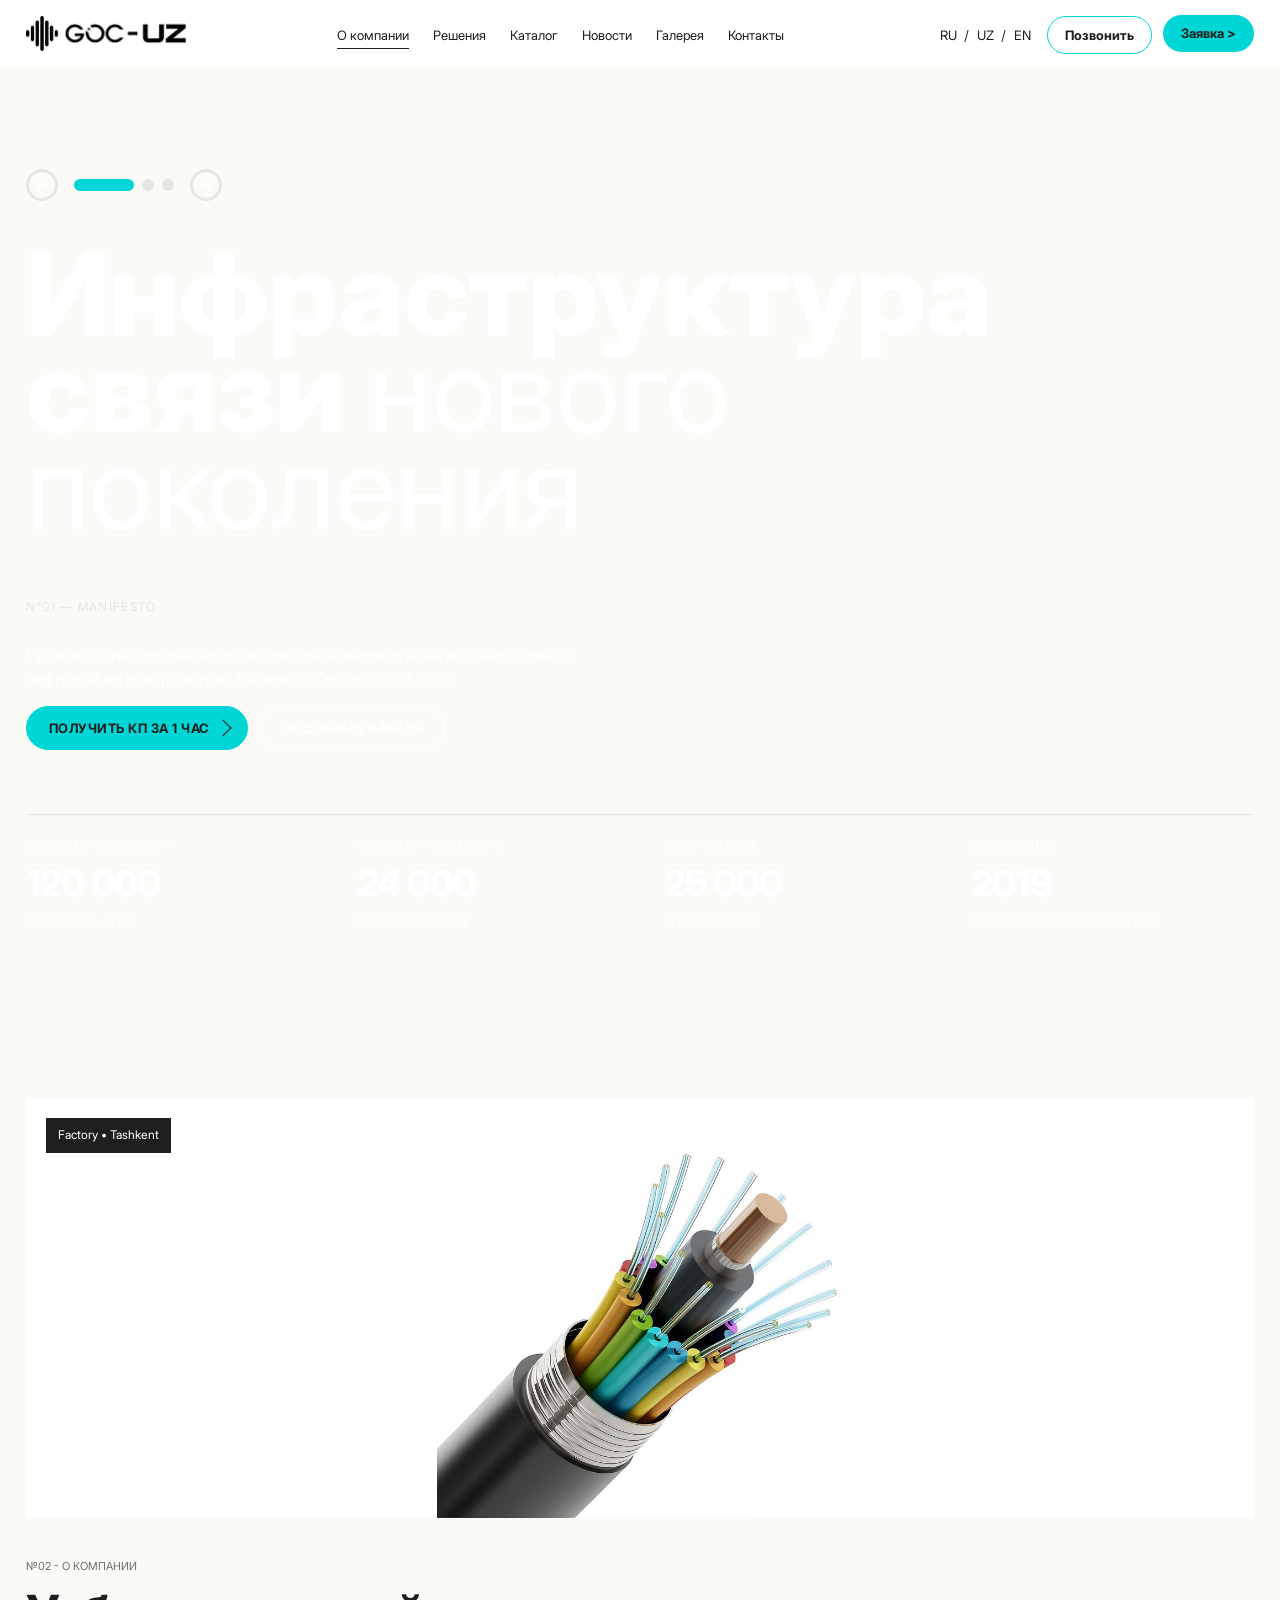
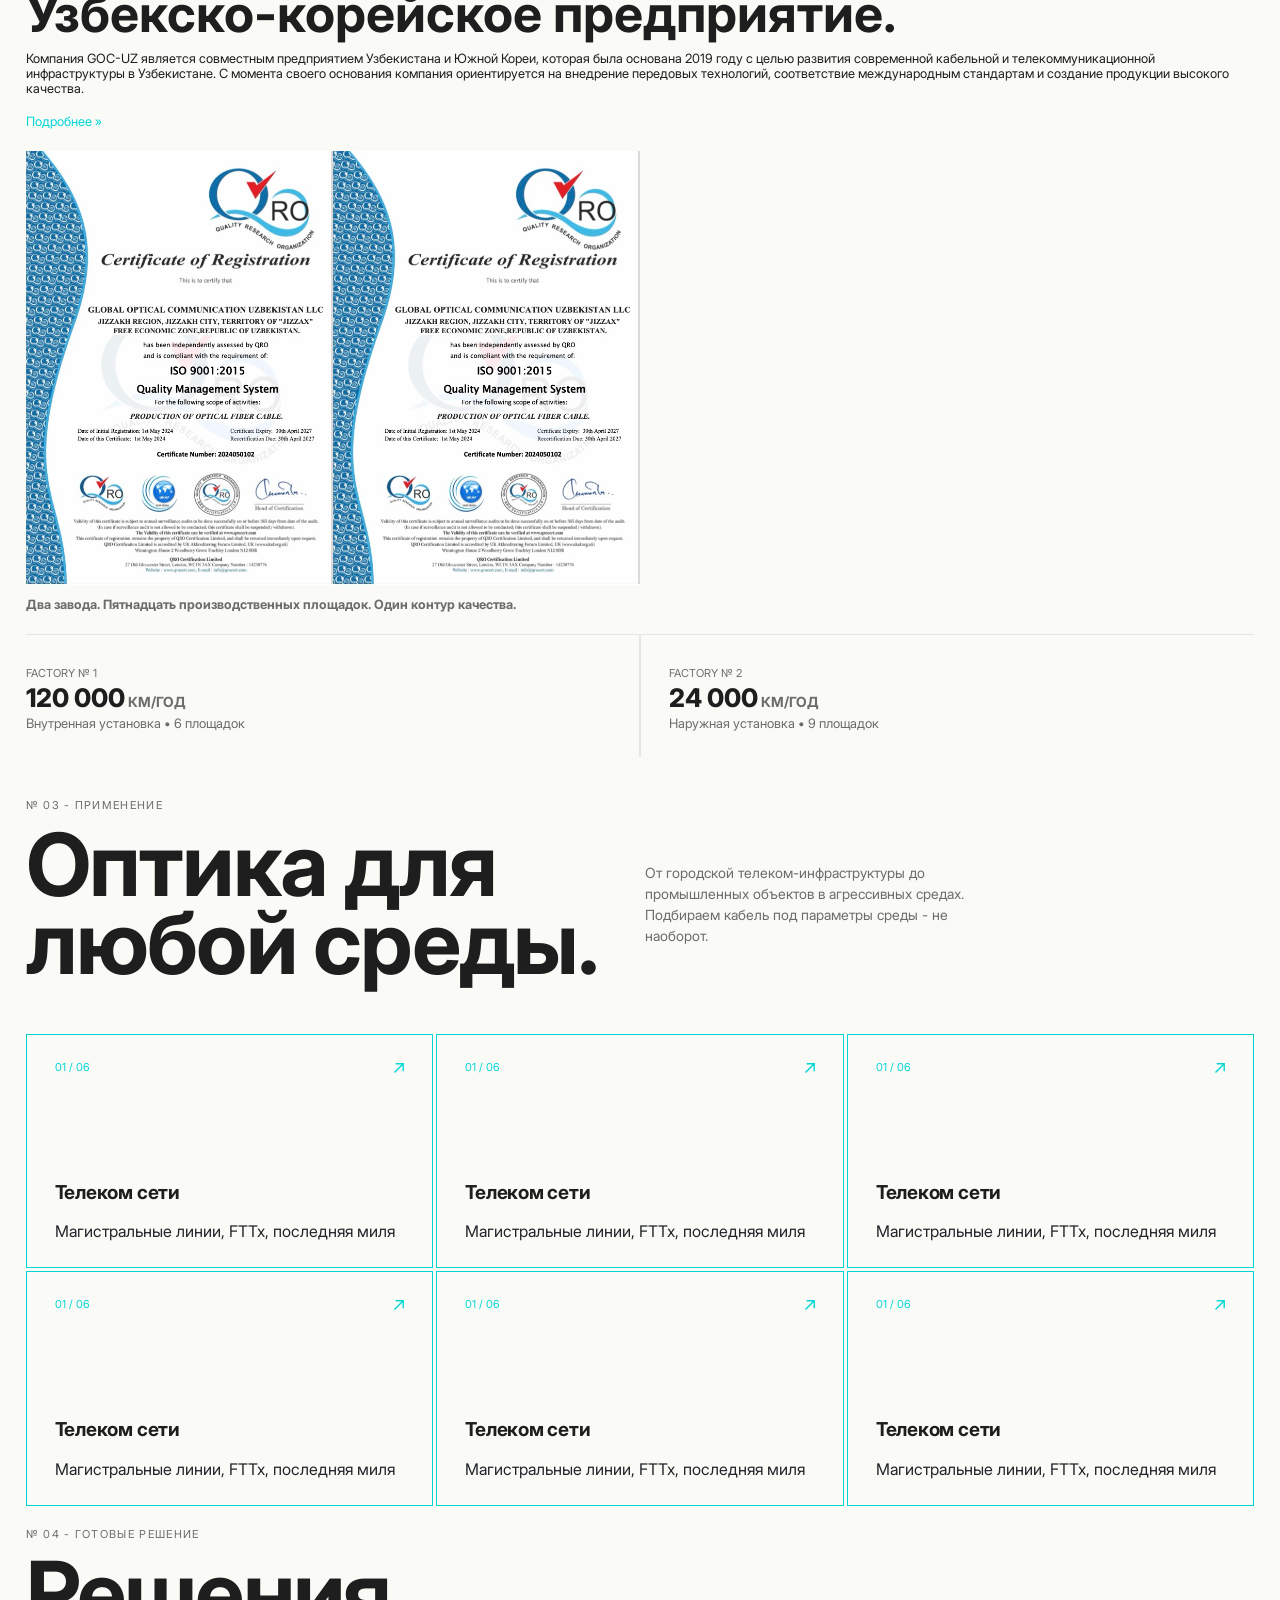
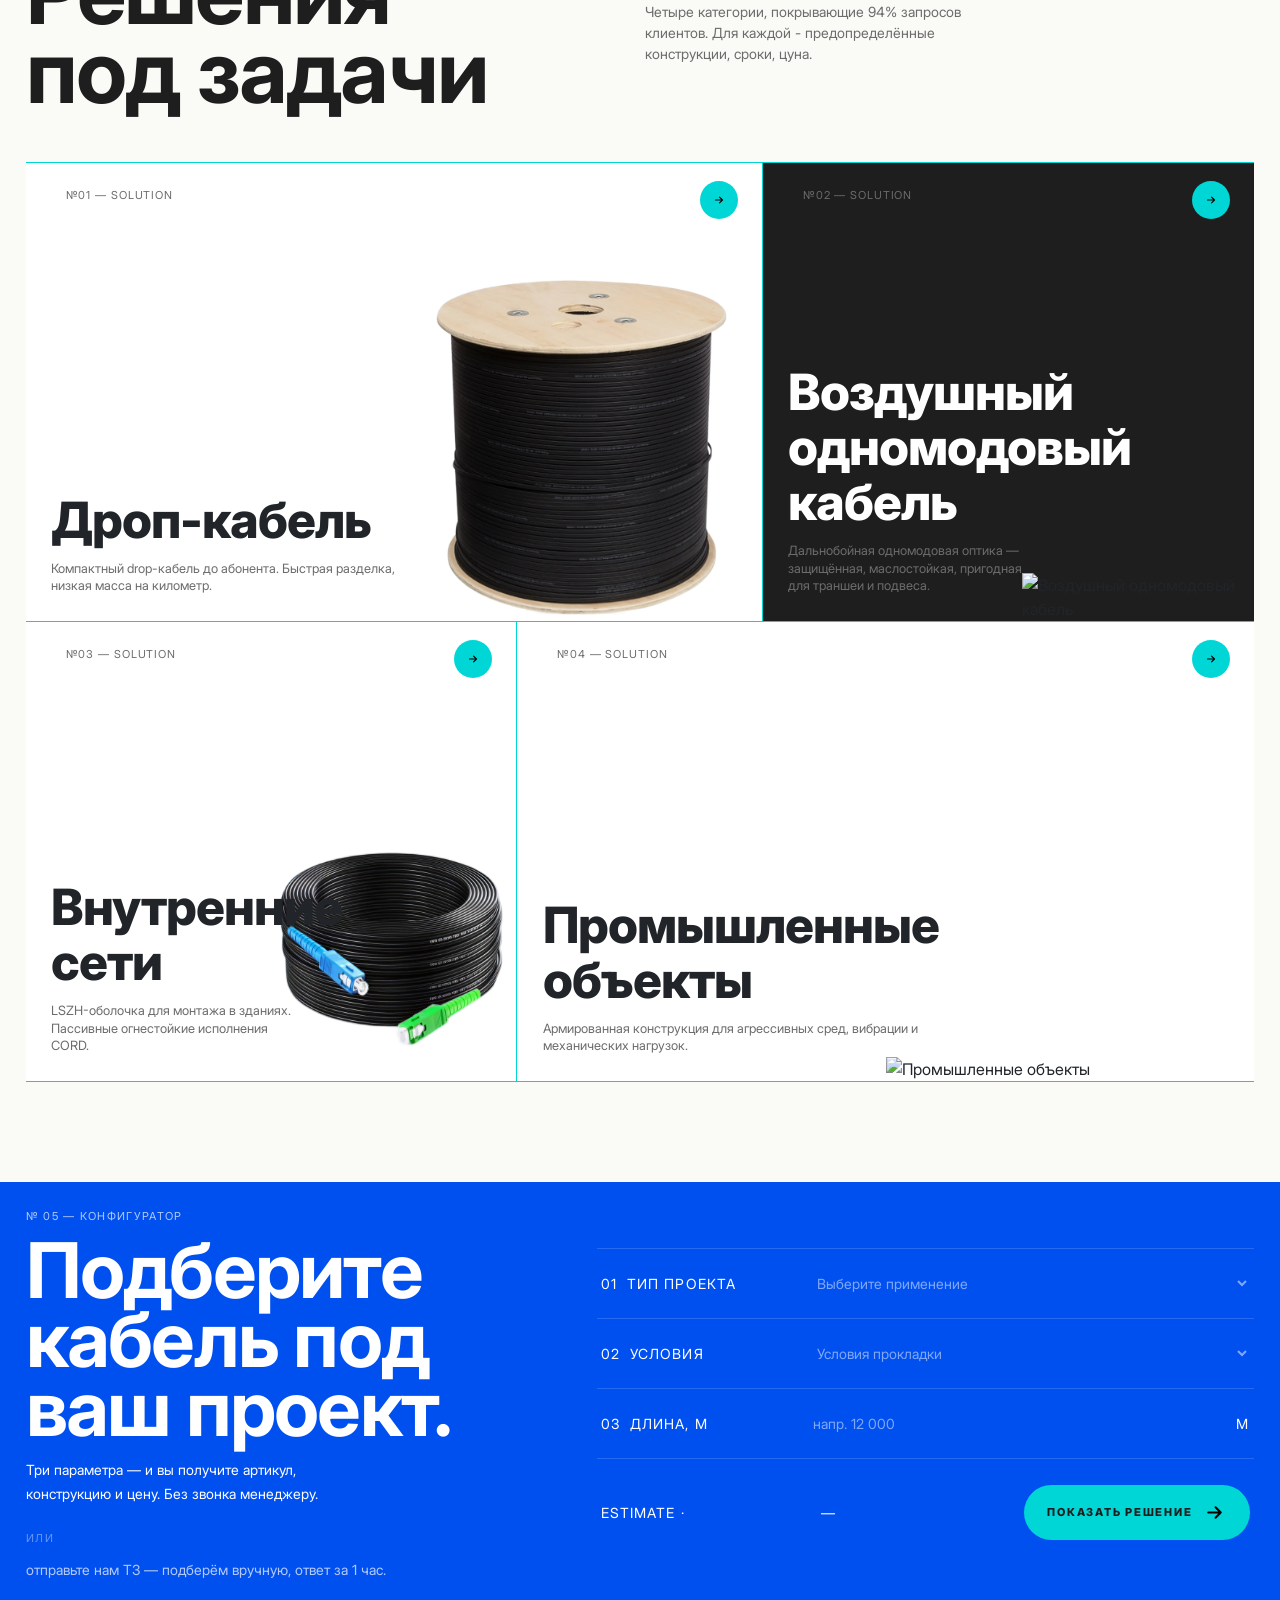
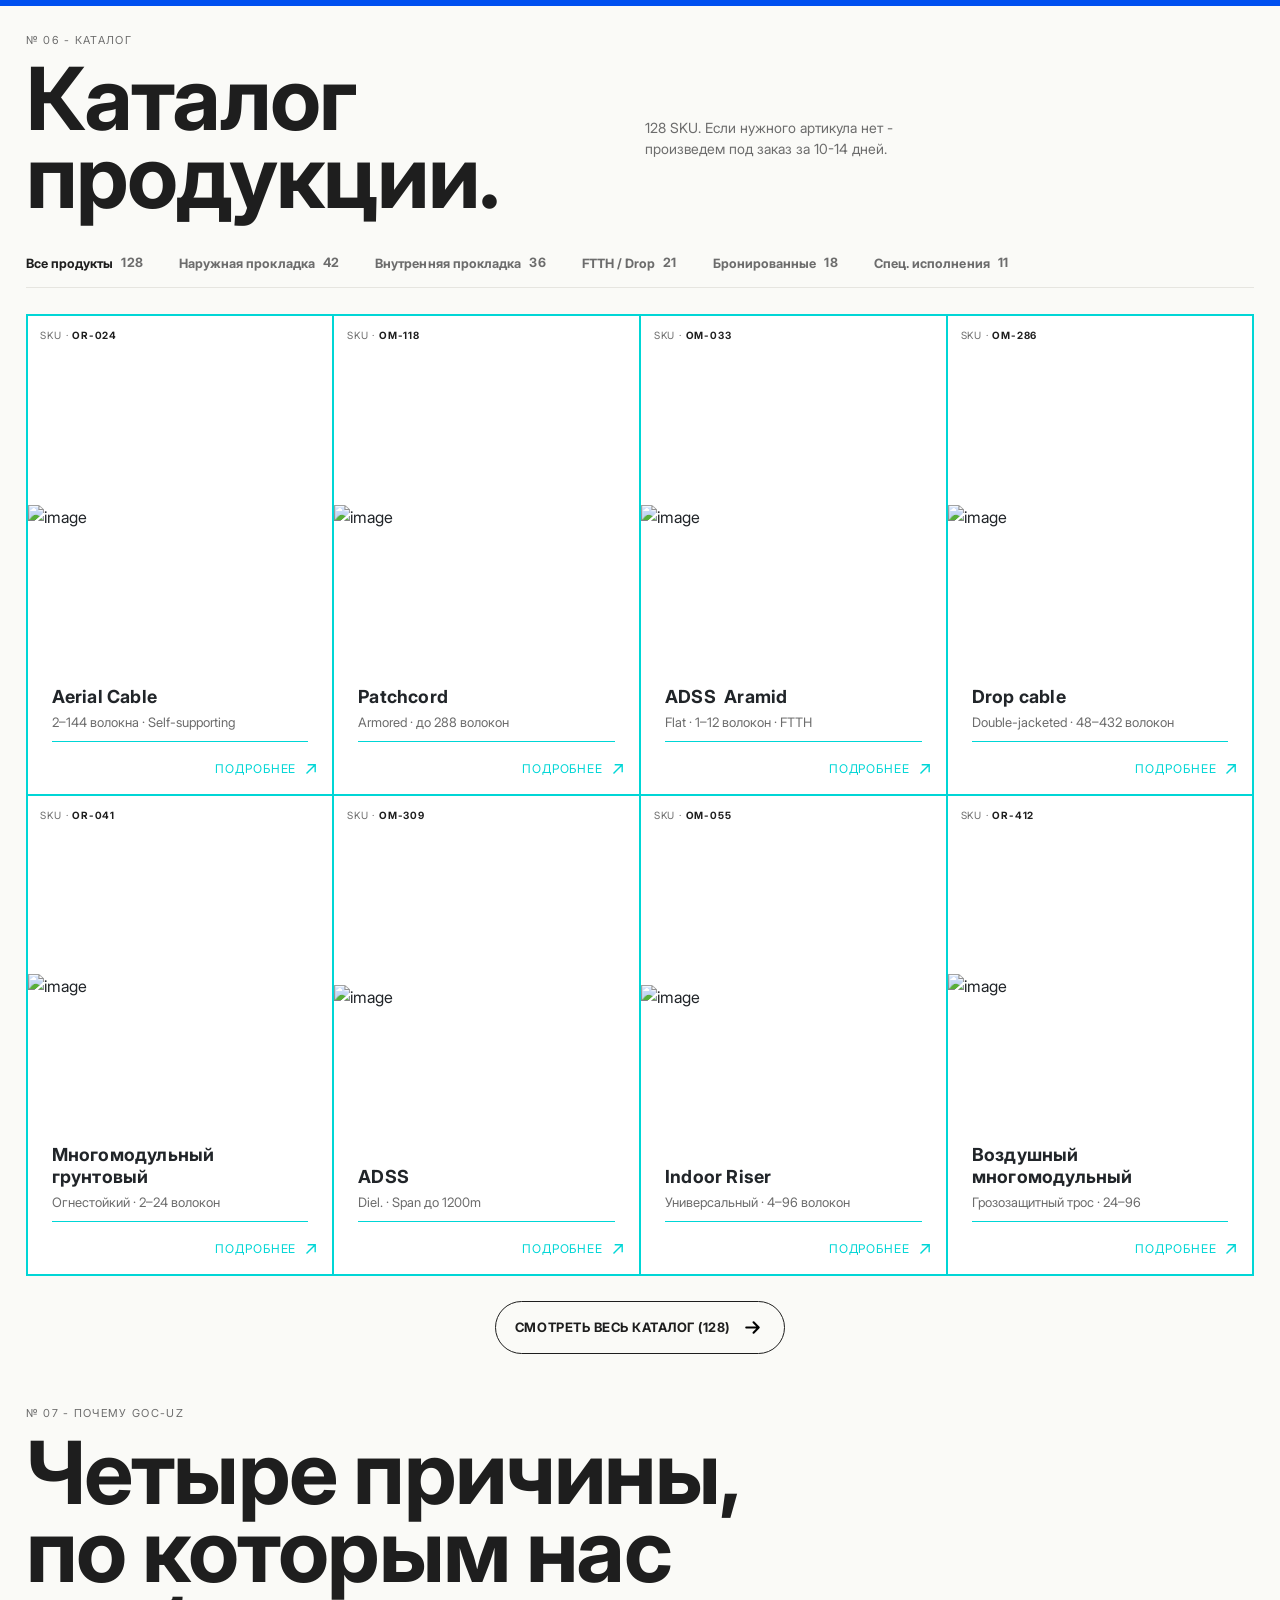
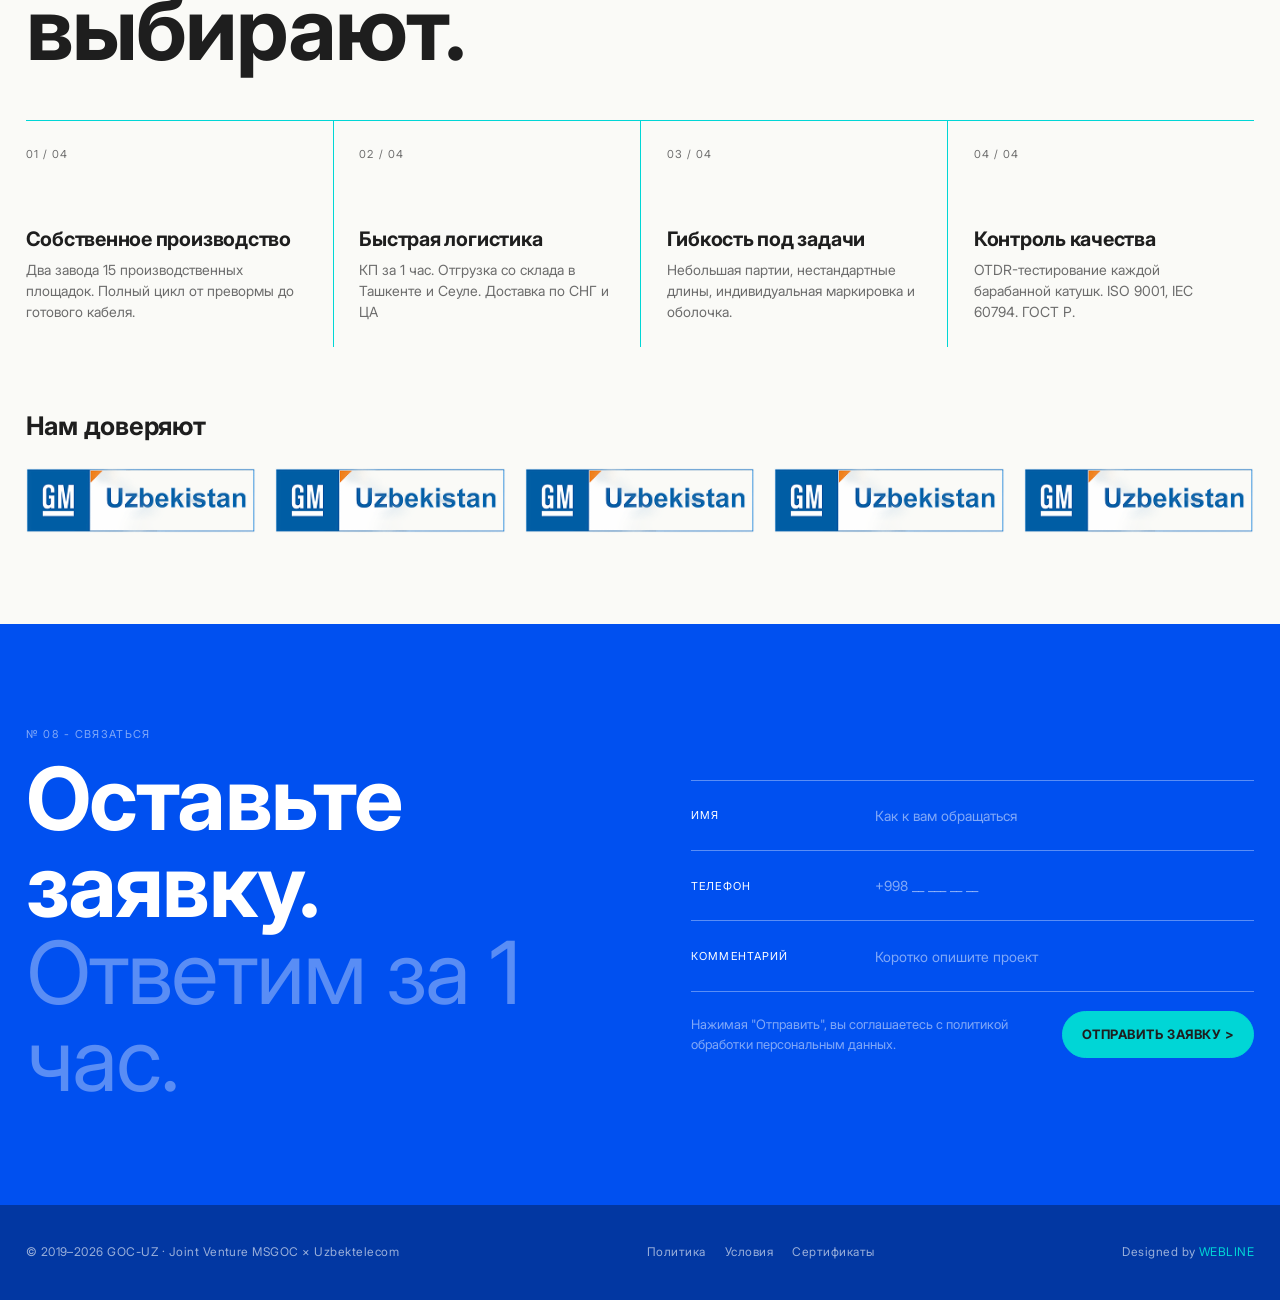
==== commit 10f319fe: "copyright finished" ====
--- a/index.html
+++ b/index.html
@@ -1117,24 +1117,66 @@
                     <form>
                       <div class="item">
                         <label class="field-label" for="name">Имя</label>
-                        <input class="field-input" id="name" type="text" placeholder="Как к вам обращаться" />
+                        <input
+                          class="field-input"
+                          id="name"
+                          type="text"
+                          placeholder="Как к вам обращаться"
+                        />
                       </div>
                       <div class="item">
                         <label class="field-label" for="phone">Телефон</label>
-                        <input class="field-input" id="phone" type="tel" placeholder="+998 __ ___ __ __" />
+                        <input
+                          class="field-input"
+                          id="phone"
+                          type="tel"
+                          placeholder="+998 __ ___ __ __"
+                        />
                       </div>
                       <div class="item">
-                        <label class="field-label" for="comment">Комментарий</label>
-                        <input class="field-input" id="comment" type="text" placeholder="Коротко опишите проект" />
+                        <label class="field-label" for="comment"
+                          >Комментарий</label
+                        >
+                        <input
+                          class="field-input"
+                          id="comment"
+                          type="text"
+                          placeholder="Коротко опишите проект"
+                        />
                       </div>
                       <div class="item">
-                        <p>Нажимая "Отправить", вы соглашаетесь с политикой обработки персональным данных.</p>
-                        <button class="footer-send-btn">Отправить заявку ></button>
+                        <p>
+                          Нажимая "Отправить", вы соглашаетесь с политикой
+                          обработки персональным данных.
+                        </p>
+                        <button class="footer-send-btn">
+                          Отправить заявку >
+                        </button>
                       </div>
                     </form>
                   </div>
                 </div>
               </div>
+            </div>
+          </div>
+        </div>
+      </section>
+
+      <section class="copyright-container">
+        <div class="container">
+          <div class="copyright-wrapper">
+            <div class="copyright">
+              <p>© 2019–2026 GOC-UZ · Joint Venture MSGOC × Uzbektelecom</p>
+            </div>
+
+            <div class="useful-links">
+              <a href="#">Политика</a>
+              <a href="#">Условия</a>
+              <a href="#">Сертификаты</a>
+            </div>
+
+            <div class="developed-by">
+              <p>Designed by <a href="https://webline.uz/">WEBLINE</a></p>
             </div>
           </div>
         </div>
--- a/assets/css/main.css
+++ b/assets/css/main.css
@@ -1545,4 +1545,50 @@
   background-color: var(--white-color);
   border-color: var(--white-color);
 }
+
+.copyright-container {
+  background-color: rgba(2, 55, 162, 1);
+  padding: clamp(20px, 3vw, 40px) 0;
+}
+.copyright-container .copyright-wrapper {
+  display: flex;
+  justify-content: space-between;
+  align-items: center;
+  flex-wrap: wrap;
+  gap: 10px;
+}
+.copyright-container .copyright-wrapper .copyright p {
+  font-size: 12px;
+  font-weight: 400;
+  letter-spacing: 0.48px;
+  color: rgba(255, 255, 255, 0.6);
+}
+.copyright-container .copyright-wrapper .useful-links {
+  display: flex;
+  flex-direction: row;
+  gap: clamp(10px, 1.5vw, 23px);
+}
+.copyright-container .copyright-wrapper .useful-links a {
+  font-size: 12px;
+  font-weight: 400;
+  letter-spacing: 0.48px;
+  color: rgba(255, 255, 255, 0.6);
+  transition: all 0.3s ease-in-out;
+}
+.copyright-container .copyright-wrapper .useful-links a:hover {
+  color: var(--aqua-color);
+}
+.copyright-container .copyright-wrapper .developed-by p {
+  font-size: 12px;
+  font-weight: 400;
+  letter-spacing: 0.48px;
+  color: rgba(255, 255, 255, 0.6);
+}
+.copyright-container .copyright-wrapper .developed-by p a {
+  color: var(--aqua-color);
+  transition: all 0.3s ease-in-out;
+}
+.copyright-container .copyright-wrapper .developed-by p a:hover {
+  color: var(--white-color);
+}
 /* FOOTER SECTION END */
--- a/assets/css/responsive.css
+++ b/assets/css/responsive.css
@@ -329,6 +329,10 @@
   .reason-partner-wrapper .partner-items-wrapper {
     grid-template-columns: repeat(1, 1fr);
   }
+  .copyright-container .copyright-wrapper {
+    flex-direction: column;
+    text-align: center;
+  }
 }
 
 @media (max-width: 480px) {
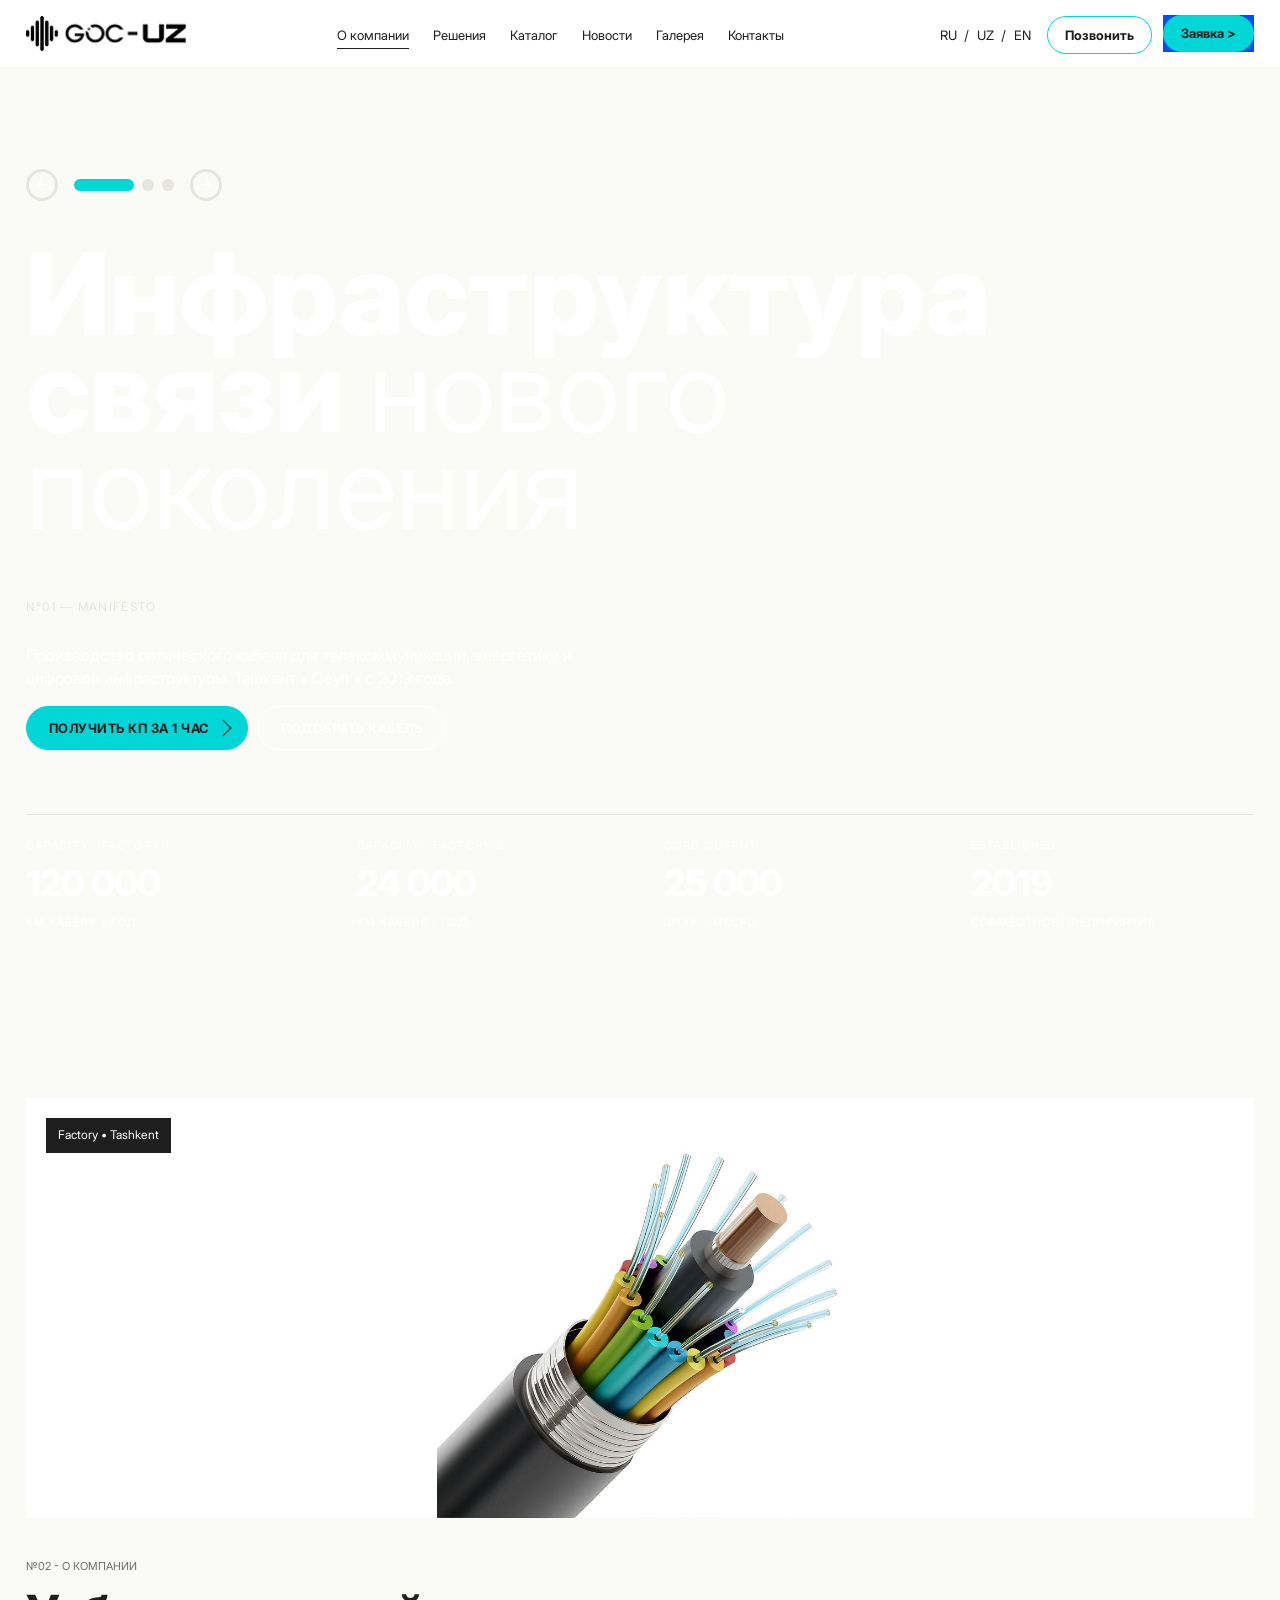
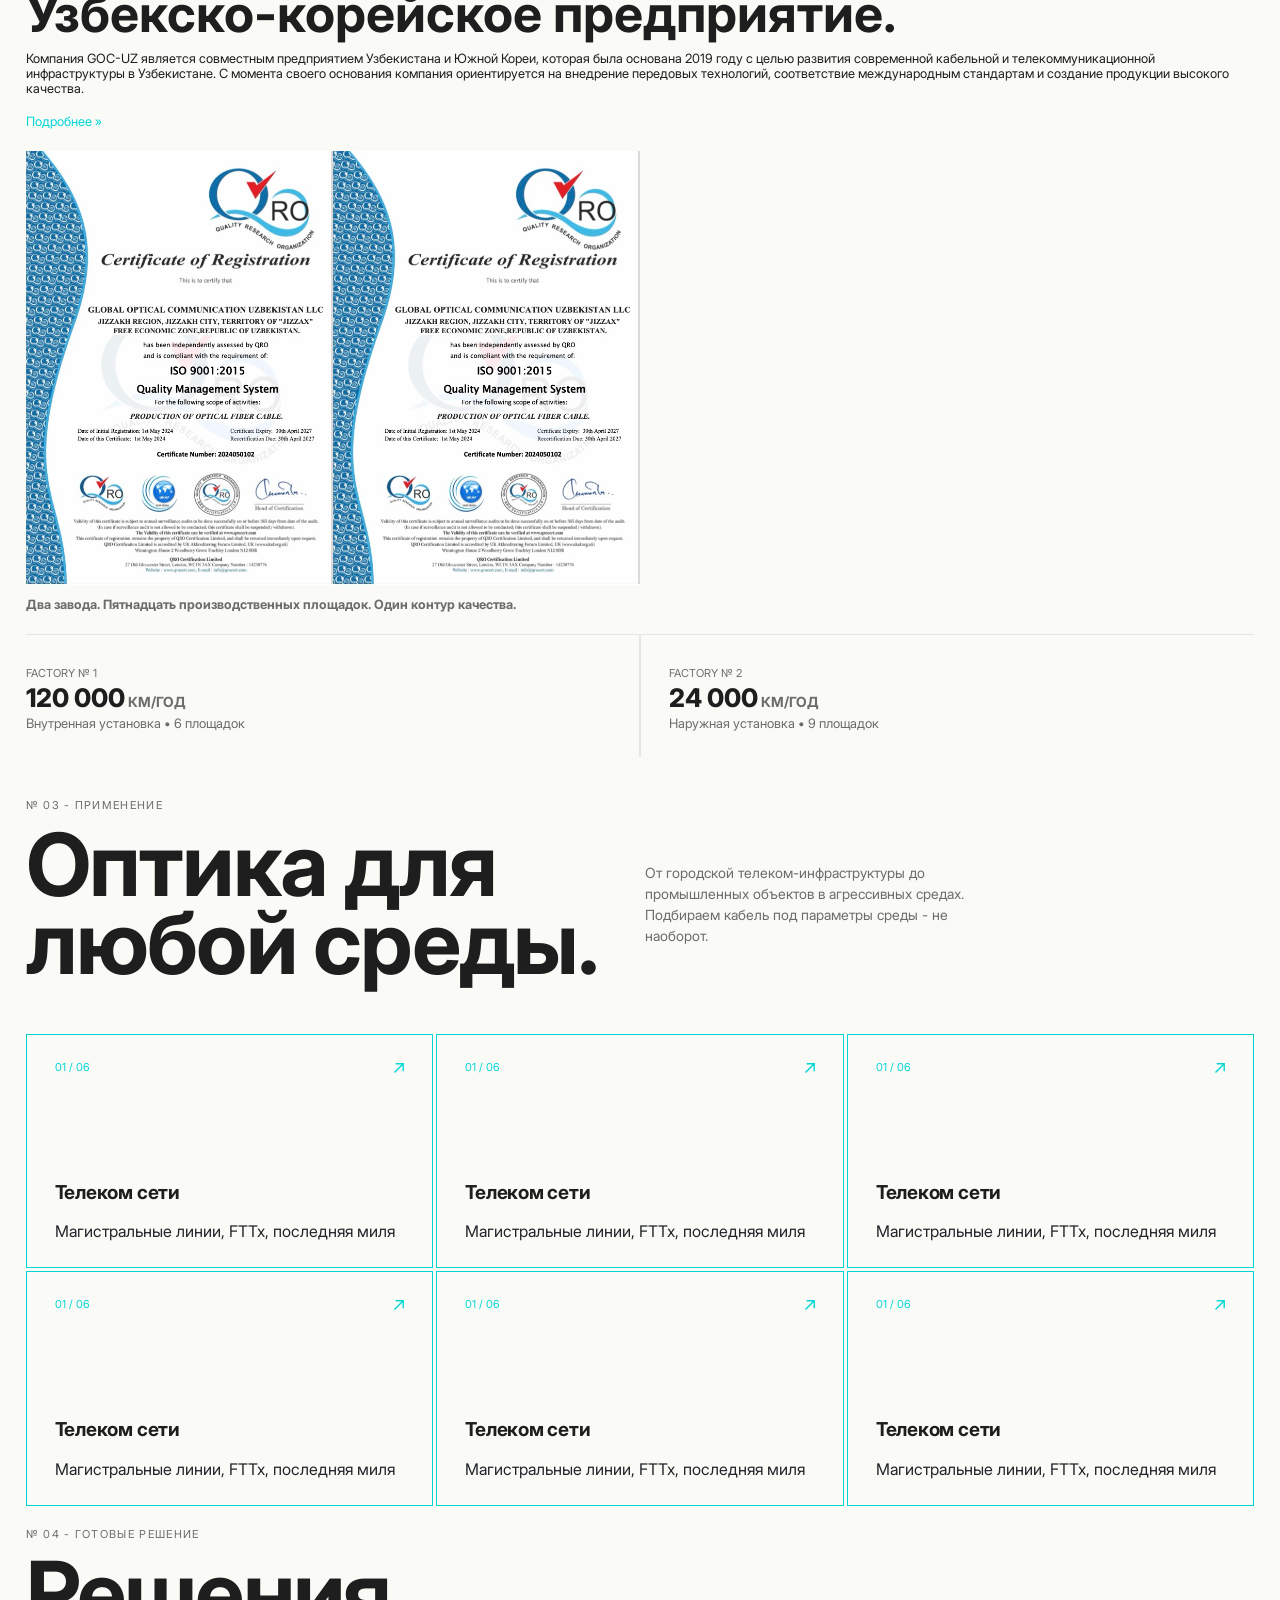
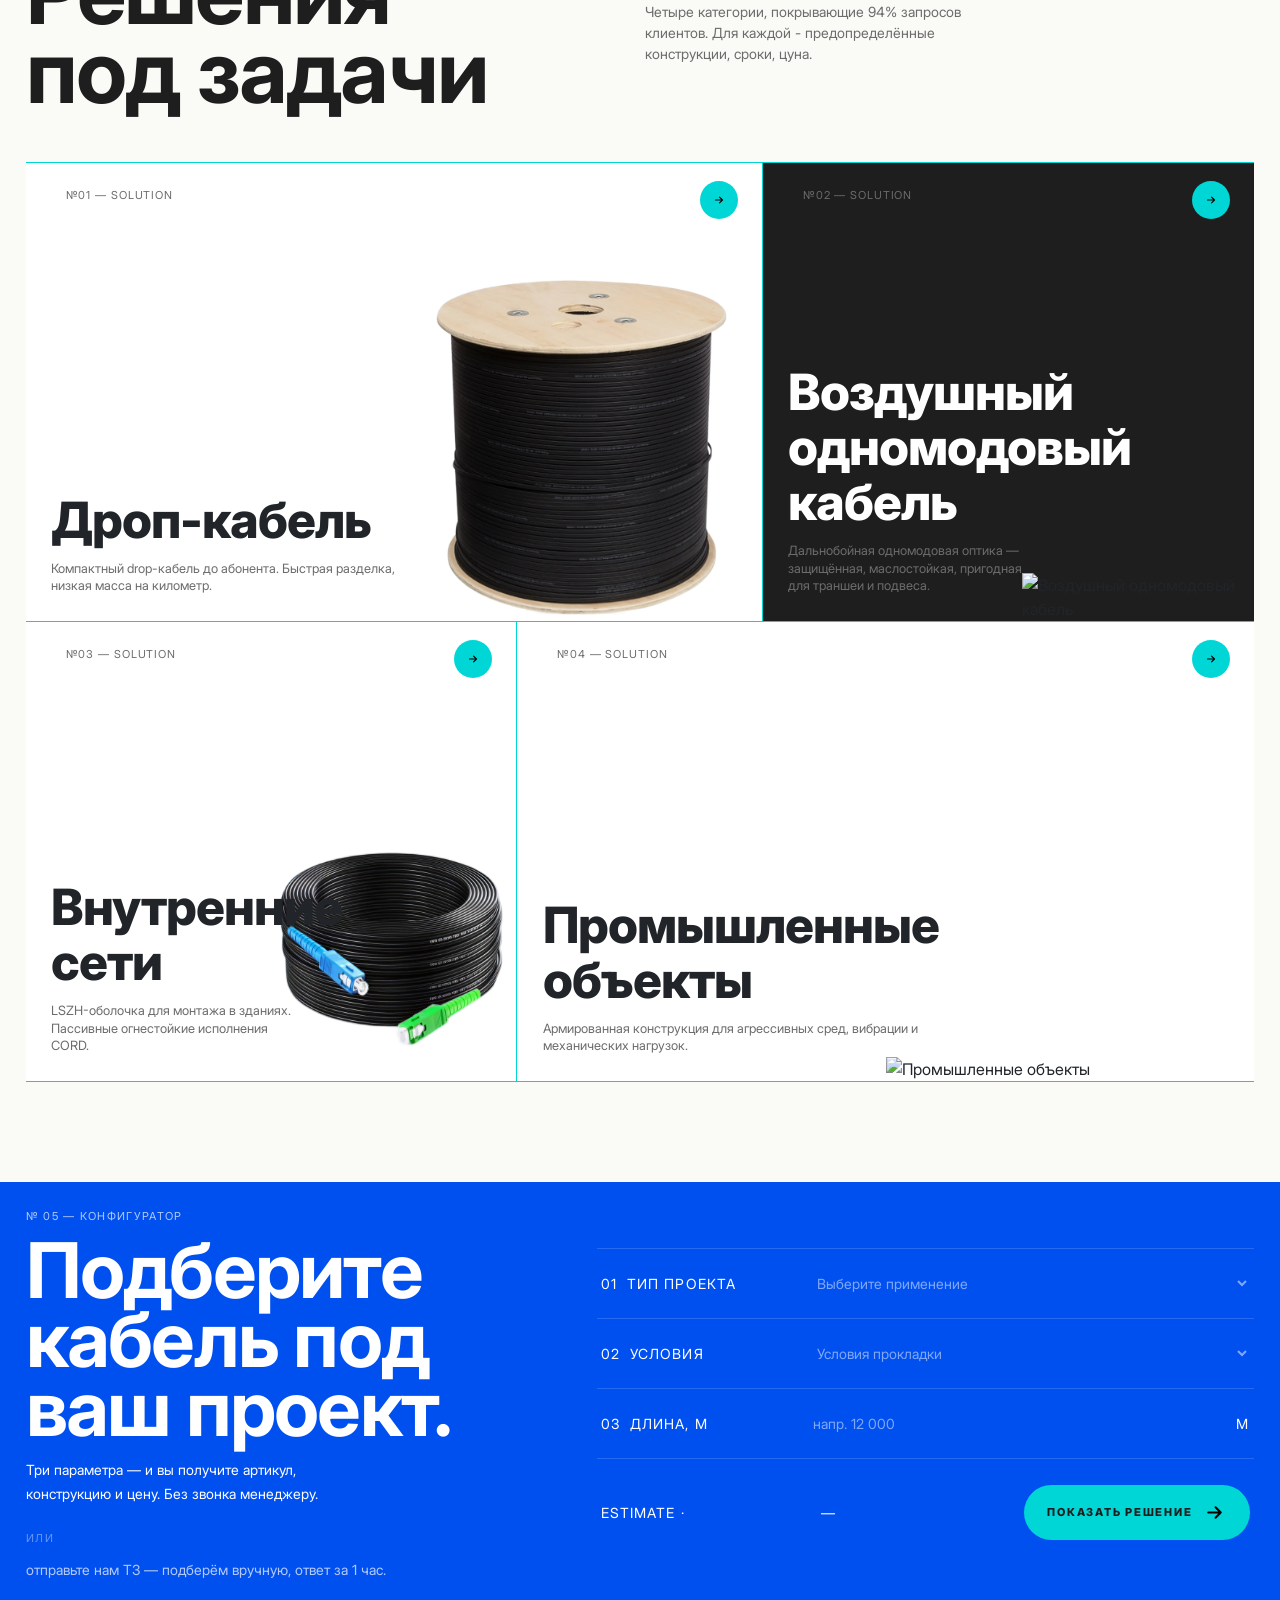
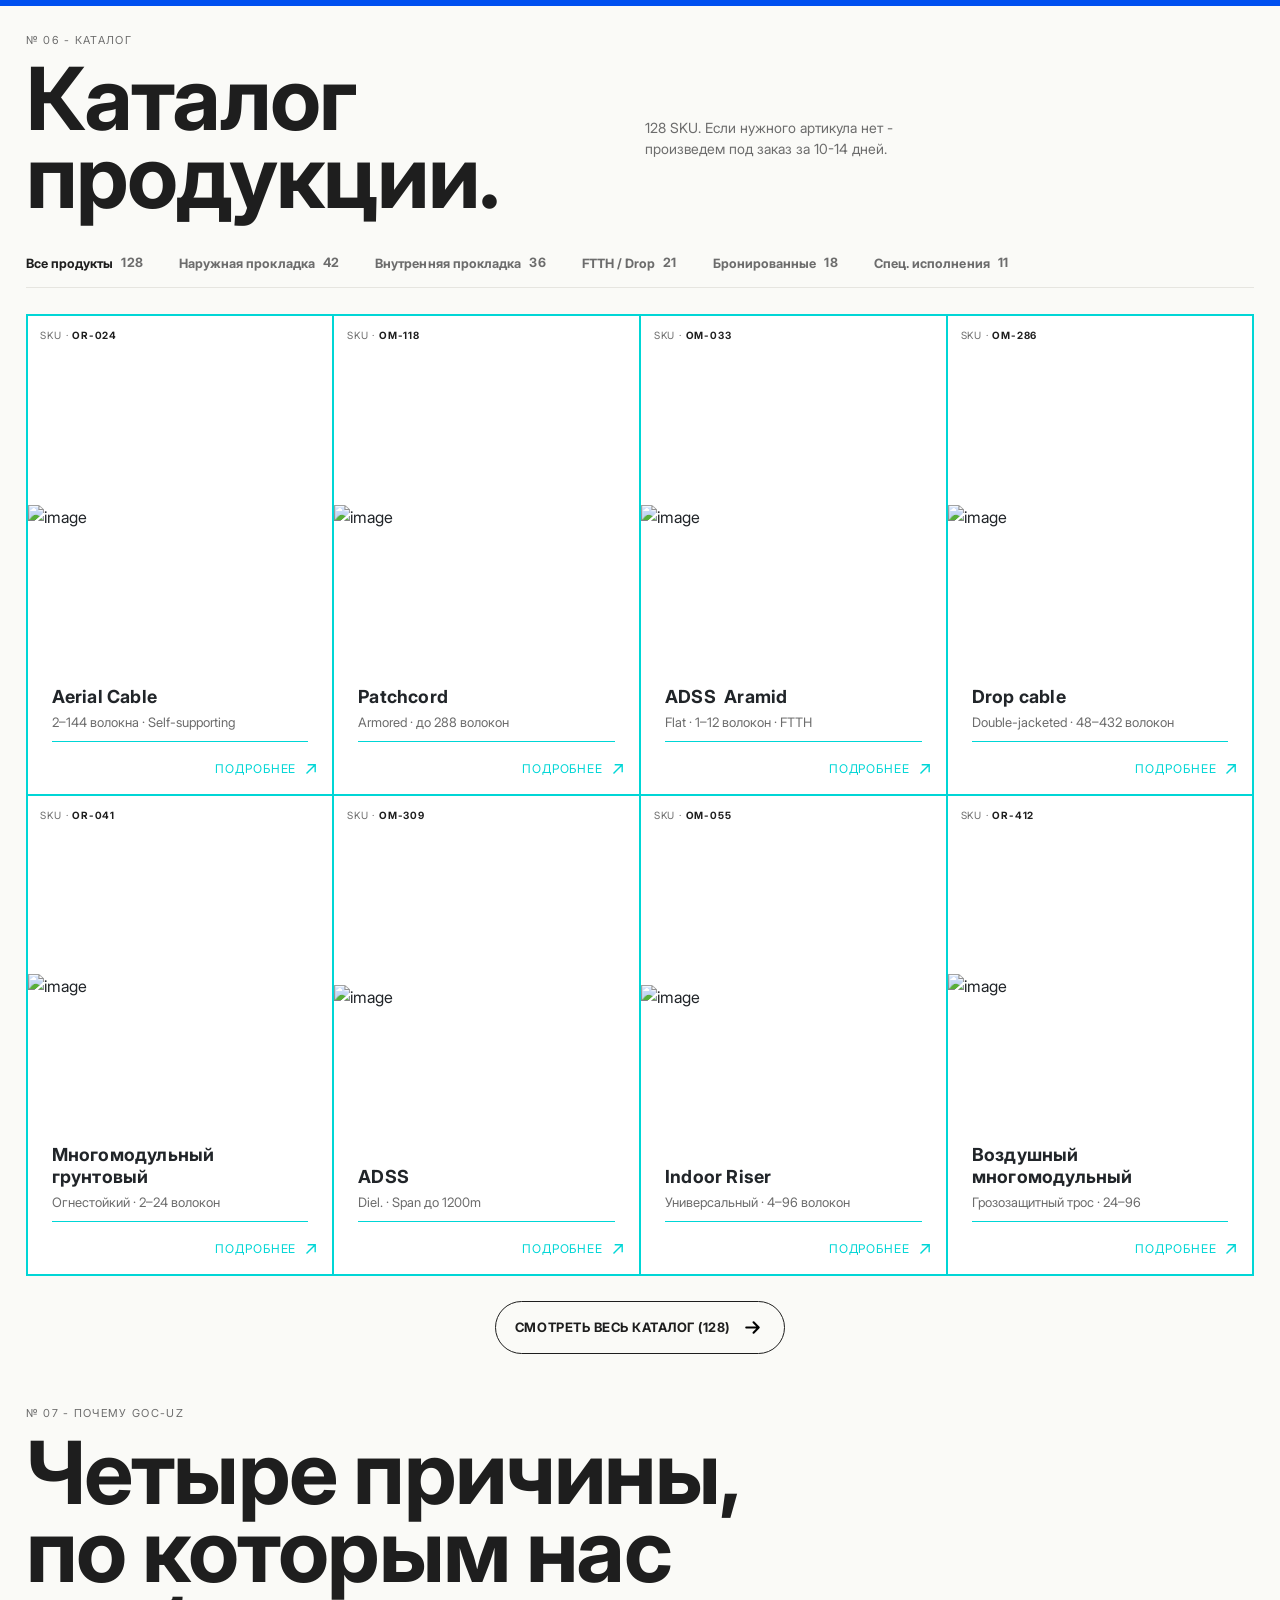
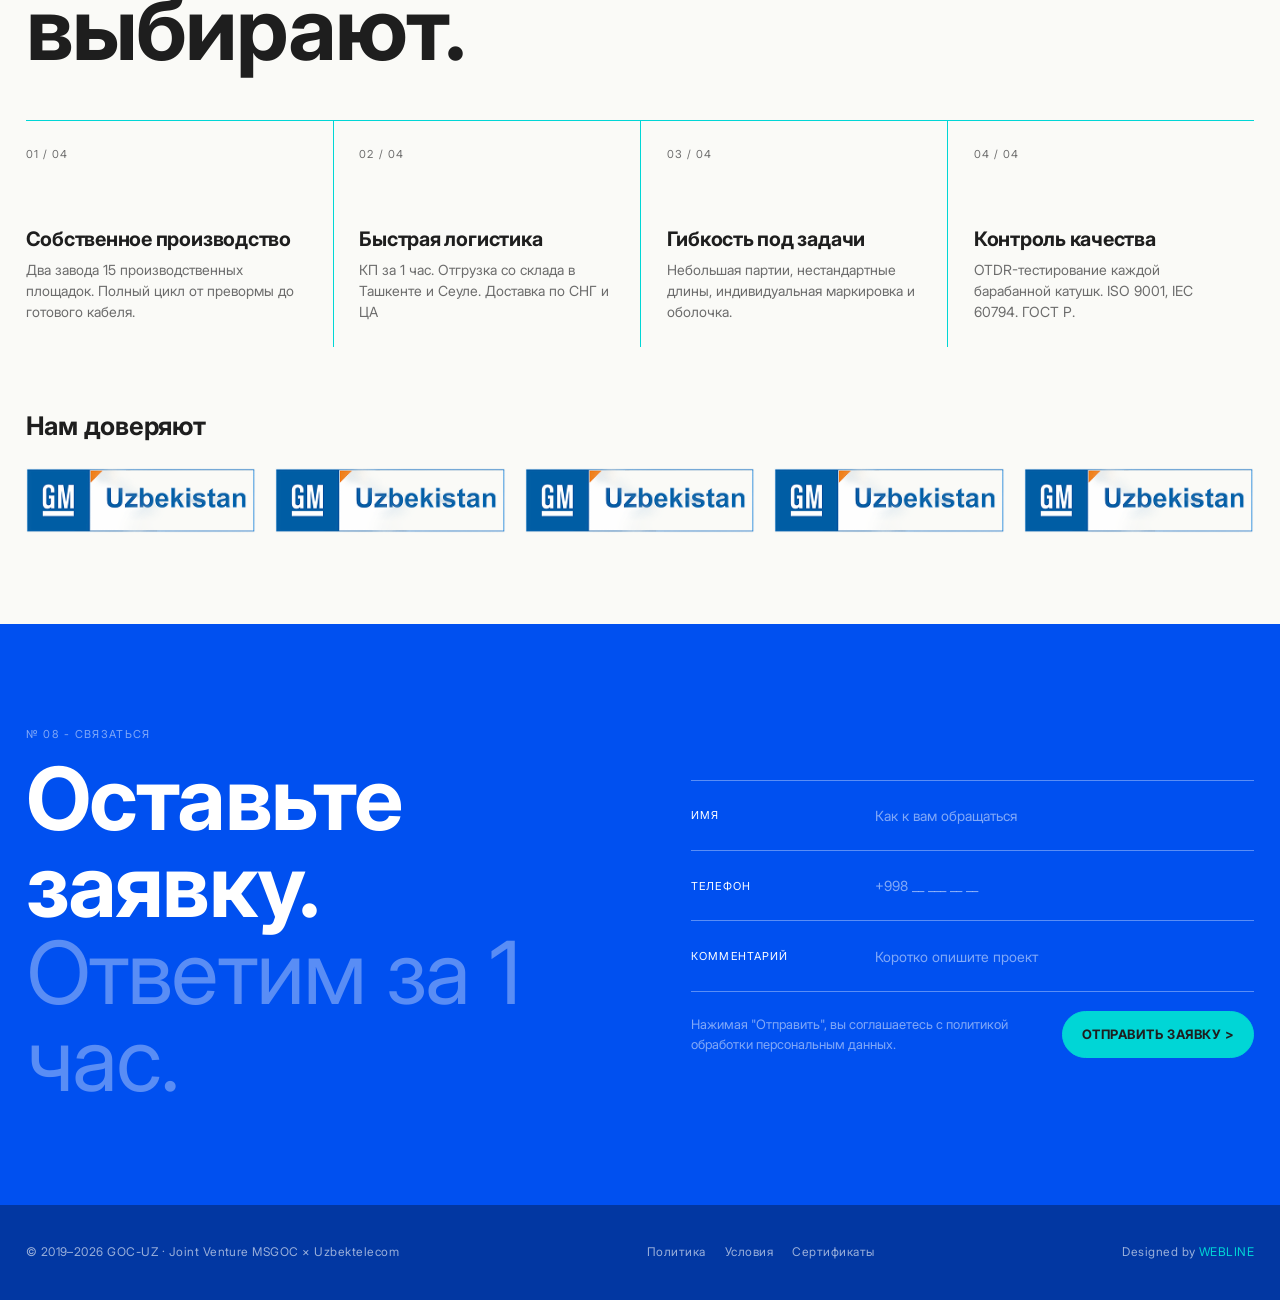
==== commit a918430a: "reload" ====
--- a/index.html
+++ b/index.html
@@ -1095,10 +1095,9 @@
           </div>
         </div>
       </section>
-    </main>
-
-    <footer>
-      <section>
+
+      <!-- Request -->
+      <section class="request-wrapper">
         <div class="container">
           <div class="catalog-wrapper">
             <div class="layout-section">
@@ -1161,7 +1160,9 @@
           </div>
         </div>
       </section>
-
+    </main>
+
+    <footer>
       <section class="copyright-container">
         <div class="container">
           <div class="copyright-wrapper">
--- a/assets/css/main.css
+++ b/assets/css/main.css
@@ -1395,22 +1395,21 @@
 /* Reason section end */
 
 /* FOOTER SECTION START */
-footer section {
+.request-wrapper {
   background-color: var(--blue-color);
 }
-footer section .catalog-wrapper {
+.request-wrapper .catalog-wrapper {
   padding: clamp(60px, 8vw, 120px) 88px;
 }
-footer section .layout-section .section-enter-header {
+.request-wrapper .layout-section .section-enter-header {
   color: rgba(255, 255, 255, 0.5);
 }
 
-footer section .layout-section .section-enter-description {
+.request-wrapper .layout-section .section-enter-description {
   gap: clamp(60px, 8vw, 120px);
 }
 
-footer
-  section
+.request-wrapper
   .layout-section
   .section-enter-description
   .section-enter-left
@@ -1418,8 +1417,7 @@
   line-height: 1;
   color: var(--white-color);
 }
-footer
-  section
+.request-wrapper
   .layout-section
   .section-enter-description
   .section-enter-left
@@ -1429,8 +1427,7 @@
   color: rgba(255, 255, 255, 0.35);
 }
 
-footer
-  section
+.request-wrapper
   .section-enter-description
   .section-enter-right
   .form-wrapper
@@ -1444,8 +1441,7 @@
   padding: clamp(10px, 1.5vw, 20px) 0;
 }
 
-footer
-  section
+.request-wrapper
   .section-enter-description
   .section-enter-right
   .form-wrapper
@@ -1454,8 +1450,7 @@
   justify-content: space-between;
 }
 
-footer
-  section
+.request-wrapper
   .section-enter-description
   .section-enter-right
   .form-wrapper
@@ -1470,8 +1465,7 @@
   width: 25%;
 }
 
-footer
-  section
+.request-wrapper
   .section-enter-description
   .section-enter-right
   .form-wrapper
@@ -1486,8 +1480,7 @@
   color: rgba(255, 255, 255, 0.5);
   padding: 5px;
 }
-footer
-  section
+.request-wrapper
   .section-enter-description
   .section-enter-right
   .form-wrapper
@@ -1498,8 +1491,7 @@
   outline: none;
 }
 
-footer
-  section
+.request-wrapper
   .section-enter-description
   .section-enter-right
   .form-wrapper
@@ -1512,8 +1504,7 @@
   color: rgba(255, 255, 255, 0.5);
 }
 
-footer
-  section
+.request-wrapper
   .section-enter-description
   .section-enter-right
   .form-wrapper
@@ -1534,8 +1525,7 @@
     color 0.2s ease;
 }
 
-footer
-  section
+.request-wrapper
   .section-enter-description
   .section-enter-right
   .form-wrapper
@@ -1556,6 +1546,7 @@
   align-items: center;
   flex-wrap: wrap;
   gap: 10px;
+  padding: 0 88px;
 }
 .copyright-container .copyright-wrapper .copyright p {
   font-size: 12px;
--- a/assets/css/responsive.css
+++ b/assets/css/responsive.css
@@ -41,8 +41,11 @@
   .catalog-wrapper {
     padding: clamp(20px, 2vw, 32px) 0;
   }
-  footer section .catalog-wrapper {
+  .request-wrapper .catalog-wrapper {
     padding: clamp(60px, 8vw, 120px) 0;
+  }
+  .copyright-container .copyright-wrapper {
+    padding: 0;
   }
 }
 
@@ -77,7 +80,7 @@
     display: grid;
     grid-template-columns: repeat(3, 1fr);
   }
-  footer section .layout-section .section-enter-description {
+  .request-wrapper .layout-section .section-enter-description {
     grid-template-columns: repeat(1, 1fr);
   }
 }
@@ -333,6 +336,14 @@
     flex-direction: column;
     text-align: center;
   }
+  .request-wrapper
+    .section-enter-description
+    .section-enter-right
+    .form-wrapper
+    form
+    .item:last-child {
+    flex-direction: column;
+  }
 }
 
 @media (max-width: 480px) {
@@ -346,8 +357,7 @@
   .cell__title {
     font-size: 20px;
   }
-  footer
-    section
+  .request-wrapper
     .section-enter-description
     .section-enter-right
     .form-wrapper
@@ -356,8 +366,7 @@
     flex-direction: column;
     gap: 5px;
   }
-  footer
-    section
+  .request-wrapper
     .section-enter-description
     .section-enter-right
     .form-wrapper
@@ -366,8 +375,7 @@
     label {
     width: 100%;
   }
-  footer
-    section
+  .request-wrapper
     .section-enter-description
     .section-enter-right
     .form-wrapper
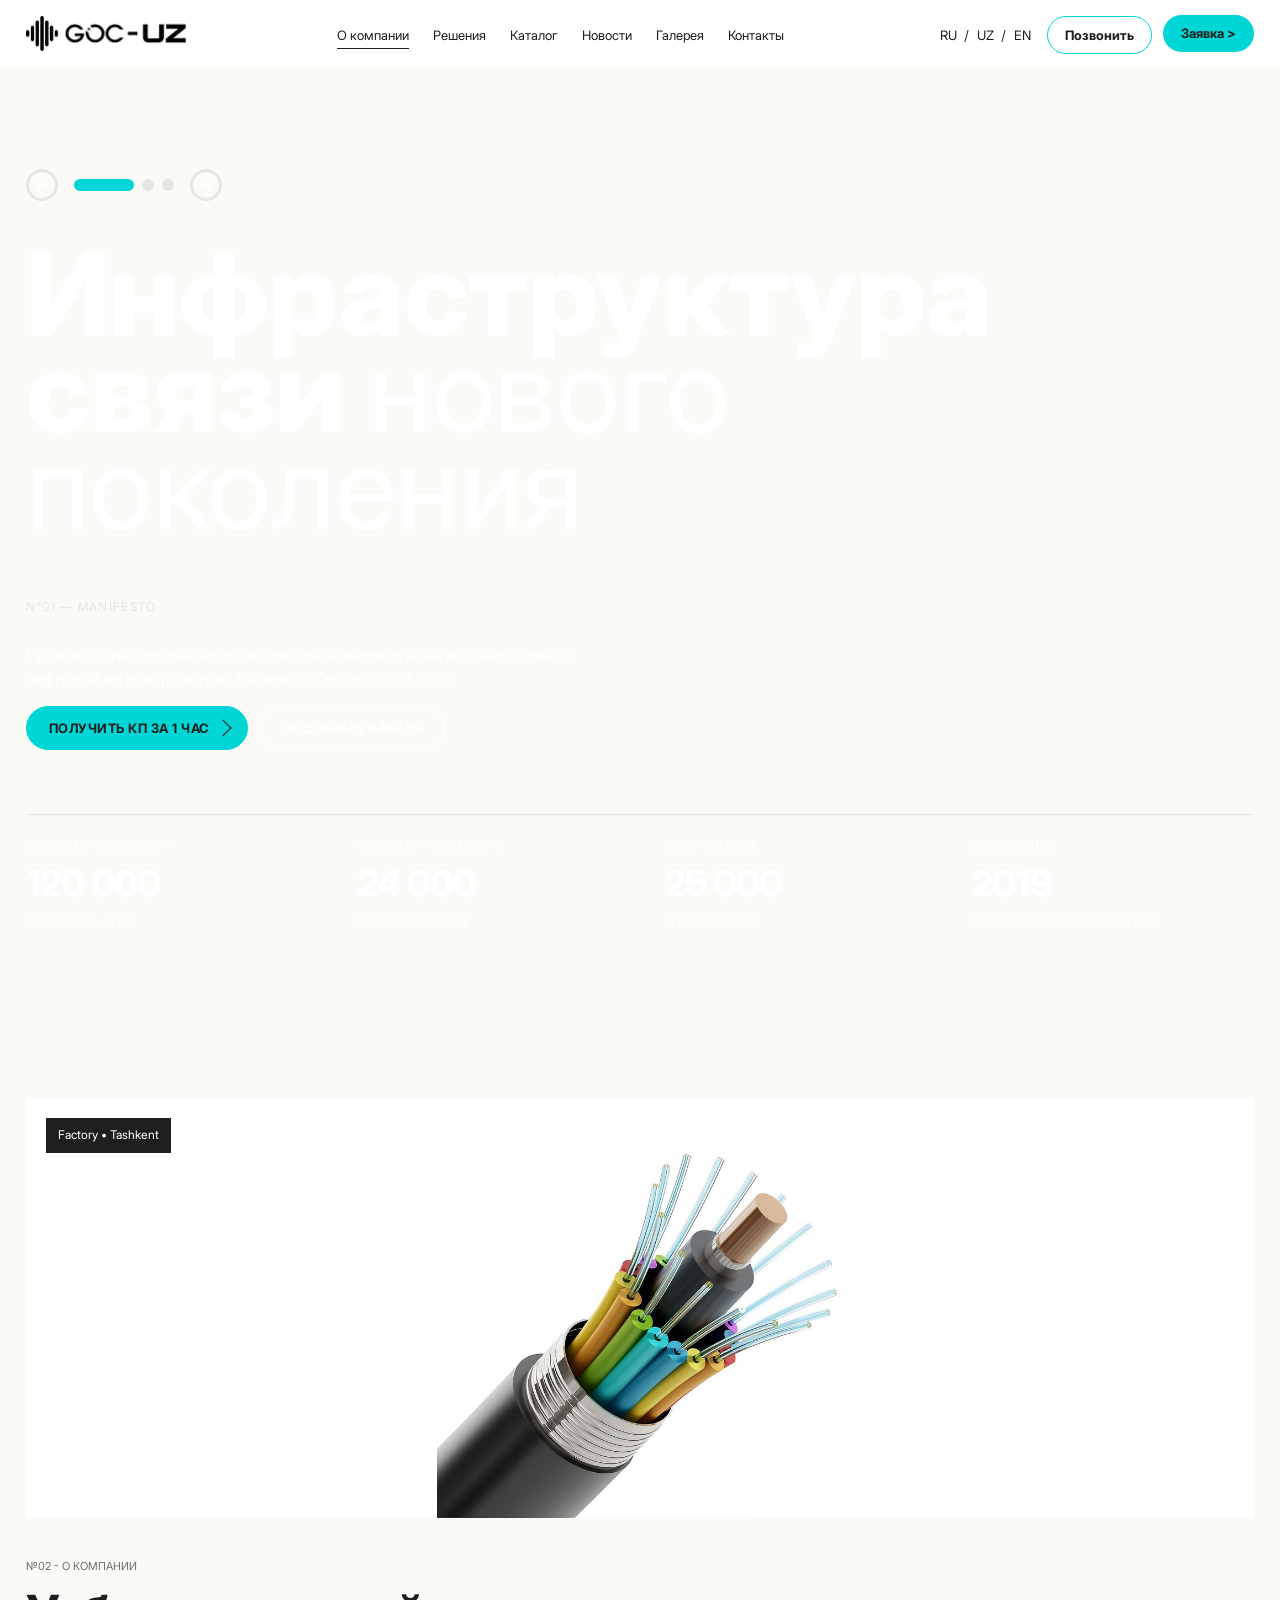
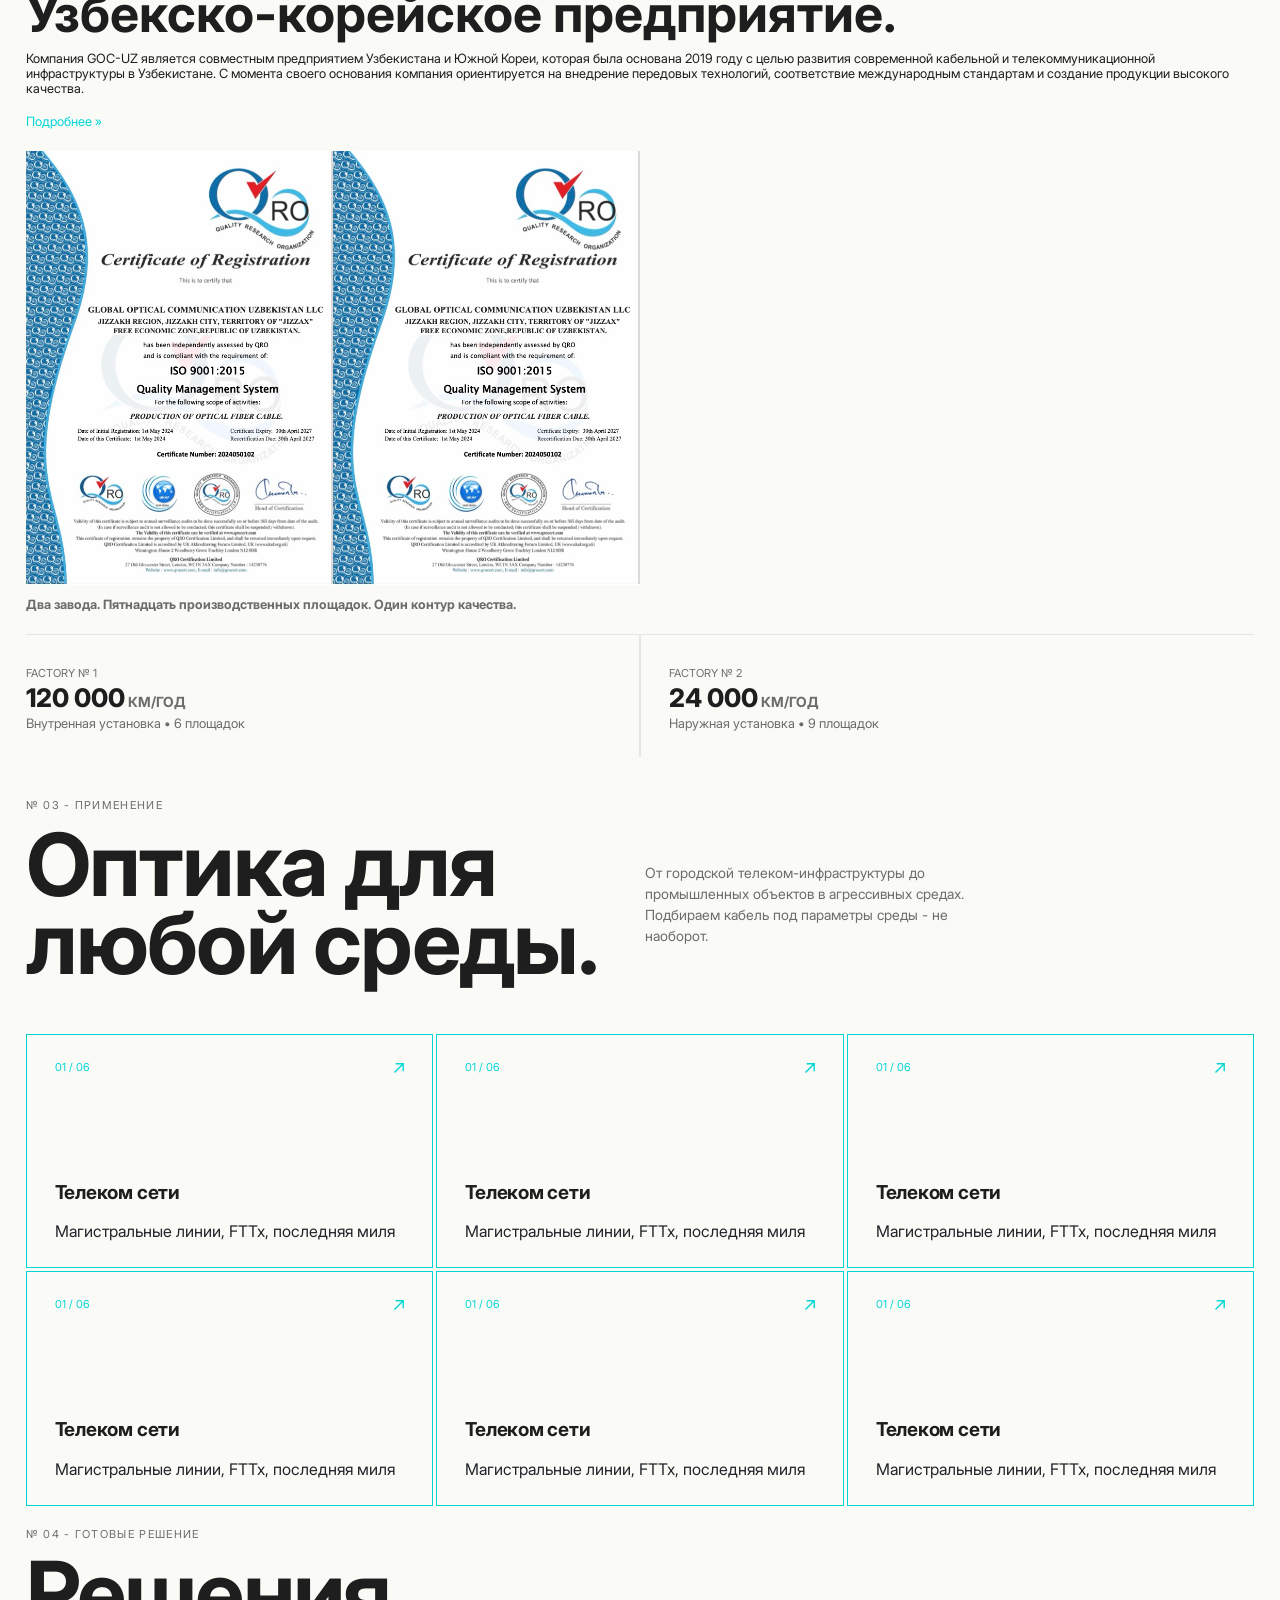
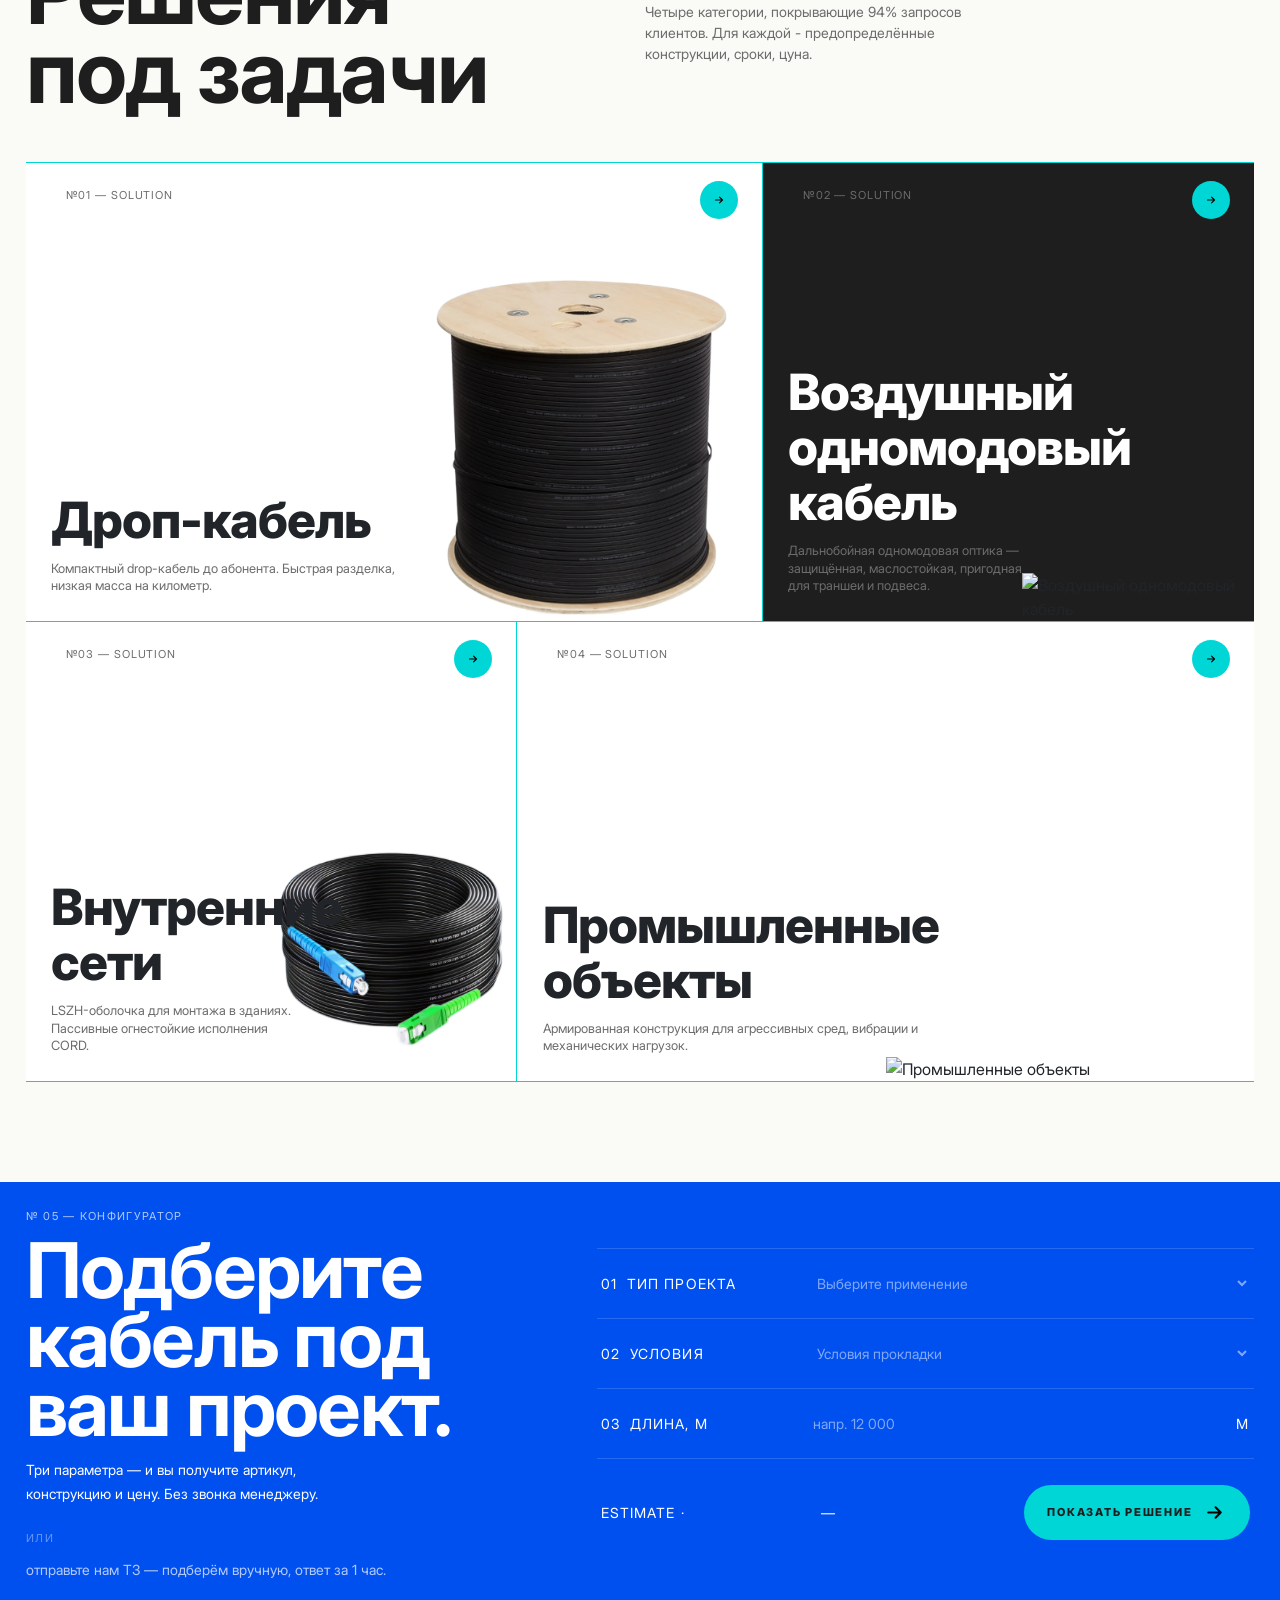
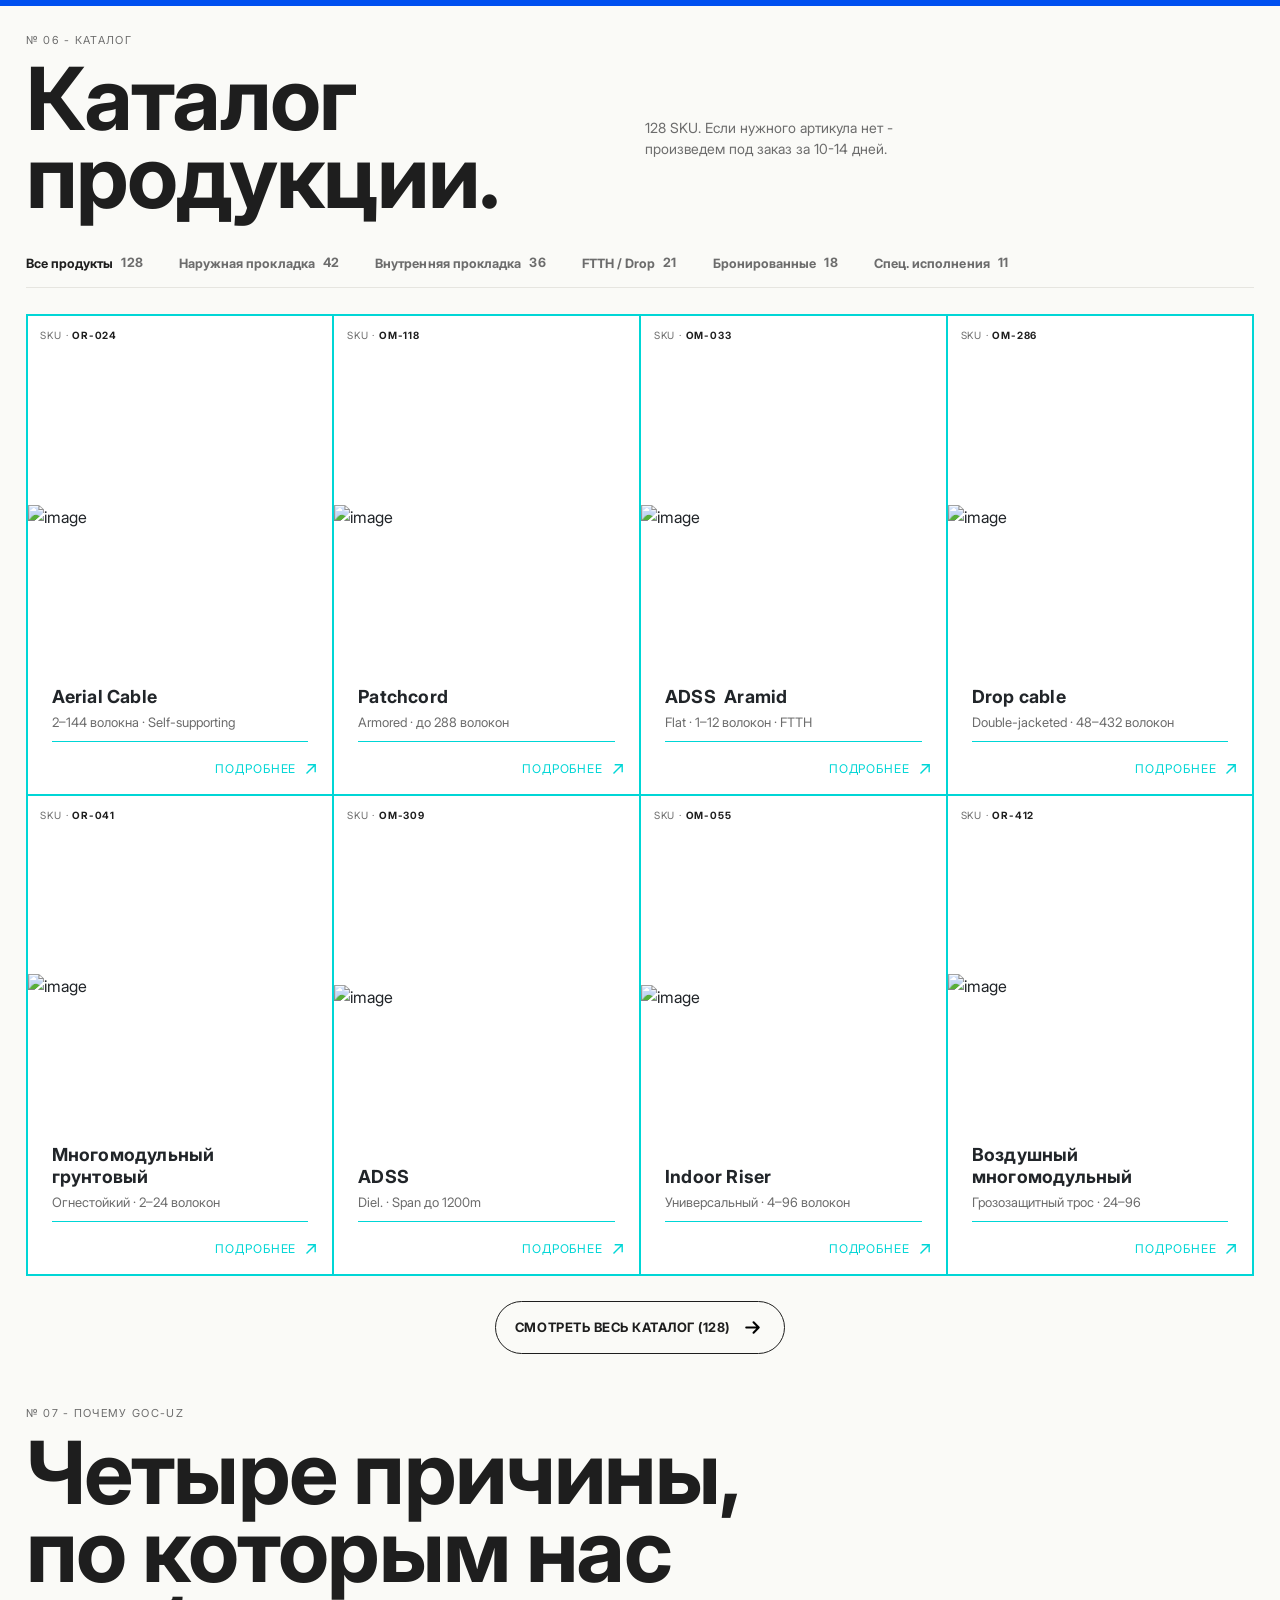
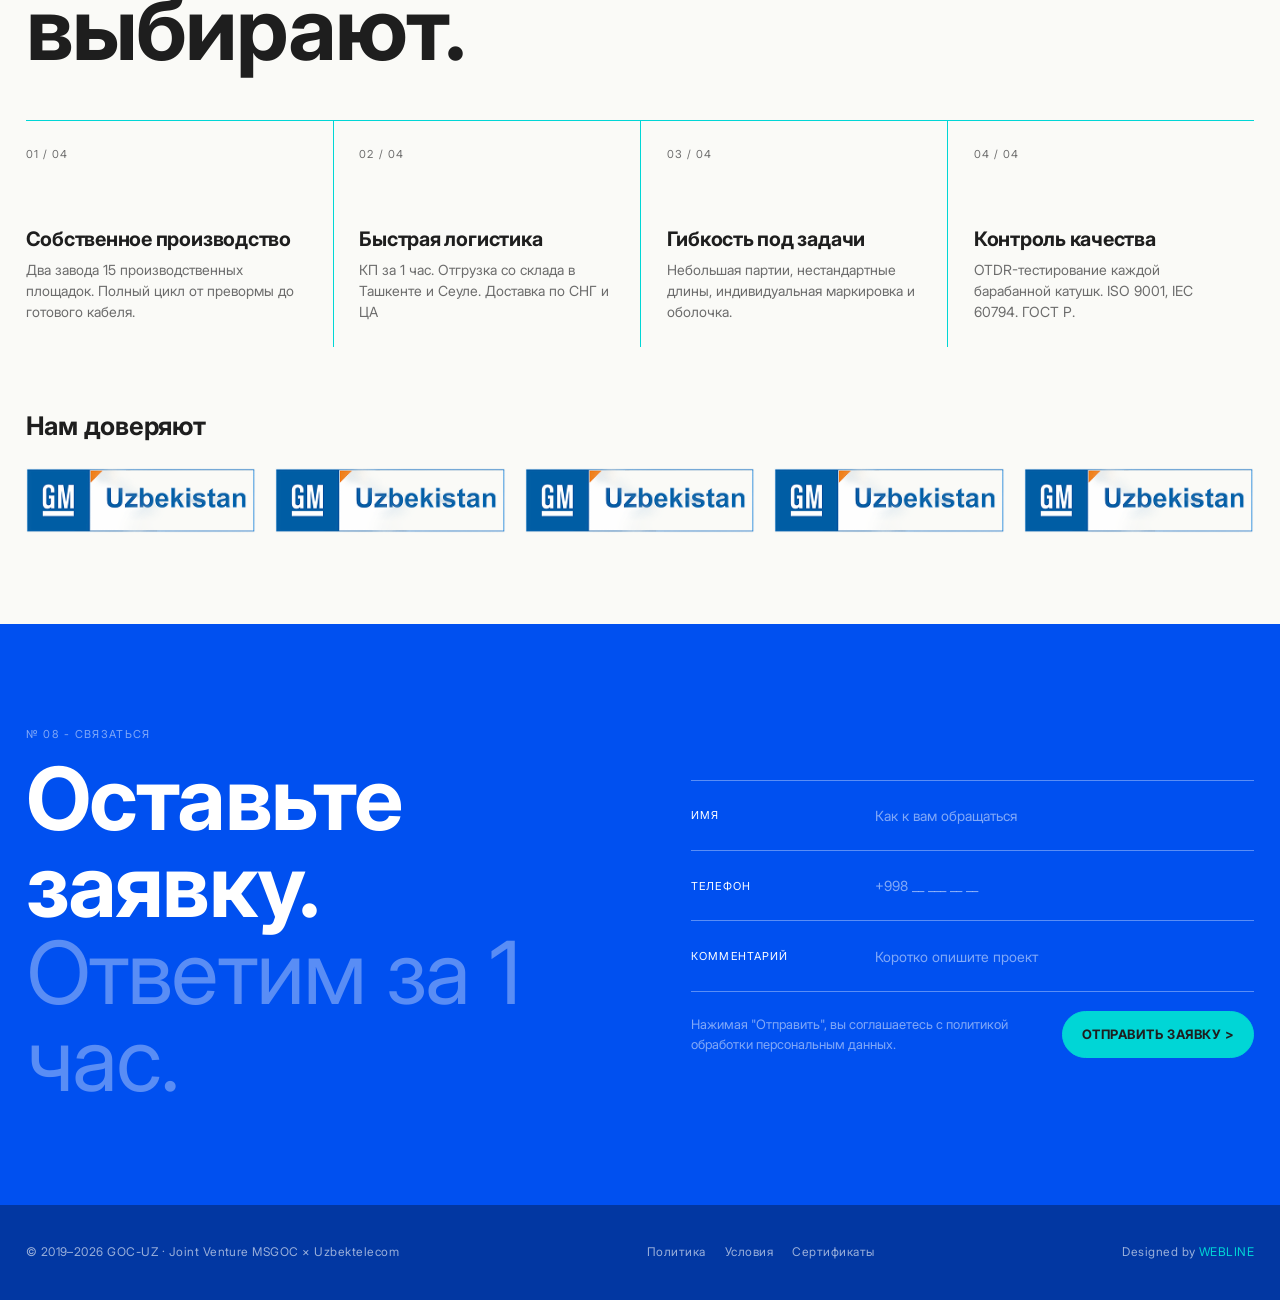
==== commit d2e59216: "start solution page" ====
--- a/index.html
+++ b/index.html
@@ -1097,7 +1097,7 @@
       </section>
 
       <!-- Request -->
-      <section class="request-wrapper">
+      <section class="footer-request-wrapper">
         <div class="container">
           <div class="catalog-wrapper">
             <div class="layout-section">
@@ -1148,7 +1148,7 @@
                           Нажимая "Отправить", вы соглашаетесь с политикой
                           обработки персональным данных.
                         </p>
-                        <button class="footer-send-btn">
+                        <button class="btn footer-send-btn">
                           Отправить заявку >
                         </button>
                       </div>
--- a/assets/css/main.css
+++ b/assets/css/main.css
@@ -1395,21 +1395,21 @@
 /* Reason section end */
 
 /* FOOTER SECTION START */
-.request-wrapper {
+.footer-request-wrapper {
   background-color: var(--blue-color);
 }
-.request-wrapper .catalog-wrapper {
+.footer-request-wrapper .catalog-wrapper {
   padding: clamp(60px, 8vw, 120px) 88px;
 }
-.request-wrapper .layout-section .section-enter-header {
+.footer-request-wrapper .layout-section .section-enter-header {
   color: rgba(255, 255, 255, 0.5);
 }
 
-.request-wrapper .layout-section .section-enter-description {
+.footer-request-wrapper .layout-section .section-enter-description {
   gap: clamp(60px, 8vw, 120px);
 }
 
-.request-wrapper
+.footer-request-wrapper
   .layout-section
   .section-enter-description
   .section-enter-left
@@ -1417,7 +1417,7 @@
   line-height: 1;
   color: var(--white-color);
 }
-.request-wrapper
+.footer-request-wrapper
   .layout-section
   .section-enter-description
   .section-enter-left
@@ -1427,7 +1427,7 @@
   color: rgba(255, 255, 255, 0.35);
 }
 
-.request-wrapper
+.footer-request-wrapper
   .section-enter-description
   .section-enter-right
   .form-wrapper
@@ -1441,7 +1441,7 @@
   padding: clamp(10px, 1.5vw, 20px) 0;
 }
 
-.request-wrapper
+.footer-request-wrapper
   .section-enter-description
   .section-enter-right
   .form-wrapper
@@ -1450,7 +1450,7 @@
   justify-content: space-between;
 }
 
-.request-wrapper
+.footer-request-wrapper
   .section-enter-description
   .section-enter-right
   .form-wrapper
@@ -1465,7 +1465,7 @@
   width: 25%;
 }
 
-.request-wrapper
+.footer-request-wrapper
   .section-enter-description
   .section-enter-right
   .form-wrapper
@@ -1480,7 +1480,7 @@
   color: rgba(255, 255, 255, 0.5);
   padding: 5px;
 }
-.request-wrapper
+.footer-request-wrapper
   .section-enter-description
   .section-enter-right
   .form-wrapper
@@ -1491,7 +1491,7 @@
   outline: none;
 }
 
-.request-wrapper
+.footer-request-wrapper
   .section-enter-description
   .section-enter-right
   .form-wrapper
@@ -1504,7 +1504,7 @@
   color: rgba(255, 255, 255, 0.5);
 }
 
-.request-wrapper
+.footer-request-wrapper
   .section-enter-description
   .section-enter-right
   .form-wrapper
@@ -1525,7 +1525,7 @@
     color 0.2s ease;
 }
 
-.request-wrapper
+.footer-request-wrapper
   .section-enter-description
   .section-enter-right
   .form-wrapper
--- a/assets/css/responsive.css
+++ b/assets/css/responsive.css
@@ -41,7 +41,7 @@
   .catalog-wrapper {
     padding: clamp(20px, 2vw, 32px) 0;
   }
-  .request-wrapper .catalog-wrapper {
+  .footer-request-wrapper .catalog-wrapper {
     padding: clamp(60px, 8vw, 120px) 0;
   }
   .copyright-container .copyright-wrapper {
@@ -80,7 +80,7 @@
     display: grid;
     grid-template-columns: repeat(3, 1fr);
   }
-  .request-wrapper .layout-section .section-enter-description {
+  .footer-request-wrapper .layout-section .section-enter-description {
     grid-template-columns: repeat(1, 1fr);
   }
 }
@@ -336,7 +336,7 @@
     flex-direction: column;
     text-align: center;
   }
-  .request-wrapper
+  .footer-request-wrapper
     .section-enter-description
     .section-enter-right
     .form-wrapper
@@ -357,7 +357,7 @@
   .cell__title {
     font-size: 20px;
   }
-  .request-wrapper
+  .footer-request-wrapper
     .section-enter-description
     .section-enter-right
     .form-wrapper
@@ -366,7 +366,7 @@
     flex-direction: column;
     gap: 5px;
   }
-  .request-wrapper
+  .footer-request-wrapper
     .section-enter-description
     .section-enter-right
     .form-wrapper
@@ -375,7 +375,7 @@
     label {
     width: 100%;
   }
-  .request-wrapper
+  .footer-request-wrapper
     .section-enter-description
     .section-enter-right
     .form-wrapper
